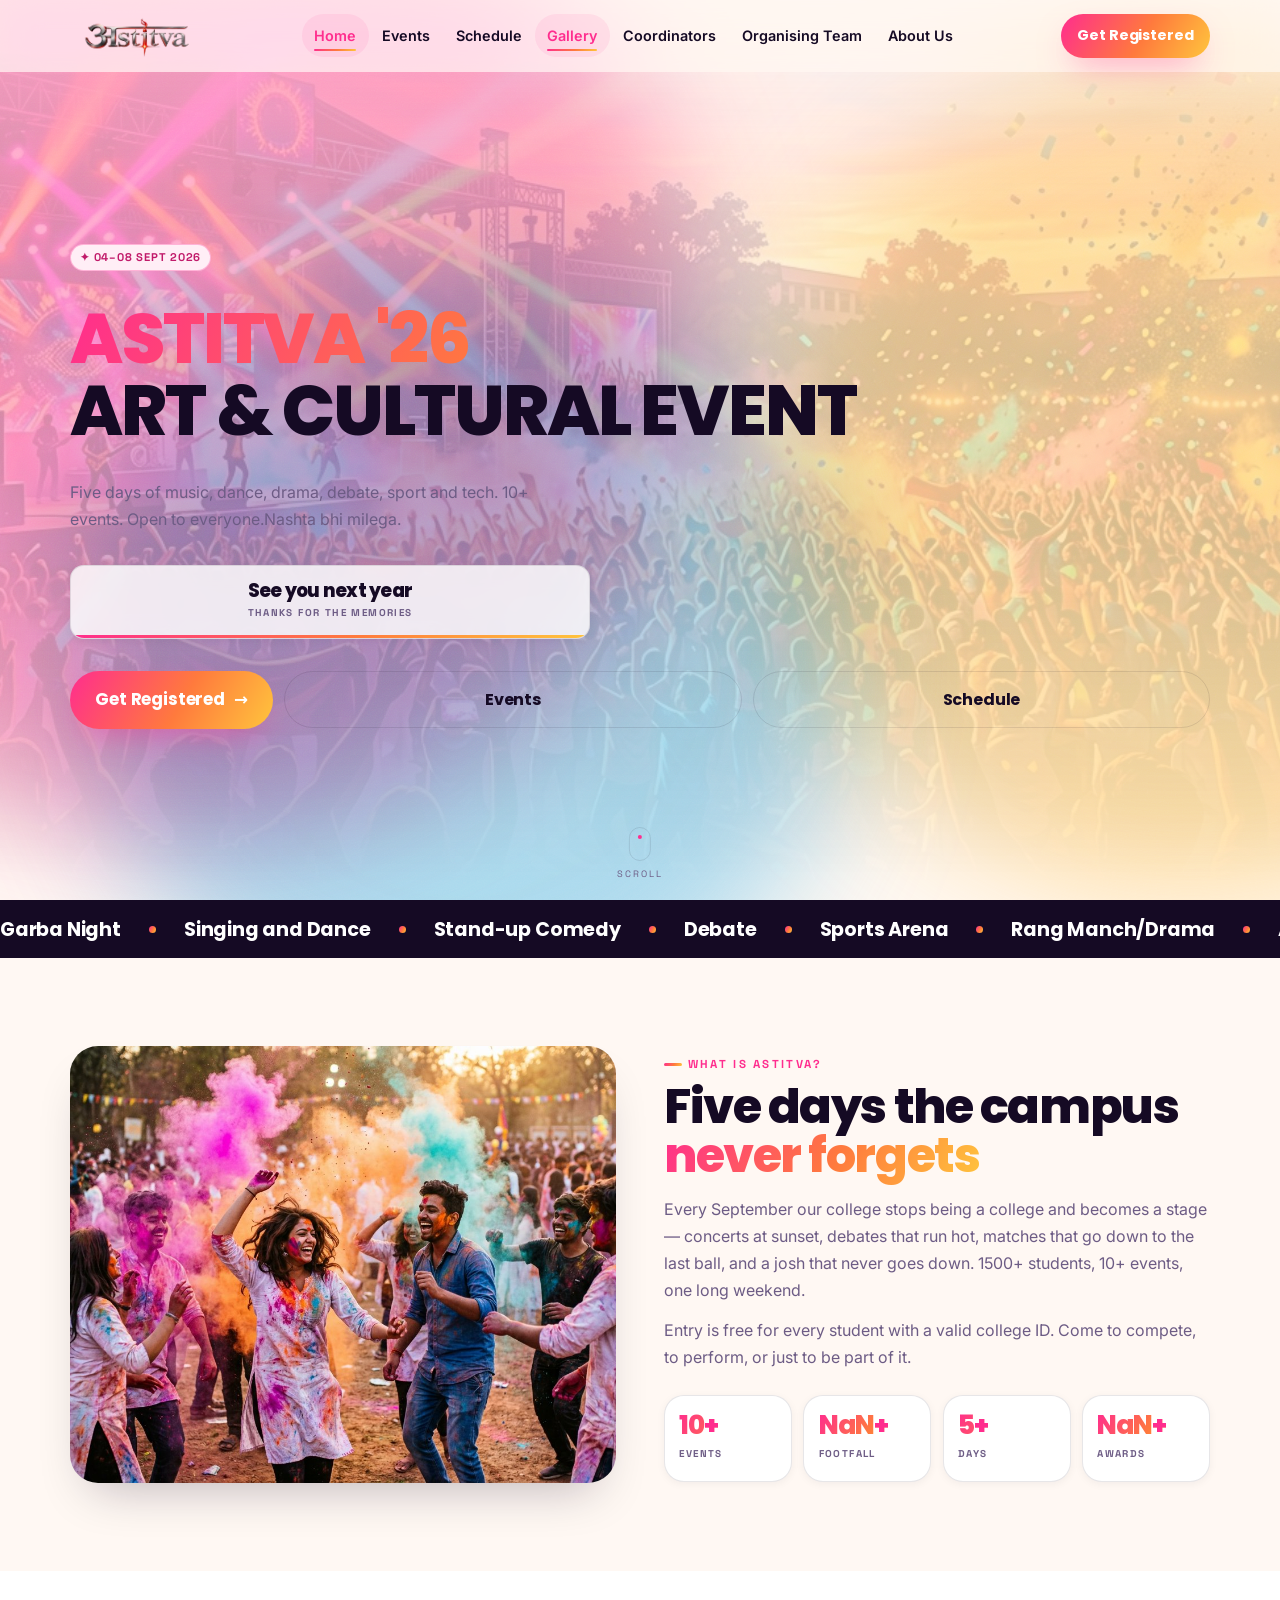
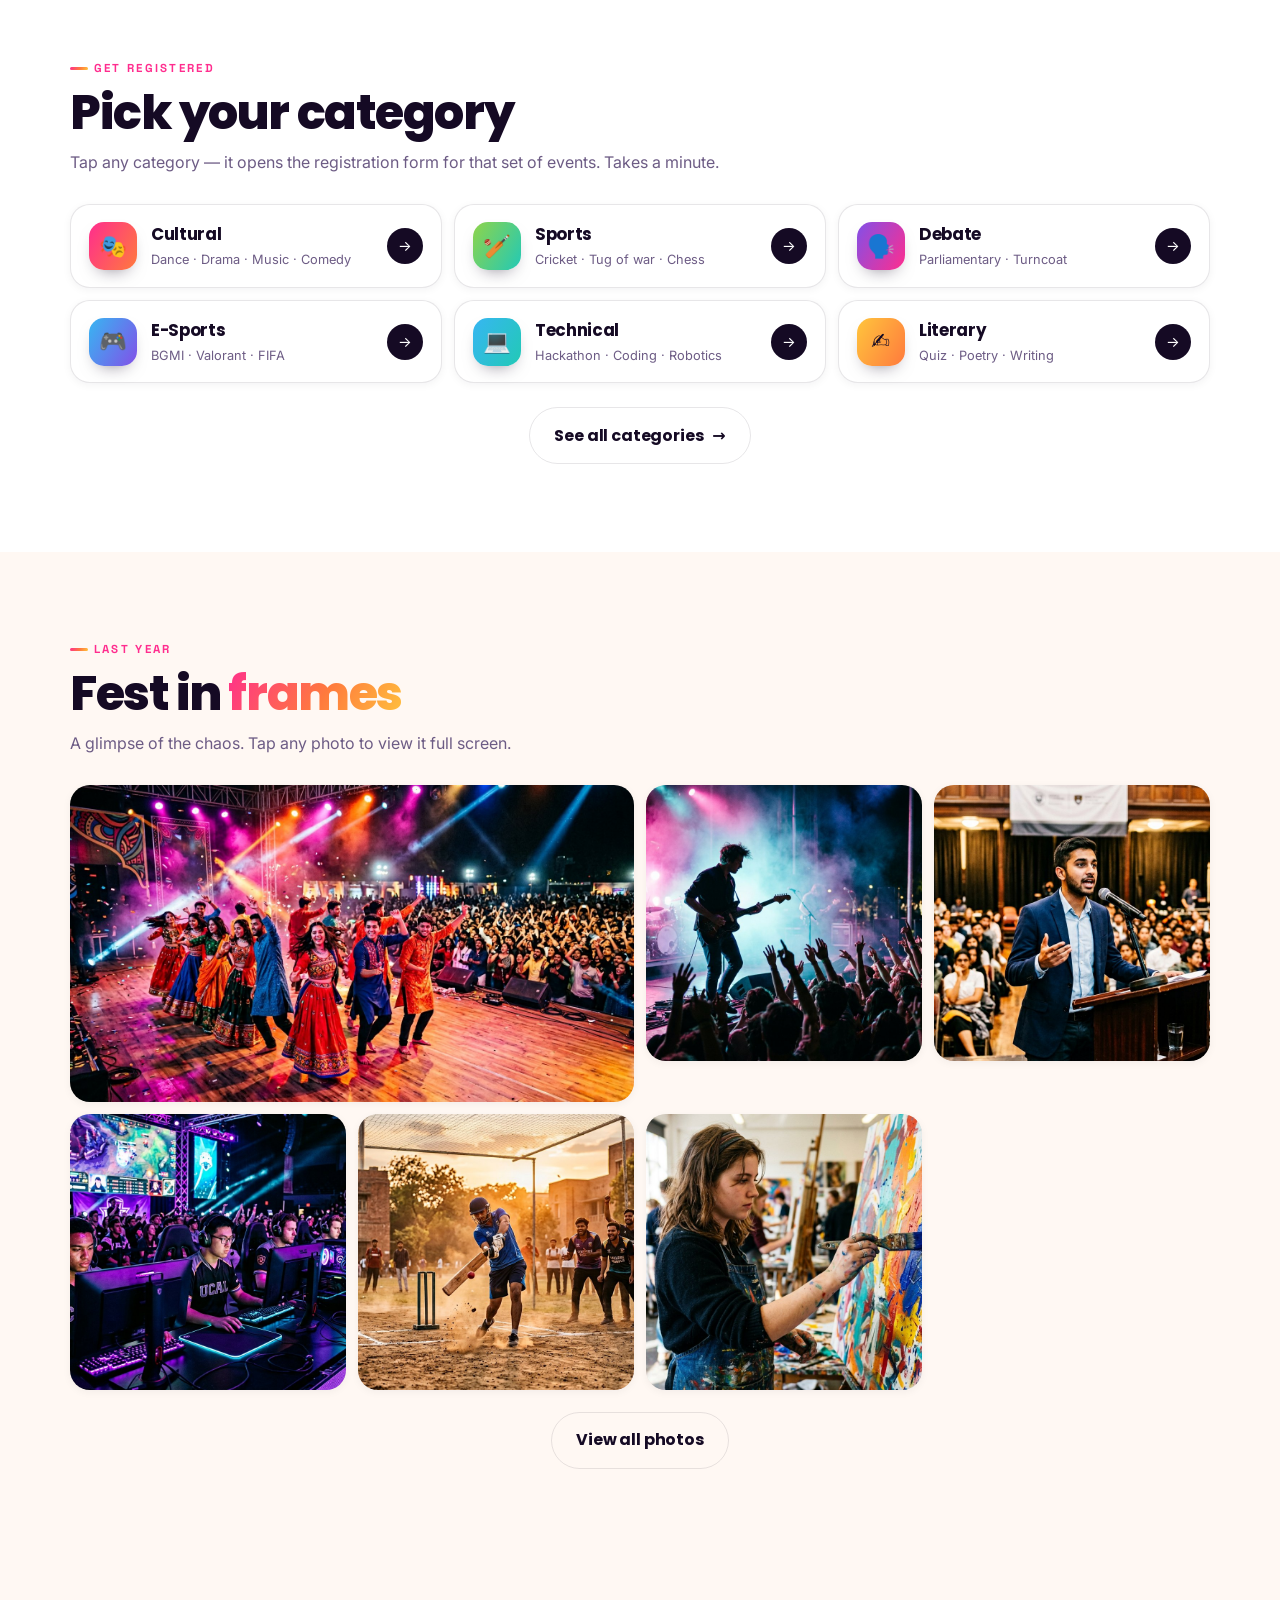
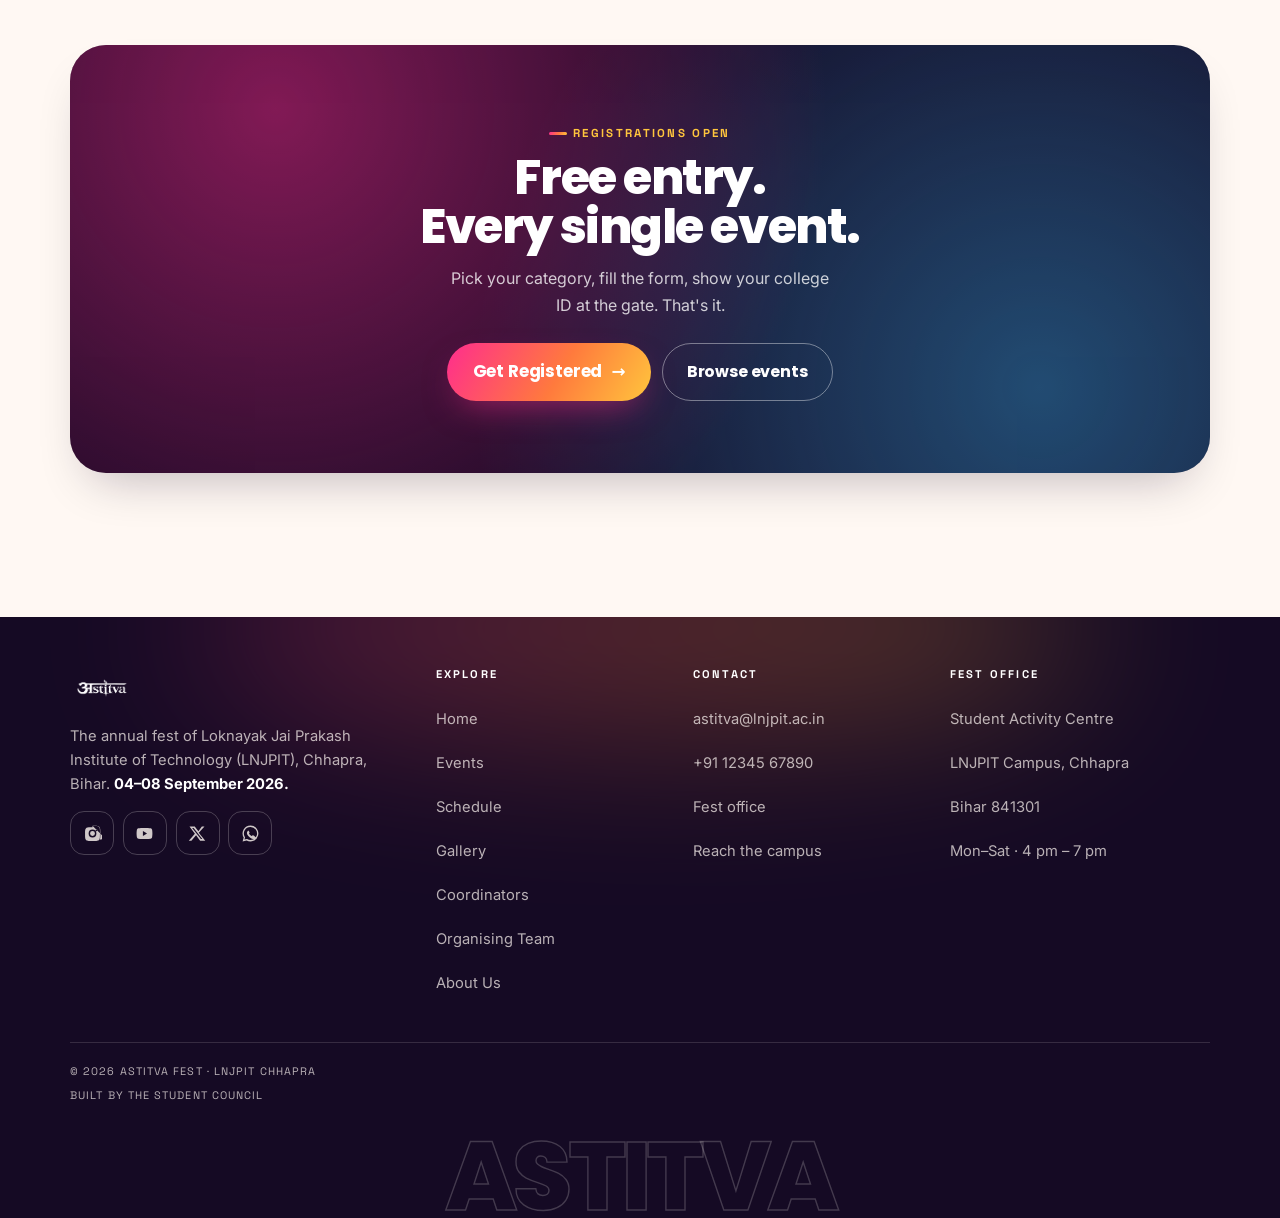
==== main/fest-site/index.html @ 83ed4a06 "Update index.html" ====
<!DOCTYPE html>
<html lang="en">
<head>
<meta charset="UTF-8" />
<meta name="viewport" content="width=device-width, initial-scale=1" />
<title>ASTITVA '26 — Annual College Fest · 04–08 Sept 2026</title>
<meta name="description" content="ASTITVA '26 — three days of music, dance, drama, debate, sports and code. 40+ events, open to all colleges. Register free." />
<meta name="theme-color" content="#150a24" />
<meta property="og:title" content="ASTITVA '26 — Annual College Fest" />
<meta property="og:description" content="Three days. 40+ events. One unforgettable weekend." />
<link rel="icon" href="data:image/svg+xml,%3Csvg xmlns='http://www.w3.org/2000/svg' viewBox='0 0 100 100'%3E%3Crect width='100' height='100' rx='24' fill='%23150a24'/%3E%3Ctext x='50' y='68' font-size='56' font-family='sans-serif' font-weight='bold' fill='%23ff2d8e' text-anchor='middle'%3EZ%3C/text%3E%3C/svg%3E" />
<link rel="preconnect" href="https://fonts.googleapis.com" />
<link rel="preconnect" href="https://fonts.gstatic.com" crossorigin />
<link href="https://fonts.googleapis.com/css2?family=Inter:wght@400;500;600;700&family=Poppins:wght@600;700;800&family=Space+Grotesk:wght@500;700&display=swap" rel="stylesheet" />
<link rel="stylesheet" href="assets/css/style.css" />
</head>
<body>

<!-- ================= HEADER ================= -->
<header class="header">
  <div class="header__inner">
    <a href="index.html" class="brand">
      <img class="brand__logo" src="assets/img/festlogo.png" alt="Astitva '26" />
    </a>

    <nav class="nav__links" aria-label="Main">
      <a class="nav__link" href="index.html">Home</a>
      <a class="nav__link" href="events.html">Events</a>
      <a class="nav__link" href="schedule.html">Schedule</a>
      <a class="nav__link" href="index.html#gallery">Gallery</a>
      <a class="nav__link" href="coordinators.html">Coordinators</a>
      <a class="nav__link" href="organising-team.html">Organising Team</a>
      <a class="nav__link" href="about-us.html">About Us</a>
    </nav>

    <div class="nav__cta">
      <a class="btn btn--primary btn--sm" href="register.html">Get Registered</a>
    </div>

    <button class="burger" aria-label="Open menu" aria-expanded="false">
      <span></span><span></span><span></span>
    </button>
  </div>
</header>

<!-- ================= MOBILE DRAWER ================= -->
<div class="drawer">
  <div class="drawer__backdrop"></div>
  <div class="drawer__panel">
    <div class="drawer__head">
      <span class="eyebrow">Menu</span>
      <button class="drawer__close" aria-label="Close menu">✕</button>
    </div>
    <ul class="drawer__links">
      <li><a href="index.html">Home <span class="num"> </span></a></li>
      <li><a href="events.html">Events <span class="num"> </span></a></li>
      <li><a href="schedule.html">Schedule <span class="num"> </span></a></li>
      <li><a href="index.html#gallery">Gallery <span class="num"> </span></a></li>
      <li><a href="coordinators.html">Coordinators <span class="num"> </span></a></li>
      <li><a href="organising-team.html">Organising Team <span class="num"> </span></a></li>
      <li><a href="about-us.html">About Us <span class="num"> </span></a></li>
    </ul>
    <div class="drawer__foot">
      <a class="btn btn--primary btn--block" href="register.html">Get Registered <span class="ic">→</span></a>
      <p class="drawer__note">04–08 Sept 2026 · LNJPIT Campus, Chhapra</p>
    </div>
  </div>
</div>

<main>
<!-- ================= HERO ================= -->
<section class="hero">
  <div class="blob blob--1"></div>
  <div class="blob blob--2"></div>
  <div class="blob blob--3"></div>
  <div class="hero__bg" aria-hidden="true"></div>

  <div class="container hero__inner">
    <span class="chip chip--pink">✦ 04–08 Sept 2026</span>

    <h1 class="display h1 hero__title">
      <!-- <span class="line"><span>FEEL THE</span></span> -->
      <span class="line"><span class="grad-text">ASTITVA '26</span></span>
      <span class="line"><span>ART  & CULTURAL EVENT</span></span>
    </h1>

    <p class="lede hero__sub">
      Five days of music, dance, drama, debate, sport and tech.
      10+ events. Open to everyone.Nashta bhi milega.
    </p>

    <!-- countdown -->
    <div class="cd" aria-label="Countdown to the fest">
      <div class="cd__unit" data-count="days"><span class="cd__num">00</span><span class="cd__lbl">Days</span></div>
      <div class="cd__unit" data-count="hours"><span class="cd__num">00</span><span class="cd__lbl">Hours</span></div>
      <div class="cd__unit" data-count="mins"><span class="cd__num">00</span><span class="cd__lbl">Minutes</span></div>
      <div class="cd__unit" data-count="secs"><span class="cd__num">00</span><span class="cd__lbl">Seconds</span></div>
    </div>

    <!-- the important buttons, right on the landing page -->
    <div class="hero__actions">
      <a class="btn btn--primary btn--lg" href="register.html">Get Registered <span class="ic">→</span></a>
      <div class="actions-row">
        <a class="btn btn--ghost" href="events.html">Events</a>
        <a class="btn btn--ghost" href="schedule.html">Schedule</a>
      </div>
    </div>
  </div>

  <div class="scroll-cue" aria-hidden="true"><i></i>Scroll</div>
</section>

<!-- ================= MARQUEE ================= -->
<div class="marquee" aria-hidden="true">
  <div class="marquee__track">
    <div class="marquee__group">
      <span>Garba Night</span><i></i>
      <span>Singing and Dance</span><i></i>
      <span>Stand-up Comedy</span><i></i>
      <span>Debate</span><i></i>
      <span>Sports Arena</span><i></i>
      <span>Rang Manch/Drama</span><i></i>
      <span>Art & Craft</span><i></i>
      <span>DJ Night</span><i></i>
    </div>
  </div>
</div>

<!-- ================= ABOUT ================= -->
<section class="section" id="about">
  <div class="container about">
    <div class="about__img reveal">
      <img src="assets/img/about.jpg" alt="Students celebrating at Astitva fest" loading="lazy" />
    </div>

    <div class="reveal">
      <span class="eyebrow">What is Astitva?</span>
      <h2 class="display h2" style="margin:.6rem 0 .9rem">
        Five days the campus <span class="grad-text">never forgets</span>
      </h2>
      <p class="lede">
        Every September our college stops being a college and becomes a stage —
        concerts at sunset, debates that run hot, matches that go down to the
        last ball, and a josh that never goes down. 1500+ students, 10+
        events, one long weekend.
      </p>
      <p class="lede" style="margin-top:.8rem">
        Entry is free for every student with a valid college ID. Come to compete,
        to perform, or just to be part of it.
      </p>

      <div class="stats">
        <div class="stat"><b data-count-to="10">0</b><span>Events</span></div>
        <div class="stat"><b data-count-to="2000+">0</b><span>Footfall</span></div>
        <div class="stat"><b data-count-to="5">0</b><span>Days</span></div>
        <div class="stat"><b data-count-to="Several">0</b><span>Awards</span></div>
      </div>
    </div>
  </div>
</section>

<!-- ================= REGISTER BY CATEGORY ================= -->
<section class="section section--alt">
  <div class="container">
    <div class="shead reveal">
      <div class="shead__text">
        <span class="eyebrow">Get registered</span>
        <h2 class="display h2">Pick your category</h2>
        <p class="lede">Tap any category — it opens the registration form for that set of events. Takes a minute.</p>
      </div>
    </div>

    <div class="reggrid">
      <a class="regbtn reveal" href="https://docs.google.com/forms/d/e/YOUR-FORM-ID/viewform" data-form="cultural">
        <span class="regbtn__icon" style="background:linear-gradient(120deg,#ff2d8e,#ff7a3d)">🎭</span>
        <span class="regbtn__text"><strong>Cultural</strong><small>Dance · Drama · Music · Comedy</small></span>
        <span class="regbtn__go">→</span>
      </a>

      <a class="regbtn reveal" href="https://docs.google.com/forms/d/e/YOUR-FORM-ID/viewform" data-form="sports">
        <span class="regbtn__icon" style="background:linear-gradient(120deg,#8fd44a,#22c9b6)">🏏</span>
        <span class="regbtn__text"><strong>Sports</strong><small>Cricket · Tug of war · Chess</small></span>
        <span class="regbtn__go">→</span>
      </a>

      <a class="regbtn reveal" href="https://docs.google.com/forms/d/e/YOUR-FORM-ID/viewform" data-form="debate">
        <span class="regbtn__icon" style="background:linear-gradient(120deg,#8250e8,#ff2d8e)">🗣️</span>
        <span class="regbtn__text"><strong>Debate</strong><small>Parliamentary · Turncoat</small></span>
        <span class="regbtn__go">→</span>
      </a>

      <a class="regbtn reveal" href="https://docs.google.com/forms/d/e/YOUR-FORM-ID/viewform" data-form="esports">
        <span class="regbtn__icon" style="background:linear-gradient(120deg,#37b6f2,#8250e8)">🎮</span>
        <span class="regbtn__text"><strong>E-Sports</strong><small>BGMI · Valorant · FIFA</small></span>
        <span class="regbtn__go">→</span>
      </a>

      <a class="regbtn reveal" href="https://docs.google.com/forms/d/e/YOUR-FORM-ID/viewform" data-form="technical">
        <span class="regbtn__icon" style="background:linear-gradient(120deg,#37b6f2,#22c9b6)">💻</span>
        <span class="regbtn__text"><strong>Technical</strong><small>Hackathon · Coding · Robotics</small></span>
        <span class="regbtn__go">→</span>
      </a>

      <a class="regbtn reveal" href="https://docs.google.com/forms/d/e/YOUR-FORM-ID/viewform" data-form="literary">
        <span class="regbtn__icon" style="background:linear-gradient(120deg,#ffc53d,#ff7a3d)">✍️</span>
        <span class="regbtn__text"><strong>Literary</strong><small>Quiz · Poetry · Writing</small></span>
        <span class="regbtn__go">→</span>
      </a>
    </div>

    <div class="reveal" style="margin-top:1.5rem;text-align:center">
      <a class="btn btn--ghost" href="register.html">See all categories <span class="ic">→</span></a>
    </div>
  </div>
</section>

<!-- ================= GALLERY ================= -->
<section class="section" id="gallery">
  <div class="container">
    <div class="shead reveal">
      <div class="shead__text">
        <span class="eyebrow">Last year</span>
        <h2 class="display h2">Fest in <span class="grad-text">frames</span></h2>
        <p class="lede">A glimpse of the chaos. Tap any photo to view it full screen.</p>
      </div>
    </div>

    <div class="gallery__grid">
      <figure class="gitem gitem--wide reveal" data-cap="Step Up Crew · Dance finals">
        <img src="assets/img/gallery/g1.jpg" alt="Students performing dance on stage" loading="lazy" />
        <figcaption class="gitem__cap">Dance finals</figcaption>
      </figure>
      <figure class="gitem reveal" data-cap="Battle of Bands">
        <img src="assets/img/gallery/g2.jpg" alt="Band performing at night" loading="lazy" />
        <figcaption class="gitem__cap">Battle of Bands</figcaption>
      </figure>
      <figure class="gitem reveal" data-cap="Parliamentary debate">
        <img src="assets/img/gallery/g3.jpg" alt="Student speaking at a debate" loading="lazy" />
        <figcaption class="gitem__cap">Debate</figcaption>
      </figure>
      <figure class="gitem reveal" data-cap="E-Sports arena">
        <img src="assets/img/gallery/g4.jpg" alt="Students competing in an esports event" loading="lazy" />
        <figcaption class="gitem__cap">E-Sports</figcaption>
      </figure>
      <figure class="gitem reveal" data-cap="Box cricket">
        <img src="assets/img/gallery/g5.jpg" alt="Students playing cricket" loading="lazy" />
        <figcaption class="gitem__cap">Box cricket</figcaption>
      </figure>
      <figure class="gitem reveal" data-cap="Canvas clash">
        <img src="assets/img/gallery/g5b.jpg" alt="Student painting on canvas" loading="lazy" />
        <figcaption class="gitem__cap">Art</figcaption>
      </figure>

      <!-- more photos sit here — hidden until "View all" is tapped -->
      <figure class="gitem reveal is-hidden" data-cap="Rang Manch · street play">
        <img src="assets/img/gallery/g6.jpg" alt="Street play performance" loading="lazy" />
        <figcaption class="gitem__cap">Street play</figcaption>
      </figure>
      <figure class="gitem reveal is-hidden" data-cap="Concert night">
        <img src="assets/img/gallery/g7.jpg" alt="Crowd at concert night" loading="lazy" />
        <figcaption class="gitem__cap">Concert night</figcaption>
      </figure>
      <figure class="gitem reveal is-hidden" data-cap="Fashion show">
        <img src="assets/img/gallery/g8.jpg" alt="Fashion show runway" loading="lazy" />
        <figcaption class="gitem__cap">Fashion show</figcaption>
      </figure>
      <figure class="gitem reveal is-hidden" data-cap="Photography walk">
        <img src="assets/img/gallery/g9.jpg" alt="Student photographer on campus" loading="lazy" />
        <figcaption class="gitem__cap">Photo walk</figcaption>
      </figure>
      <!-- ADD MORE: copy any <figure class="gitem ..."> block above and
           change the image path. Add class "is-hidden" to keep it behind
           the "View all photos" button — the grid handles 30+ images. -->
    </div>

    <div class="gallery__more reveal">
      <button class="btn btn--ghost" type="button">View all photos</button>
    </div>
  </div>
</section>

<!-- ================= CTA ================= -->
<section class="section section--tight">
  <div class="container">
    <div class="cta-band reveal">
      <span class="eyebrow" style="color:var(--sun)">Registrations open</span>
      <h2 class="display h2" style="margin:.7rem 0 .8rem">Free entry.<br>Every single event.</h2>
      <p class="lede">Pick your category, fill the form, show your college ID at the gate. That's it.</p>
      <div class="actions">
        <a class="btn btn--primary btn--lg" href="register.html">Get Registered <span class="ic">→</span></a>
        <a class="btn btn--ghost" href="events.html">Browse events</a>
      </div>
    </div>
  </div>
</section>
</main>

<!-- ================= FOOTER ================= -->
<footer class="footer">
  <div class="container">
    <div class="footer__grid">
      <div class="footer__brand">
        <a href="index.html" class="brand">
          <img class="brand__logo" src="assets/img/festlogo.png" alt="Astitva '26" />
        </a>
        <p>The annual fest of Loknayak Jai Prakash Institute of Technology (LNJPIT), Chhapra, Bihar. <strong style="color:#fff">04–08 September 2026.</strong></p>
        <div class="socials">
          <a href="#" aria-label="Instagram"><svg viewBox="0 0 24 24"><path d="M12 2.2c3.2 0 3.6 0 4.9.07 1.2.05 1.8.25 2.2.42.6.22 1 .48 1.4.9.42.42.68.82.9 1.4.17.4.37 1 .42 2.2.06 1.3.07 1.7.07 4.9s0 3.6-.07 4.9c-.05 1.2-.25 1.8-.42 2.2-.22.6-.48 1-.9 1.4-.42.42-.68.82-.9 1.4-.17.4-.37 1-.42 2.2-.06 1.3-.07 1.7-.07 4.9s0-3.6.07-4.9c.05-1.2.25-1.8.42-2.2.22-.6.48-1 .9-1.4.42-.42.82-.68 1.4-.9.4-.17 1-.37 2.2-.42 1.3-.06 1.7-.07 4.9-.07Zm0 1.8c-3.1 0-3.5 0-4.7.07-1.1.05-1.7.24-2.1.4-.5.2-.9.44-1.3.83-.4.4-.63.8-.83 1.3-.16.4-.35 1-.4 2.1C2.6 8.5 2.6 8.9 2.6 12s0 3.5.07 4.7c.05 1.1.24 1.7.4 2.1.2.5.44.9.83 1.3.4.4.8.63 1.3.83.4.16 1 .35 2.1.4 1.2.07 1.6.07 4.7.07s3.5 0 4.7-.07c1.1-.05 1.7-.24 2.1-.4.5-.2.9-.44 1.3-.83.4-.4.63-.8.83-1.3.16-.4.35-1 .4-2.1.07-1.2.07-1.6.07-4.7s0-3.5-.07-4.7c-.05-1.1-.24-1.7-.4-2.1-.2-.5-.44-.9-.83-1.3-.4-.4-.8-.63-1.3-.83-.4-.16-1-.35-2.1-.4-1.2-.07-1.6-.07-4.7-.07Zm0 3.1a4.9 4.9 0 1 1 0 9.8 4.9 4.9 0 0 1 0-9.8Zm0 1.8a3.1 3.1 0 1 0 0 6.2 3.1 3.1 0 0 0 0-6.2Zm5.1-2a1.15 1.15 0 1 1 0 2.3 1.15 1.15 0 0 1 0-2.3Z"/></svg></a>
          <a href="#" aria-label="YouTube"><svg viewBox="0 0 24 24"><path d="M21.6 7.2c-.2-.9-.9-1.6-1.8-1.8C18 5 12 5 12 5s-6 0-7.8.4c-.9.2-1.6.9-1.8 1.8C2 9 2 12 2 12s0 3 .4 4.8c.2.9.9 1.6 1.8 1.8C6 19 12 19 12 19s6 0 7.8-.4c.9-.2 1.6-.9 1.8-1.8.4-1.8.4-4.8.4-4.8s0-3-.4-4.8ZM10 15.2V8.8l5.2 3.2-5.2 3.2Z"/></svg></a>
          <a href="#" aria-label="X"><svg viewBox="0 0 24 24"><path d="M17.5 3h3.3l-7.2 8.2L21.8 21h-6.5l-5.1-6.7L4.3 21H1l7.7-8.8L1.9 3h6.6l4.6 6.1L17.5 3Zm-1.2 16h1.8L7.1 4.9H5.2L16.3 19Z"/></svg></a>
          <a href="#" aria-label="WhatsApp"><svg viewBox="0 0 24 24"><path d="M12 2a10 10 0 0 0-8.6 15.1L2 22l5-1.3A10 10 0 1 0 12 2Zm0 1.8a8.2 8.2 0 1 1-4.2 15.2l-.4-.2-3 .8.8-2.9-.3-.4A8.2 8.2 0 0 1 12 3.8Zm4.6 11.1c-.2-.1-1.3-.6-1.5-.7-.2-.1-.4-.1-.5.1l-.7.9c-.1.2-.3.2-.5.1a6.7 6.7 0 0 1-3.3-2.9c-.1-.3 0-.4.1-.5l.6-.8c.1-.2.1-.3 0-.5l-.7-1.6c-.2-.4-.4-.4-.5-.4h-.5c-.2 0-.5.1-.7.4-.3.3-.9 1-.9 2.3s1 2.7 1.1 2.9c.1.2 1.8 2.9 4.5 4 2 .8 2.7.8 3.5.7.6-.1 1.3-.6 1.5-1.2.2-.6.2-1.1.1-1.2-.1-.1-.2-.2-.4-.3Z"/></svg></a>
        </div>
      </div>

      <div>
        <h4>Explore</h4>
        <ul>
          <li><a href="index.html">Home</a></li>
          <li><a href="events.html">Events</a></li>
          <li><a href="schedule.html">Schedule</a></li>
          <li><a href="index.html#gallery">Gallery</a></li>
          <li><a href="coordinators.html">Coordinators</a></li>
          <li><a href="organising-team.html">Organising Team</a></li>
          <li><a href="about-us.html">About Us</a></li>
        </ul>
      </div>

      <div>
        <h4>Contact</h4>
        <ul>
          <li><a href="mailto:astitva@lnjpit.ac.in">astitva@lnjpit.ac.in</a></li>
          <li><a href="tel:+911234567890">+91 12345 67890</a></li>
          <li><a href="register.html#contact">Fest office</a></li>
          <li><a href="about-us.html#contact">Reach the campus</a></li>
        </ul>
      </div>

      <div>
        <h4>Fest office</h4>
        <ul>
          <li>Student Activity Centre</li>
          <li>LNJPIT Campus, Chhapra</li>
          <li>Bihar 841301</li>
          <li>Mon–Sat · 4 pm – 7 pm</li>
        </ul>
      </div>
    </div>

    <div class="footer__bottom">
      <span>© 2026 Astitva Fest · LNJPIT Chhapra</span>
      <span>Built by the student council</span>
    </div>
    <div class="footer__wordmark" aria-hidden="true">ASTITVA</div>
  </div>
</footer>

<!-- ================= MOBILE ACTION BAR ================= -->
<div class="actionbar">
  <div class="actionbar__inner">
    <a class="btn btn--primary" href="register.html">Get Registered</a>
    <a class="btn btn--ghost" href="schedule.html">Schedule</a>
  </div>
</div>

<!-- ================= LIGHTBOX ================= -->
<div class="lightbox" aria-hidden="true">
  <span class="lightbox__count"></span>
  <button class="lightbox__close" aria-label="Close image">✕</button>
  <button class="lightbox__btn lightbox__btn--prev" aria-label="Previous image">‹</button>
  <img class="lightbox__img" src="" alt="" />
  <button class="lightbox__btn lightbox__btn--next" aria-label="Next image">›</button>
  <span class="lightbox__cap"></span>
</div>

<script src="assets/js/main.js"></script>
</body>
</html>
---- main/fest-site/assets/css/style.css ----
/* ============================================================
   ZEPHYR '26 — Mobile-first design system
   Base styles = phone. Bigger screens are added with min-width.
   ============================================================ */

/* ---------- 1. Tokens ---------- */
:root{
  /* colour */
  --ink:#150a24;
  --ink-2:#3d2a56;
  --muted:#6d5c85;
  --line:rgba(21,10,36,.10);
  --paper:#fff8f3;
  --card:#ffffff;

  --pink:#ff2d8e;
  --coral:#ff7a3d;
  --sun:#ffc53d;
  --lime:#8fd44a;
  --mint:#22c9b6;
  --sky:#37b6f2;
  --violet:#8250e8;

  --grad:linear-gradient(120deg,#ff2d8e 0%,#ff7a3d 55%,#ffc53d 100%);
  --grad-cool:linear-gradient(120deg,#8250e8 0%,#37b6f2 100%);
  --grad-mint:linear-gradient(120deg,#8fd44a 0%,#22c9b6 100%);

  /* shape */
  --r-xs:10px;
  --r-sm:14px;
  --r-md:20px;
  --r-lg:28px;
  --r-xl:36px;

  /* depth — soft & classy, not chunky */
  --sh-1:0 2px 8px rgba(21,10,36,.05);
  --sh-2:0 10px 26px -12px rgba(21,10,36,.18);
  --sh-3:0 24px 50px -22px rgba(21,10,36,.30);
  --sh-glow:0 14px 34px -12px rgba(255,45,142,.55);

  --nav-h:64px;
  --bar-h:74px;                 /* mobile sticky action bar */
  --ease:cubic-bezier(.22,1,.36,1);
  --ease-back:cubic-bezier(.34,1.5,.64,1);

  --f-display:"Poppins","Plus Jakarta Sans",system-ui,-apple-system,"Segoe UI",sans-serif;
  --f-body:"Inter",system-ui,-apple-system,"Segoe UI",Roboto,sans-serif;
  --f-mono:"Space Grotesk","SFMono-Regular",ui-monospace,monospace;

  --safe-b:env(safe-area-inset-bottom,0px);
}

/* ---------- 2. Reset ---------- */
*,*::before,*::after{box-sizing:border-box}
*{margin:0;padding:0}
html{-webkit-text-size-adjust:100%;scroll-behavior:smooth}
body{
  font-family:var(--f-body);
  background:var(--paper);
  color:var(--ink);
  font-size:1rem;
  line-height:1.62;
  overflow-x:hidden;
  -webkit-font-smoothing:antialiased;
  /* room for the mobile action bar */
  padding-bottom:calc(var(--bar-h) + var(--safe-b));
}
body.nav-open{overflow:hidden}
img{display:block;max-width:100%;height:auto}
button,input,select,textarea{font:inherit;color:inherit}
a{color:inherit;text-decoration:none}
ul{list-style:none}
::selection{background:var(--pink);color:#fff}
:focus-visible{outline:3px solid var(--sky);outline-offset:3px;border-radius:8px}

/* ---------- 3. Layout ---------- */
.container{width:min(1140px,100% - 2.5rem);margin-inline:auto}
.section{padding:3.75rem 0;position:relative}
.section--tight{padding:2.5rem 0}
.section--alt{background:#fff}
.section--cream{background:var(--paper)}
[id]{scroll-margin-top:calc(var(--nav-h) + 1rem)}
.grid{display:grid;gap:1rem}

/* ---------- 4. Typography ---------- */
.display{
  font-family:var(--f-display);
  font-weight:800;
  line-height:1.02;
  letter-spacing:-.03em;
  text-wrap:balance;
}
.h1{font-size:clamp(2.5rem,11.5vw,3.4rem)}
.h2{font-size:clamp(1.75rem,7.5vw,2.4rem)}
h3{font-family:var(--f-display);font-weight:700;font-size:1.15rem;letter-spacing:-.02em;line-height:1.3}

.eyebrow{
  font-family:var(--f-mono);
  font-size:.72rem;font-weight:700;
  letter-spacing:.2em;text-transform:uppercase;
  color:var(--pink);
  display:inline-flex;align-items:center;gap:.5em;
}
.eyebrow::before{content:"";width:18px;height:2.5px;border-radius:9px;background:var(--grad)}
.lede{color:var(--muted);font-size:1rem;line-height:1.7}
.grad-text{
  background:var(--grad);-webkit-background-clip:text;background-clip:text;color:transparent;
}
.shead{margin-bottom:1.75rem}
.shead__text{display:grid;gap:.7rem}

/* ---------- 5. Buttons ---------- */
.btn{
  position:relative;isolation:isolate;overflow:hidden;
  display:inline-flex;align-items:center;justify-content:center;gap:.55em;
  min-height:52px;padding:.9em 1.5em;
  border:0;border-radius:99px;
  font-family:var(--f-display);font-weight:700;font-size:1rem;letter-spacing:-.01em;
  background:var(--ink);color:#fff;cursor:pointer;
  box-shadow:var(--sh-2);
  transition:transform .35s var(--ease),box-shadow .35s var(--ease);
  -webkit-tap-highlight-color:transparent;
}
.btn::after{
  content:"";position:absolute;inset:0;z-index:-1;background:var(--grad);
  transform:translateY(101%);transition:transform .45s var(--ease);
}
.btn:hover::after,.btn:active::after{transform:translateY(0)}
.btn:hover{transform:translateY(-2px);box-shadow:var(--sh-3)}
.btn:active{transform:scale(.97)}
.btn--primary{background:var(--grad);color:#fff;box-shadow:var(--sh-glow)}
.btn--primary::after{background:linear-gradient(120deg,#ff7a3d,#ff2d8e)}
.btn--ghost{background:transparent;color:var(--ink);border:1.6px solid var(--line);box-shadow:none}
.btn--ghost::after{background:var(--grad)}
.btn--ghost:hover,.btn--ghost:active{color:#fff;border-color:transparent}
.btn--sun{background:var(--sun);color:var(--ink)}
.btn--block{width:100%}
.btn--sm{min-height:44px;padding:.7em 1.15em;font-size:.9rem}
.btn--lg{min-height:58px;font-size:1.05rem}
.btn .ic{transition:transform .35s var(--ease)}
.btn:hover .ic{transform:translateX(3px)}

/* ---------- 6. Chips ---------- */
.chip{
  display:inline-flex;align-items:center;gap:.4em;
  padding:.34em .8em;border-radius:99px;
  border:1.4px solid var(--line);background:#fff;
  font-family:var(--f-mono);font-size:.7rem;font-weight:700;
  letter-spacing:.07em;text-transform:uppercase;color:var(--ink-2);
}
.chip--pink{border-color:rgba(255,45,142,.3);background:#ffeef6;color:#c11a6a}
.chip--sun{border-color:rgba(255,197,61,.4);background:#fff5da;color:#8a6100}
.chip--lime{border-color:rgba(143,212,74,.4);background:#f0fadb;color:#4c7a15}
.chip--sky{border-color:rgba(55,182,242,.35);background:#e6f5fe;color:#106b96}

/* ---------- 7. Header + nav ---------- */
.header{
  position:fixed;top:0;left:0;right:0;z-index:120;
  height:var(--nav-h);
  display:flex;align-items:center;
  background:rgba(255,248,243,.72);
  -webkit-backdrop-filter:blur(18px) saturate(180%);
  backdrop-filter:blur(18px) saturate(180%);
  border-bottom:1px solid transparent;
  transition:background .35s var(--ease),border-color .35s var(--ease),box-shadow .35s;
}
.header.scrolled{
  background:rgba(255,248,243,.92);
  border-bottom-color:var(--line);
  box-shadow:0 6px 20px -14px rgba(21,10,36,.4);
}
.header__inner{
  width:min(1140px,100% - 2.5rem);margin-inline:auto;
  display:flex;align-items:center;justify-content:space-between;gap:1rem;
}
.brand{display:flex;align-items:center;gap:.55rem;min-height:44px;font-family:var(--f-display);font-weight:800;letter-spacing:-.04em;font-size:1.1rem}
.brand__logo{
  display:block;height:96px;width:auto;max-width:min(104vw,460px);
  object-fit:contain;object-position:left center;flex:0 0 auto;
  transition:transform .7s var(--ease-back);
}
.brand{animation:logoIn .9s var(--ease-back) both .05s}
@keyframes logoIn{from{opacity:0;transform:translateY(-10px) scale(.92)}to{opacity:1;transform:none}}
.brand:hover .brand__logo{transform:scale(1.06) rotate(-1.5deg)}
.footer .brand__logo{filter:brightness(0) invert(1);height:46px;max-width:100%}
.footer .brand:hover .brand__logo{filter:brightness(0) invert(1) drop-shadow(0 0 12px rgba(255,197,61,.55))}
.brand small{font-family:var(--f-mono);font-size:.58rem;letter-spacing:.2em;color:var(--muted);align-self:flex-end;margin-bottom:3px}

.nav__links{display:none}
.nav__cta{display:none}

/* burger */
.burger{
  width:46px;height:46px;border-radius:14px;
  border:1.5px solid var(--line);background:rgba(255,255,255,.7);
  display:grid;place-content:center;gap:5px;cursor:pointer;
  -webkit-tap-highlight-color:transparent;
  transition:background .3s,transform .3s var(--ease);
}
.burger:active{transform:scale(.94)}
.burger span{
  display:block;width:19px;height:2.2px;border-radius:9px;background:var(--ink);
  transition:transform .45s var(--ease),opacity .3s var(--ease),width .3s var(--ease);
}
.burger.open span:nth-child(1){transform:translateY(7.2px) rotate(45deg)}
.burger.open span:nth-child(2){opacity:0;transform:scaleX(.2)}
.burger.open span:nth-child(3){transform:translateY(-7.2px) rotate(-45deg)}

/* ---------- 8. Mobile drawer ---------- */
.drawer{position:fixed;inset:0;z-index:200;pointer-events:none}
.drawer__backdrop{
  position:absolute;inset:0;
  background:rgba(21,10,36,.42);
  -webkit-backdrop-filter:blur(4px);backdrop-filter:blur(4px);
  opacity:0;transition:opacity .45s var(--ease);
}
.drawer__panel{
  position:absolute;top:0;right:0;bottom:0;
  width:min(84vw,360px);
  background:var(--paper);
  box-shadow:-20px 0 60px -30px rgba(21,10,36,.7);
  padding:calc(1.25rem + env(safe-area-inset-top,0px)) 1.25rem 1.75rem;
  display:flex;flex-direction:column;gap:1.5rem;
  transform:translateX(102%);
  transition:transform .55s var(--ease);
  overflow-y:auto;
}
.drawer.open{pointer-events:auto}
.drawer.open .drawer__backdrop{opacity:1}
.drawer.open .drawer__panel{transform:translateX(0)}
.drawer__head{display:flex;align-items:center;justify-content:space-between}
.drawer__close{
  width:42px;height:42px;border-radius:12px;border:1.5px solid var(--line);
  background:#fff;display:grid;place-items:center;cursor:pointer;font-size:1.1rem;
  transition:transform .3s var(--ease-back),background .3s;
}
.drawer__close:active{transform:scale(.9)}
.drawer__links{display:grid;gap:.25rem}
.drawer__links a{
  display:flex;align-items:center;justify-content:space-between;
  padding:.95rem 1rem;border-radius:var(--r-sm);
  font-family:var(--f-display);font-weight:700;font-size:clamp(1.05rem,5vw,1.3rem);letter-spacing:-.02em;
  opacity:0;transform:translateX(26px);
  transition:opacity .45s var(--ease),transform .55s var(--ease),background .3s,color .3s;
}
.drawer.open .drawer__links a{opacity:1;transform:none}
.drawer__links a:active{background:#fff}
.drawer__links a.active{color:var(--orange);background:#fff}
.drawer__links .num{font-family:var(--f-mono);font-size:.7rem;color:var(--muted);letter-spacing:.1em}
.drawer__links li:nth-child(1) a{transition-delay:.10s}
.drawer__links li:nth-child(2) a{transition-delay:.16s}
.drawer__links li:nth-child(3) a{transition-delay:.22s}
.drawer__links li:nth-child(4) a{transition-delay:.28s}
.drawer__links li:nth-child(5) a{transition-delay:.34s}
.drawer__links li:nth-child(6) a{transition-delay:.40s}
.drawer__links li:nth-child(7) a{transition-delay:.46s}
.drawer__foot{margin-top:auto;display:grid;gap:.85rem}
.drawer__note{font-size:.8rem;color:var(--muted);text-align:center}

/* ---------- 9. Hero ---------- */
.hero{
  position:relative;isolation:isolate;overflow:hidden;
  min-height:100svh;
  display:flex;align-items:center;
  padding:calc(var(--nav-h) + 2rem) 0 3rem;
  background:var(--paper);
}
.hero__bg{
  position:absolute;inset:0;z-index:-2;
  background:url("../img/hero.jpg") center 40%/cover no-repeat;
  opacity:.16;
  transform:scale(1.06);
  -webkit-mask-image:linear-gradient(180deg,transparent,#000 25%,#000 60%,transparent 96%);
  mask-image:linear-gradient(180deg,transparent,#000 25%,#000 60%,transparent 96%);
}
.blob{position:absolute;border-radius:50%;filter:blur(60px);opacity:.42;z-index:-3;mix-blend-mode:multiply;pointer-events:none}
.blob--1{width:78vw;height:78vw;background:var(--pink);top:-18%;left:-24%;animation:float1 20s ease-in-out infinite}
.blob--2{width:66vw;height:66vw;background:var(--sun);top:6%;right:-26%;animation:float2 24s ease-in-out infinite}
.blob--3{width:60vw;height:60vw;background:var(--sky);bottom:-16%;left:6%;animation:float3 28s ease-in-out infinite}
@keyframes float1{50%{transform:translate3d(8vw,6vh,0) scale(1.15)}}
@keyframes float2{50%{transform:translate3d(-8vw,7vh,0) scale(.85)}}
@keyframes float3{50%{transform:translate3d(6vw,-6vh,0) scale(1.12)}}
.hero::after{
  content:"";position:absolute;inset:0;z-index:-1;pointer-events:none;opacity:.22;mix-blend-mode:overlay;
  background-image:url("data:image/svg+xml,%3Csvg xmlns='http://www.w3.org/2000/svg' width='140' height='140'%3E%3Cfilter id='n'%3E%3CfeTurbulence type='fractalNoise' baseFrequency='.85' numOctaves='3'/%3E%3C/filter%3E%3Crect width='140' height='140' filter='url(%23n)' opacity='.5'/%3E%3C/svg%3E");
}
.hero__inner{display:grid;gap:1.35rem;justify-items:start}
.hero__title{position:relative}
.hero__title .line{display:block;overflow:hidden}
.hero__title .line > span{display:block;transform:translateY(108%);animation:riseIn .95s var(--ease) forwards}
.hero__title .line:nth-child(2) > span{animation-delay:.09s}
.hero__title .line:nth-child(3) > span{animation-delay:.18s}
@keyframes riseIn{to{transform:translateY(0)}}
.hero__sub{max-width:34ch}

/* countdown */
.cd{display:grid;grid-template-columns:repeat(4,1fr);gap:.5rem;width:100%}
.cd__unit{
  position:relative;overflow:hidden;
  padding:.7rem .25rem .55rem;text-align:center;
  background:rgba(255,255,255,.82);
  -webkit-backdrop-filter:blur(10px);backdrop-filter:blur(10px);
  border:1.4px solid var(--line);border-radius:var(--r-sm);
  box-shadow:var(--sh-1);
}
.cd__unit::after{content:"";position:absolute;left:0;right:0;bottom:0;height:3px;background:var(--grad)}
.cd__num{
  display:block;font-family:var(--f-display);font-weight:800;
  font-size:1.55rem;line-height:1;letter-spacing:-.04em;font-variant-numeric:tabular-nums;
}
.cd__num.tick{animation:tick .55s var(--ease-back)}
@keyframes tick{0%{transform:translateY(-45%) scale(.8);opacity:0}100%{transform:none;opacity:1}}
.cd__lbl{
  display:block;font-family:var(--f-mono);font-size:.56rem;font-weight:700;
  letter-spacing:.14em;text-transform:uppercase;color:var(--muted);margin-top:.3rem;
}
.cd--done{grid-template-columns:1fr;width:100%}
.cd--done .cd__unit{padding:1rem}
.cd--done .cd__num{font-size:1.15rem}

.hero__actions{display:grid;gap:.7rem;width:100%}
.actions-row{display:grid;grid-template-columns:1fr 1fr;gap:.7rem;width:100%}

.scroll-cue{
  position:absolute;bottom:1.1rem;left:50%;transform:translateX(-50%);
  display:grid;justify-items:center;gap:.4rem;
  font-family:var(--f-mono);font-size:.58rem;letter-spacing:.22em;text-transform:uppercase;color:var(--muted);
}
.scroll-cue i{display:block;width:22px;height:34px;border:1.8px solid var(--line);border-radius:99px;position:relative}
.scroll-cue i::after{
  content:"";position:absolute;left:50%;top:7px;width:4px;height:4px;margin-left:-2px;border-radius:50%;
  background:var(--pink);animation:cue 1.9s var(--ease) infinite;
}
@keyframes cue{0%{transform:translateY(0);opacity:0}30%{opacity:1}100%{transform:translateY(16px);opacity:0}}

/* ---------- 10. Marquee ---------- */
.marquee{
  background:var(--ink);color:#fff;
  padding:.85rem 0;overflow:hidden;display:flex;
}
.marquee__track{display:flex;flex:0 0 auto;animation:slide 30s linear infinite}
.marquee:hover .marquee__track{animation-play-state:paused}
.marquee__group{display:flex;align-items:center;gap:1.75rem;padding-right:1.75rem;flex:0 0 auto}
.marquee__group span{
  font-family:var(--f-display);font-weight:700;font-size:1rem;letter-spacing:-.01em;white-space:nowrap;
}
.marquee__group i{width:7px;height:7px;border-radius:50%;background:var(--grad);flex:0 0 auto}
@keyframes slide{to{transform:translateX(-100%)}}

/* ---------- 11. About + stats ---------- */
.about__img{
  border-radius:var(--r-lg);overflow:hidden;box-shadow:var(--sh-3);
  aspect-ratio:4/3;margin-bottom:1rem;
}
.about__img img{width:100%;height:100%;object-fit:cover;transition:transform 1.2s var(--ease)}
.about__img:hover img{transform:scale(1.05)}
.stats{display:grid;grid-template-columns:1fr 1fr;gap:.7rem;margin-top:1.5rem}
.stat{
  padding:1rem .9rem;border-radius:var(--r-md);
  background:#fff;border:1.4px solid var(--line);box-shadow:var(--sh-1);
  transition:transform .4s var(--ease),box-shadow .4s var(--ease);
}
.stat:active{transform:scale(.97)}
.stat b{
  display:block;font-family:var(--f-display);font-weight:800;
  font-size:1.65rem;line-height:1;letter-spacing:-.04em;font-variant-numeric:tabular-nums;
  background:var(--grad);-webkit-background-clip:text;background-clip:text;color:transparent;
}
.stat b::after{content:"+";-webkit-text-fill-color:var(--pink)}
.stat span{font-family:var(--f-mono);font-size:.62rem;letter-spacing:.14em;text-transform:uppercase;color:var(--muted);font-weight:700}

/* ---------- 12. Register-by-category buttons ---------- */
.reggrid{display:grid;gap:.75rem}
.regbtn{
  display:flex;align-items:center;gap:.9rem;
  padding:1rem 1.1rem;
  background:#fff;border:1.4px solid var(--line);border-radius:var(--r-md);
  box-shadow:var(--sh-1);
  transition:transform .35s var(--ease),box-shadow .35s var(--ease),border-color .3s;
  -webkit-tap-highlight-color:transparent;
}
.regbtn:hover{transform:translateY(-3px);box-shadow:var(--sh-2);border-color:rgba(255,45,142,.3)}
.regbtn:active{transform:scale(.98)}
.regbtn__icon{
  width:48px;height:48px;flex:0 0 auto;border-radius:15px;
  display:grid;place-items:center;font-size:1.4rem;
  box-shadow:0 8px 18px -10px rgba(21,10,36,.6);
}
.regbtn__text{flex:1;min-width:0}
.regbtn__text strong{display:block;font-family:var(--f-display);font-size:1.05rem;letter-spacing:-.02em}
.regbtn__text small{display:block;font-size:.8rem;color:var(--muted);margin-top:.1rem}
.regbtn__go{
  width:36px;height:36px;flex:0 0 auto;border-radius:50%;
  display:grid;place-items:center;
  background:var(--ink);color:#fff;font-size:.9rem;
  transition:transform .35s var(--ease),background .3s;
}
.regbtn:hover .regbtn__go{transform:translateX(4px);background:var(--pink)}

/* ---------- 13. Filters ---------- */
.filters{
  display:flex;gap:.55rem;
  overflow-x:auto;scroll-snap-type:x mandatory;
  padding:.25rem .25rem .7rem;
  margin:0 calc(-1.25rem) 1.25rem;
  padding-inline:1.25rem;
  scrollbar-width:none;
}
.filters::-webkit-scrollbar{display:none}
.filter{
  flex:0 0 auto;scroll-snap-align:start;
  min-height:44px;padding:.6rem 1.05rem;border-radius:99px;
  border:1.4px solid var(--line);background:#fff;
  font-family:var(--f-mono);font-size:.75rem;font-weight:700;letter-spacing:.08em;text-transform:uppercase;
  cursor:pointer;white-space:nowrap;
  transition:background .3s,color .3s,border-color .3s,transform .3s var(--ease);
}
.filter:active{transform:scale(.95)}
.filter.active{background:var(--ink);color:#fff;border-color:var(--ink);box-shadow:var(--sh-2)}

/* ---------- 14. Event cards ---------- */
.events__grid{display:grid;gap:1rem}
.ecard{
  display:flex;flex-direction:column;overflow:hidden;
  background:#fff;border:1.4px solid var(--line);border-radius:var(--r-lg);
  box-shadow:var(--sh-1);
  transition:transform .45s var(--ease),box-shadow .45s var(--ease);
  -webkit-tap-highlight-color:transparent;
}
.ecard:hover{transform:translateY(-5px);box-shadow:var(--sh-3)}
.ecard.hide{display:none}
.ecard.enter{animation:cardIn .55s var(--ease-back) both}
@keyframes cardIn{from{opacity:0;transform:translateY(22px) scale(.97)}to{opacity:1;transform:none}}
.ecard__top{
  position:relative;height:130px;display:grid;place-items:center;overflow:hidden;
}
.ecard__top::after{
  content:"";position:absolute;inset:0;opacity:.3;mix-blend-mode:overlay;
  background-image:url("data:image/svg+xml,%3Csvg xmlns='http://www.w3.org/2000/svg' width='120' height='120'%3E%3Cfilter id='n'%3E%3CfeTurbulence type='fractalNoise' baseFrequency='.9' numOctaves='2'/%3E%3C/filter%3E%3Crect width='120' height='120' filter='url(%23n)' opacity='.4'/%3E%3C/svg%3E");
}
.ecard__emoji{font-size:2.9rem;position:relative;z-index:1;filter:drop-shadow(0 8px 14px rgba(21,10,36,.32));transition:transform .6s var(--ease-back)}
.ecard:hover .ecard__emoji{transform:scale(1.15) rotate(-8deg)}
.ecard__cat{
  position:absolute;top:.7rem;left:.7rem;z-index:2;
  padding:.3rem .7rem;border-radius:99px;
  background:rgba(255,255,255,.94);
  font-family:var(--f-mono);font-size:.62rem;font-weight:700;letter-spacing:.1em;text-transform:uppercase;
}
.ecard__body{padding:1.1rem 1.15rem 1.25rem;display:flex;flex-direction:column;gap:.5rem;flex:1}
.ecard__body p{color:var(--muted);font-size:.92rem}
.ecard__meta{
  display:flex;flex-wrap:wrap;gap:.5rem;align-items:center;
  margin-top:.15rem;padding-top:.85rem;border-top:1px dashed var(--line);
}
.ecard__meta span{font-family:var(--f-mono);font-size:.72rem;font-weight:700;color:var(--ink-2)}
.ecard__prize{margin-left:auto;color:var(--pink)}
.ecard__cta{margin-top:.9rem}
.empty{text-align:center;padding:3rem 1rem;color:var(--muted)}

/* ---------- 15. Schedule ---------- */
.days{
  display:flex;gap:.3rem;padding:.3rem;
  background:#fff;border:1.4px solid var(--line);border-radius:99px;
  box-shadow:var(--sh-1);position:relative;margin-bottom:1.75rem;
  overflow-x:auto;scrollbar-width:none;
}
.days::-webkit-scrollbar{display:none}
.day{
  position:relative;z-index:1;flex:1 0 auto;
  min-height:44px;padding:.6rem 1.05rem;border:0;border-radius:99px;background:transparent;
  font-family:var(--f-mono);font-size:.74rem;font-weight:700;letter-spacing:.06em;text-transform:uppercase;
  white-space:nowrap;cursor:pointer;color:var(--ink-2);
  transition:color .35s var(--ease);
}
.day.active{color:#fff}
.days__pill{
  position:absolute;top:.3rem;bottom:.3rem;left:0;z-index:0;
  border-radius:99px;background:var(--ink);
  transition:transform .5s var(--ease-back),width .5s var(--ease-back);
}
.days__pill::after{content:"";position:absolute;inset:0;border-radius:99px;background:var(--grad);opacity:.92}

.timeline{position:relative;padding-left:2.1rem}
.timeline::before{
  content:"";position:absolute;left:.4rem;top:.5rem;bottom:.5rem;width:3px;border-radius:9px;background:var(--line);
}
.timeline__fill{
  position:absolute;left:.4rem;top:.5rem;width:3px;border-radius:9px;background:var(--grad);height:0;
  transition:height .2s linear;
}
.tl-item{position:relative;padding-bottom:1rem}
.tl-item:last-child{padding-bottom:0}
.tl-item::before{
  content:"";position:absolute;left:-1.86rem;top:1.35rem;
  width:13px;height:13px;border-radius:50%;
  background:var(--paper);border:3px solid var(--ink);
  transition:background .4s var(--ease),transform .4s var(--ease-back);
}
.tl-item.live::before{background:var(--pink);transform:scale(1.3);box-shadow:0 0 0 5px rgba(255,45,142,.16)}
.tl-card{
  padding:1rem 1.1rem;background:#fff;
  border:1.4px solid var(--line);border-radius:var(--r-md);box-shadow:var(--sh-1);
  transition:transform .4s var(--ease),box-shadow .4s var(--ease);
}
.tl-card:hover{transform:translateX(4px);box-shadow:var(--sh-2)}
.tl-time{
  font-family:var(--f-mono);font-weight:700;font-size:.9rem;
  display:flex;align-items:center;gap:.5rem;margin-bottom:.5rem;
}
.tl-time small{font-size:.62rem;letter-spacing:.12em;text-transform:uppercase;color:var(--muted)}
.tl-main h3{margin-bottom:.25rem}
.tl-main p{font-size:.9rem;color:var(--muted)}
.tl-tags{display:flex;flex-wrap:wrap;gap:.4rem;margin-top:.65rem}
.tl-tags .chip{padding:.26rem .62rem;font-size:.64rem}
.tl-venue{
  display:inline-block;margin-top:.6rem;
  font-family:var(--f-mono);font-size:.7rem;font-weight:700;letter-spacing:.06em;color:var(--muted);
}
.tl-venue::before{content:"📍 ";font-family:var(--f-body)}
.day-panel{display:none}
.day-panel.active{display:grid;gap:0}
.day-panel.active .tl-item{animation:cardIn .55s var(--ease-back) both}
.day-panel.active .tl-item:nth-child(1){animation-delay:.03s}
.day-panel.active .tl-item:nth-child(2){animation-delay:.08s}
.day-panel.active .tl-item:nth-child(3){animation-delay:.13s}
.day-panel.active .tl-item:nth-child(4){animation-delay:.18s}
.day-panel.active .tl-item:nth-child(5){animation-delay:.23s}
.day-panel.active .tl-item:nth-child(6){animation-delay:.28s}
.day-panel.active .tl-item:nth-child(7){animation-delay:.33s}

/* ---------- 16. Gallery ---------- */
.gallery__grid{
  display:grid;grid-template-columns:repeat(2,1fr);gap:.6rem;
  grid-auto-flow:dense;
}
.gitem{
  position:relative;overflow:hidden;border-radius:var(--r-md);
  aspect-ratio:1/1;background:#f1e6de;cursor:pointer;
  box-shadow:var(--sh-1);
  transition:transform .45s var(--ease),box-shadow .45s var(--ease);
  -webkit-tap-highlight-color:transparent;
}
.gitem--wide{grid-column:span 2;aspect-ratio:16/9}
.gitem img{width:100%;height:100%;object-fit:cover;transition:transform .9s var(--ease),filter .5s}
.gitem::after{
  content:"";position:absolute;inset:0;
  background:linear-gradient(180deg,transparent 45%,rgba(21,10,36,.55));
  opacity:0;transition:opacity .4s var(--ease);
}
.gitem:hover::after,.gitem:focus-visible::after{opacity:1}
.gitem:hover img{transform:scale(1.07)}
.gitem:active{transform:scale(.98)}
.gitem__cap{
  position:absolute;left:.7rem;bottom:.65rem;z-index:2;
  color:#fff;font-family:var(--f-mono);font-size:.64rem;font-weight:700;
  letter-spacing:.1em;text-transform:uppercase;
  opacity:0;transform:translateY(8px);transition:opacity .4s var(--ease),transform .4s var(--ease);
}
.gitem:hover .gitem__cap,.gitem:focus-visible .gitem__cap{opacity:1;transform:none}
.gitem.is-hidden{display:none}
.gallery__more{display:flex;justify-content:center;margin-top:1.35rem}

/* lightbox */
.lightbox{
  position:fixed;inset:0;z-index:300;
  background:rgba(12,6,20,.94);
  -webkit-backdrop-filter:blur(8px);backdrop-filter:blur(8px);
  display:grid;place-items:center;
  padding:1.25rem;
  opacity:0;pointer-events:none;transition:opacity .4s var(--ease);
}
.lightbox.open{opacity:1;pointer-events:auto}
.lightbox__img{
  max-width:100%;max-height:78svh;border-radius:var(--r-md);
  box-shadow:0 30px 80px -30px #000;
  transform:scale(.92);transition:transform .5s var(--ease-back);
}
.lightbox.open .lightbox__img{transform:scale(1)}
.lightbox__cap{
  position:absolute;bottom:5.5rem;left:0;right:0;text-align:center;
  color:rgba(255,255,255,.8);font-family:var(--f-mono);font-size:.72rem;letter-spacing:.14em;text-transform:uppercase;
}
.lightbox__btn{
  position:absolute;top:50%;transform:translateY(-50%);
  width:46px;height:46px;border-radius:50%;border:0;
  background:rgba(255,255,255,.14);color:#fff;font-size:1.1rem;
  display:grid;place-items:center;cursor:pointer;
  -webkit-backdrop-filter:blur(6px);backdrop-filter:blur(6px);
  transition:background .3s,transform .3s var(--ease);
}
.lightbox__btn:hover{background:rgba(255,255,255,.28)}
.lightbox__btn:active{transform:translateY(-50%) scale(.9)}
.lightbox__btn--prev{left:.6rem}
.lightbox__btn--next{right:.6rem}
.lightbox__close{
  position:absolute;top:calc(1rem + env(safe-area-inset-top,0px));right:1rem;
  width:44px;height:44px;border-radius:50%;border:0;
  background:rgba(255,255,255,.14);color:#fff;font-size:1.1rem;cursor:pointer;
  display:grid;place-items:center;
  -webkit-backdrop-filter:blur(6px);backdrop-filter:blur(6px);
}
.lightbox__count{
  position:absolute;top:calc(1.15rem + env(safe-area-inset-top,0px));left:1.15rem;
  color:rgba(255,255,255,.7);font-family:var(--f-mono);font-size:.72rem;letter-spacing:.12em;
}

/* ---------- 17. Contact ---------- */
.contact__grid{display:grid;gap:.75rem}
.ccard{
  display:flex;align-items:center;gap:.9rem;
  padding:1.05rem 1.1rem;
  background:#fff;border:1.4px solid var(--line);border-radius:var(--r-md);box-shadow:var(--sh-1);
  transition:transform .35s var(--ease),box-shadow .35s var(--ease);
}
.ccard:hover{transform:translateY(-3px);box-shadow:var(--sh-2)}
button.ccard{cursor:pointer;width:100%;text-align:left;font-family:var(--f-body)}
.ccard__icon{
  width:44px;height:44px;flex:0 0 auto;border-radius:14px;
  display:grid;place-items:center;font-size:1.15rem;background:var(--grad);color:#fff;
  box-shadow:0 8px 18px -10px rgba(255,45,142,.8);
}
.ccard__icon--cool{background:var(--grad-cool);box-shadow:0 8px 18px -10px rgba(130,80,232,.8)}
.ccard__icon--mint{background:var(--grad-mint);box-shadow:0 8px 18px -10px rgba(34,201,182,.8)}
.ccard small{display:block;font-family:var(--f-mono);font-size:.64rem;letter-spacing:.14em;text-transform:uppercase;color:var(--muted);font-weight:700}
.ccard strong{font-family:var(--f-display);font-size:1rem;letter-spacing:-.01em;word-break:break-word}
.map{
  margin-top:1rem;border-radius:var(--r-md);overflow:hidden;
  border:1.4px solid var(--line);box-shadow:var(--sh-1);aspect-ratio:16/10;
}
.map iframe{width:100%;height:100%;border:0;display:block}

/* ---------- 18. CTA band ---------- */
.cta-band{
  position:relative;overflow:hidden;text-align:center;
  padding:2.5rem 1.5rem;border-radius:var(--r-xl);
  background:var(--ink);color:#fff;box-shadow:var(--sh-3);
}
.cta-band::before{
  content:"";position:absolute;inset:0;opacity:.85;
  background:radial-gradient(circle at 18% 15%,rgba(255,45,142,.55),transparent 55%),
             radial-gradient(circle at 85% 80%,rgba(55,182,242,.45),transparent 55%);
}
.cta-band > *{position:relative}
.cta-band h2{color:#fff}
.cta-band .lede{color:rgba(255,255,255,.78);max-width:38ch;margin-inline:auto}
.cta-band .actions{margin-top:1.5rem;display:grid;gap:.7rem}
.cta-band .btn--ghost{border-color:rgba(255,255,255,.4);color:#fff}

/* ---------- 19. Footer ---------- */
.footer{
  background:var(--ink);color:rgba(255,248,243,.7);
  padding:3rem 0 0;margin-top:3.5rem;position:relative;overflow:hidden;
}
.footer::before{
  content:"";position:absolute;top:-90px;left:50%;transform:translateX(-50%);
  width:min(900px,130vw);height:200px;border-radius:50%;
  background:var(--grad);filter:blur(90px);opacity:.3;
}
.footer__grid{position:relative;display:grid;gap:1.75rem}
.footer h4{
  font-family:var(--f-mono);font-size:.7rem;letter-spacing:.2em;text-transform:uppercase;
  color:#fff;margin-bottom:.9rem;font-weight:700;
}
.footer a{transition:color .3s}
.footer a:hover{color:var(--sun)}
.footer ul{display:grid;gap:0;font-size:.92rem}
.footer li{display:flex;align-items:center;min-height:44px}
.footer li a{display:flex;align-items:center;min-height:44px;width:100%}
.footer__brand{display:grid;gap:.9rem;align-content:start}
.footer__brand p{font-size:.92rem;max-width:36ch}
.socials{display:flex;gap:.55rem;flex-wrap:wrap}
.socials a{
  width:44px;height:44px;border-radius:14px;display:grid;place-items:center;
  border:1.4px solid rgba(255,248,243,.22);color:rgba(255,248,243,.8);
  transition:background .3s,color .3s,transform .35s var(--ease-back),border-color .3s;
}
.socials a:hover{background:var(--sun);color:var(--ink);border-color:var(--sun);transform:translateY(-3px)}
.socials svg{width:19px;height:19px;fill:currentColor}
.footer__bottom{
  position:relative;margin-top:2.25rem;
  border-top:1px solid rgba(255,248,243,.14);
  padding:1.25rem 0 calc(1.5rem + var(--safe-b));
  display:grid;gap:.4rem;
  font-family:var(--f-mono);font-size:.68rem;letter-spacing:.1em;text-transform:uppercase;
}
.footer__wordmark{
  font-family:var(--f-display);font-weight:800;letter-spacing:-.05em;
  font-size:clamp(3rem,22vw,6rem);line-height:.85;text-align:center;
  color:transparent;-webkit-text-stroke:1.4px rgba(255,248,243,.2);
  user-select:none;margin-top:.5rem;
}

/* ---------- 20. Mobile sticky action bar ---------- */
.actionbar{
  position:fixed;left:0;right:0;bottom:0;z-index:150;
  padding:.7rem 1rem calc(.7rem + var(--safe-b));
  background:rgba(255,248,243,.9);
  -webkit-backdrop-filter:blur(18px) saturate(180%);backdrop-filter:blur(18px) saturate(180%);
  border-top:1px solid var(--line);
  transform:translateY(0);transition:transform .45s var(--ease);
}
.actionbar.hide{transform:translateY(120%)}
.actionbar__inner{display:grid;grid-template-columns:1.6fr 1fr;gap:.6rem}
.actionbar .btn{min-height:50px;font-size:.95rem}

/* ---------- 21. Reveal + progress + toast ---------- */
.reveal{
  opacity:0;transform:translateY(26px);
  transition:opacity .75s var(--ease),transform .85s var(--ease);
}
.reveal.in{opacity:1;transform:none}
.progress{
  position:fixed;top:0;left:0;height:3px;width:0;z-index:250;
  background:var(--grad);border-radius:0 99px 99px 0;pointer-events:none;
}
.toast{
  position:fixed;left:50%;bottom:calc(var(--bar-h) + 1rem + var(--safe-b));
  transform:translate(-50%,150%);z-index:400;
  background:var(--ink);color:var(--paper);
  padding:.85rem 1.15rem;border-radius:99px;font-size:.88rem;font-weight:600;
  box-shadow:var(--sh-3);transition:transform .55s var(--ease-back);
  display:flex;align-items:center;gap:.55rem;max-width:90vw;text-align:center;
}
.toast.show{transform:translate(-50%,0)}
.toast i{width:8px;height:8px;border-radius:50%;background:var(--lime);flex:0 0 auto}

/* ============================================================
   BREAKPOINTS — added progressively (mobile → up)
   ============================================================ */

/* ---------- 480px: larger phones ---------- */
@media (min-width:480px){
  .cd__num{font-size:1.9rem}
  .hero__actions{max-width:420px}
}

/* ---------- 600px: tablets / big phones ---------- */
@media (min-width:600px){
  .container{width:min(1140px,100% - 4rem)}
  .section{padding:4.5rem 0}
  .h1{font-size:clamp(3rem,9vw,4rem)}
  .h2{font-size:clamp(2.1rem,6.5vw,3rem)}
  .hero__actions{max-width:none;display:flex;flex-wrap:wrap;align-items:center}
  .hero__actions > .btn{flex:0 0 auto;min-width:200px}
  .actions-row{flex:1 1 240px;display:flex;gap:.7rem}
  .actions-row .btn{flex:1;min-width:0}
  .cd{gap:.75rem;max-width:520px}
  .cd__unit{padding:1rem .5rem .75rem}
  .cd__num{font-size:2.2rem}
  .cd__lbl{font-size:.62rem}
  .stats{grid-template-columns:repeat(4,1fr)}
  .reggrid{grid-template-columns:1fr 1fr}
  .events__grid{grid-template-columns:1fr 1fr}
  .contact__grid{grid-template-columns:1fr 1fr}
  .gallery__grid{grid-template-columns:repeat(3,1fr);gap:.75rem}
  .gitem--wide{grid-column:span 2;aspect-ratio:16/9}
  .footer__grid{grid-template-columns:1fr 1fr}
  .cta-band{padding:3.5rem 2.5rem}
  .cta-band .actions{display:flex;justify-content:center;flex-wrap:wrap}
  .tl-card{padding:1.25rem 1.4rem}
}

/* ---------- 900px: laptop — desktop nav appears ---------- */
@media (min-width:900px){
  .nav__links{display:flex;align-items:center;gap:.15rem}
  .nav__link{
    position:relative;padding:.6rem .95rem;border-radius:99px;
    font-weight:600;font-size:.94rem;
    transition:background .3s var(--ease),color .3s var(--ease);
  }
  .nav__link::after{
    content:"";position:absolute;left:.95rem;right:.95rem;bottom:.35rem;height:2.2px;border-radius:9px;
    background:var(--grad);transform:scaleX(0);transform-origin:left;transition:transform .4s var(--ease);
  }
  .nav__link:hover::after,.nav__link.active::after{transform:scaleX(1)}
  .nav__link.active{color:var(--pink);background:rgba(255,45,142,.08)}
  .hero{padding-top:calc(var(--nav-h) + 3rem)}
  .hero__inner{gap:1.75rem}
  .hero__sub{max-width:48ch}
  .about{display:grid;grid-template-columns:1fr 1fr;gap:3rem;align-items:center}
  .about__img{margin-bottom:0;aspect-ratio:4/3.2}
  .events__grid{grid-template-columns:repeat(3,1fr);gap:1.25rem}
  .reggrid{grid-template-columns:repeat(3,1fr)}
  .contact__grid{grid-template-columns:repeat(2,1fr)}
  .gallery__grid{grid-template-columns:repeat(4,1fr)}
  .footer__grid{grid-template-columns:1.5fr 1fr 1fr 1.2fr;gap:2.5rem}
  .timeline{padding-left:3.5rem}
  .timeline::before,.timeline__fill{left:1rem}
  .tl-item::before{left:-2.62rem}
  .tl-card{display:grid;grid-template-columns:auto 1fr;gap:1.5rem;align-items:center}
  .tl-time{
    display:block;border-right:1px dashed var(--line);padding-right:1.5rem;min-width:6.5rem;margin-bottom:0;
  }
  .tl-time small{display:block;margin-top:.2rem}
  .tl-venue{margin-top:.65rem;display:block}
  .ecard__top{height:140px}
  .marquee__group span{font-size:1.2rem}
}

/* ---------- 1200px: wide ---------- */
@media (min-width:1200px){
  body{padding-bottom:0}
  .actionbar{display:none}
  .toast{bottom:1.5rem}
  .burger{display:none}
  .drawer{display:none}
  .nav__cta{display:block}
  .nav__links{display:flex;align-items:center;gap:.05rem}
  .nav__link{padding:.6rem .78rem;font-size:.9rem}
  .nav__link::after{left:.78rem;right:.78rem}
  :root{--nav-h:72px}
  .brand__logo{height:96px}
  .section{padding:5.5rem 0}
  .h1{font-size:4.4rem}
  .hero__inner{gap:2rem}
  .cta-band{padding:4.5rem 3rem}
}

/* ---------- reduced motion ---------- */
@media (prefers-reduced-motion:reduce){
  html{scroll-behavior:auto}
  *,*::before,*::after{
    animation-duration:.01ms !important;animation-iteration-count:1 !important;
    transition-duration:.01ms !important;
  }
  .reveal{opacity:1;transform:none}
  .hero__title .line > span{transform:none}
}

/* ---------- print ---------- */
@media print{
  .header,.actionbar,.drawer,.lightbox,.marquee,.progress{display:none !important}
  body{padding-bottom:0;background:#fff}
}


/* ============================================================
   22. Coming soon block
   ============================================================ */
.soon__box{
  position:relative;overflow:hidden;text-align:center;
  padding:clamp(2rem,8vw,3.5rem) 1.4rem;
  border:2px dashed rgba(21,10,36,.16);border-radius:var(--r-xl);
  background:#fff;box-shadow:var(--sh-2);
}
.soon__box::before{
  content:"";position:absolute;top:-45%;left:-10%;right:-10%;height:230px;
  background:var(--grad);filter:blur(70px);opacity:.26;
}
.soon__box > *{position:relative}
.soon__badge{
  display:inline-flex;align-items:center;gap:.45em;
  padding:.45em 1.05em;border-radius:99px;background:var(--grad);color:#fff;
  font-family:var(--f-mono);font-size:.7rem;font-weight:700;letter-spacing:.16em;text-transform:uppercase;
  box-shadow:0 10px 24px -12px rgba(255,45,142,.85);
  animation:badgeFloat 2.8s var(--ease) infinite;
}
@keyframes badgeFloat{50%{transform:translateY(-5px)}}
.soon__box h2{margin:.9rem 0 .7rem}
.soon__box .lede{margin-inline:auto;max-width:40ch}
.soon__box .btn{margin-top:1.5rem}
.soon__dots{display:flex;justify-content:center;gap:.45rem;margin-top:1.35rem}
.soon__dots i{width:7px;height:7px;border-radius:50%;background:var(--pink);animation:dotBounce 1.4s var(--ease) infinite}
.soon__dots i:nth-child(2){animation-delay:.15s;background:var(--coral)}
.soon__dots i:nth-child(3){animation-delay:.3s;background:var(--sun)}
@keyframes dotBounce{0%,100%{transform:translateY(0);opacity:.35}50%{transform:translateY(-7px);opacity:1}}

/* ============================================================
   23. People cards — coordinators & organising team
   ============================================================ */
.people{display:grid;gap:1rem}
.pcard{
  background:#fff;border:1.4px solid var(--line);border-radius:var(--r-lg);
  overflow:hidden;box-shadow:var(--sh-1);
  transition:transform .45s var(--ease),box-shadow .45s var(--ease);
}
.pcard:hover{transform:translateY(-5px);box-shadow:var(--sh-3)}
.pcard__img{aspect-ratio:1/1;display:grid;place-items:center;overflow:hidden;background:linear-gradient(160deg,#fff1f8,#f2ecff)}
.pcard__img img{width:100%;height:100%;object-fit:cover;transition:transform .9s var(--ease)}
.pcard:hover .pcard__img img{transform:scale(1.06)}
.pcard__img--soon{
  background:repeating-linear-gradient(45deg,#f8f2ec,#f8f2ec 9px,#f2eae2 9px,#f2eae2 18px);
}
.pcard__img--soon span{
  display:grid;justify-items:center;gap:.4rem;padding:1rem;text-align:center;
  font-family:var(--f-mono);font-size:.66rem;font-weight:700;letter-spacing:.12em;
  text-transform:uppercase;color:var(--muted);line-height:1.5;
}
.pcard__img--soon span::before{content:"\1F5BC";font-size:1.7rem;font-family:var(--f-body);letter-spacing:0;opacity:.75}
.pcard__body{padding:1rem 1.1rem 1.2rem;display:grid;gap:.2rem}
.pcard__body strong{font-family:var(--f-display);font-size:1.05rem;letter-spacing:-.02em}
.pcard__role{
  font-family:var(--f-mono);font-size:.62rem;font-weight:700;letter-spacing:.14em;
  text-transform:uppercase;color:var(--pink);margin-bottom:.3rem;
}
.pcard__contact{
  display:flex;align-items:center;gap:.45em;min-height:34px;
  font-size:.88rem;color:var(--ink-2);word-break:break-word;
  transition:color .3s,transform .3s var(--ease);
}
a.pcard__contact:hover{color:var(--pink);transform:translateX(3px)}
.pcard__contact--soon{color:var(--muted);font-style:italic}
@media (min-width:600px){.people{grid-template-columns:1fr 1fr}}
@media (min-width:900px){.people{grid-template-columns:repeat(3,1fr)}}
@media (min-width:1200px){.people{grid-template-columns:repeat(4,1fr)}}

/* ============================================================
   24. "To be updated soon" buttons
   ============================================================ */
.regbtn--soon{cursor:default;background:#fdfaf7}
.regbtn--soon:hover{transform:none;box-shadow:var(--sh-1);border-color:var(--line)}
.regbtn--soon .regbtn__icon{background:linear-gradient(120deg,#eae0d6,#d9cbbd) !important;box-shadow:none;font-size:1.15rem}
.regbtn--soon .regbtn__go{background:rgba(21,10,36,.08);color:var(--muted)}
.regbtn--soon:hover .regbtn__go{transform:none;background:rgba(21,10,36,.08)}
.regbtn--soon .regbtn__text strong{color:var(--ink-2)}
.tag-soon{
  display:inline-block;margin-top:.25rem;
  font-family:var(--f-mono);font-size:.6rem;font-weight:700;letter-spacing:.1em;
  text-transform:uppercase;color:#a58f78;
}
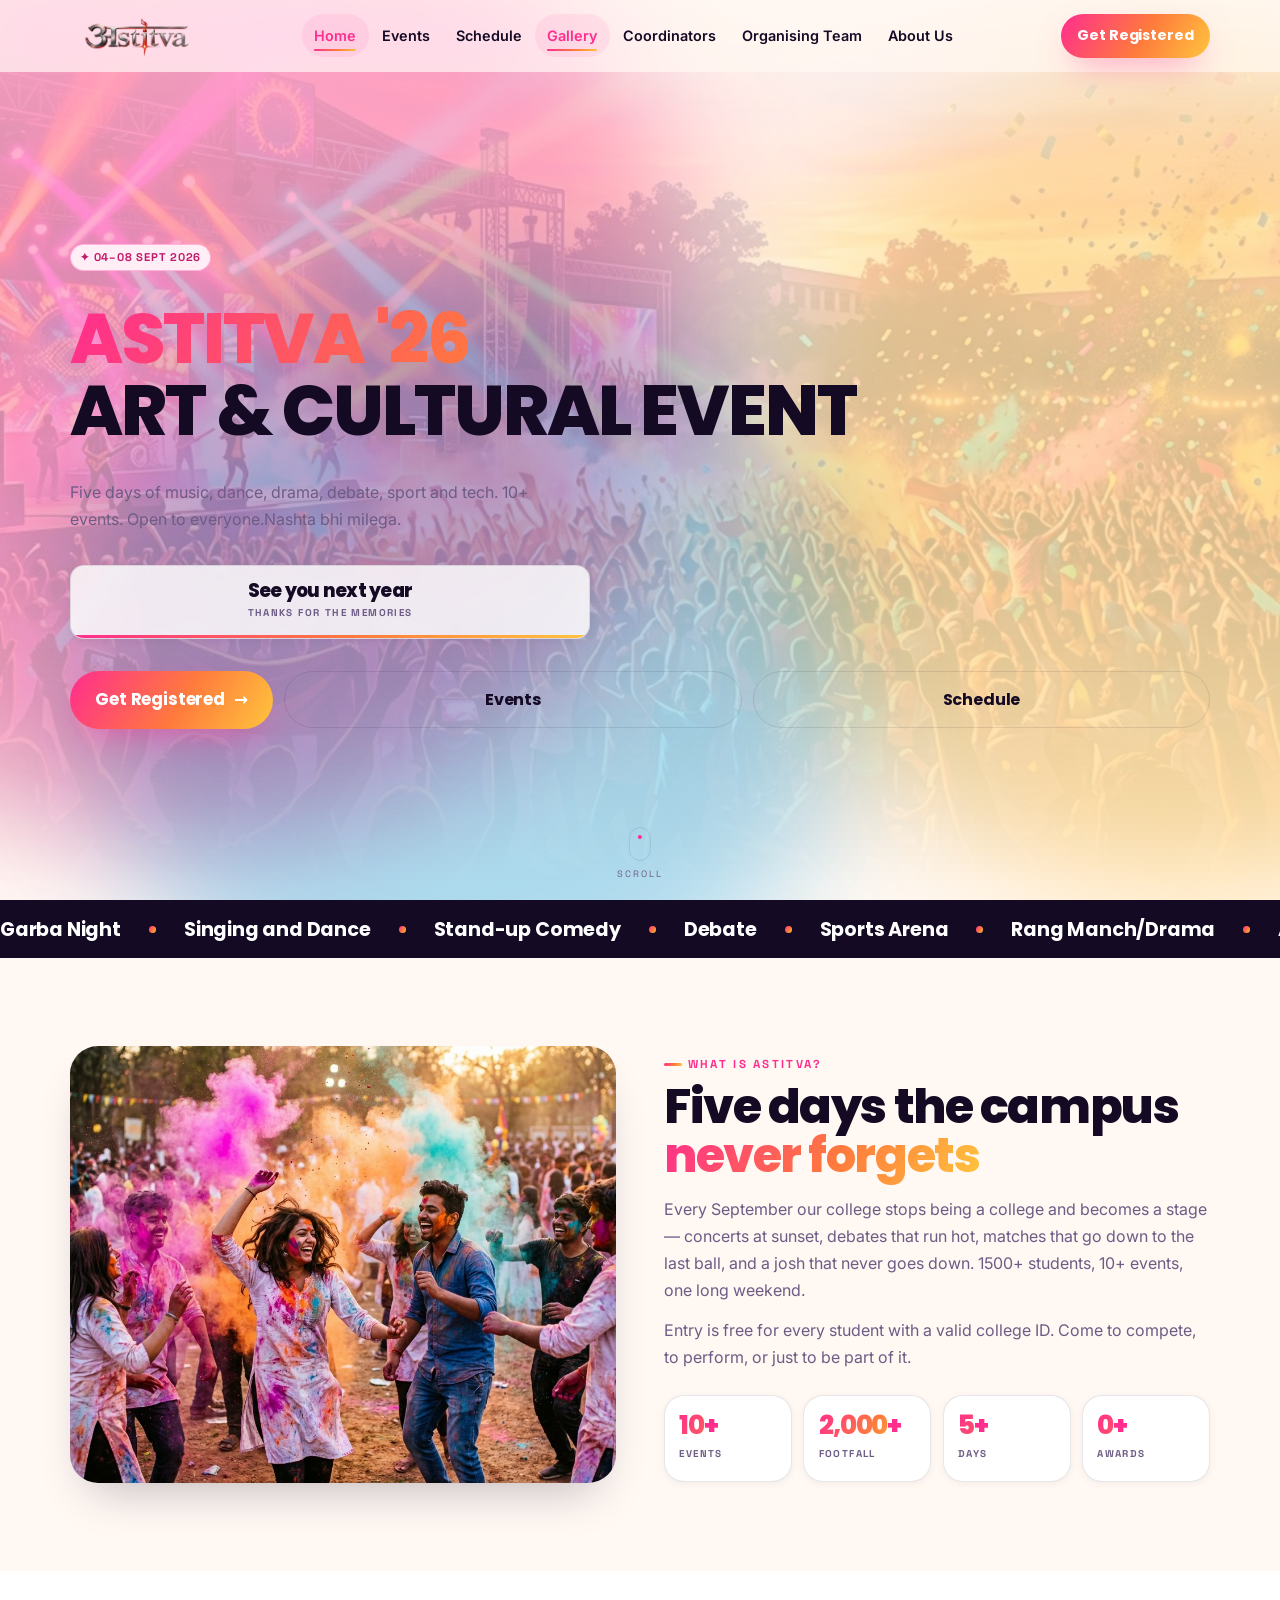
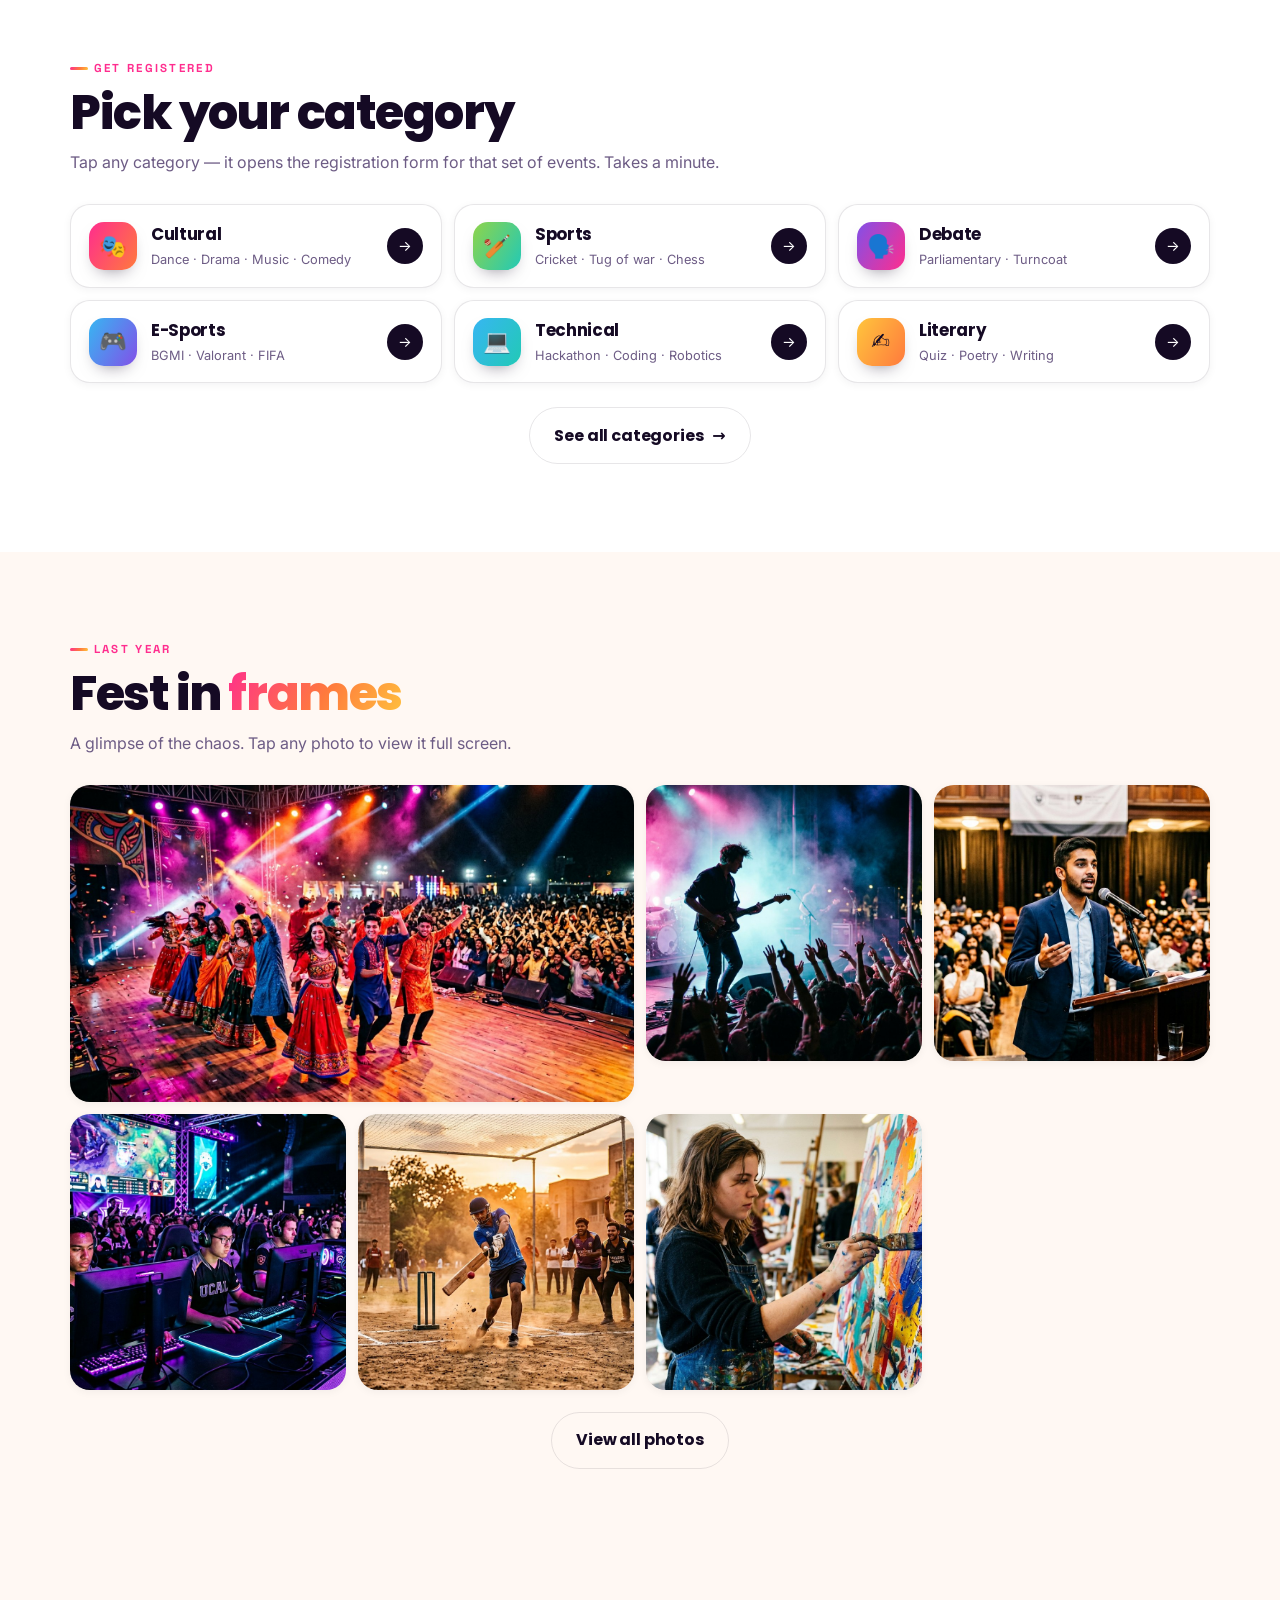
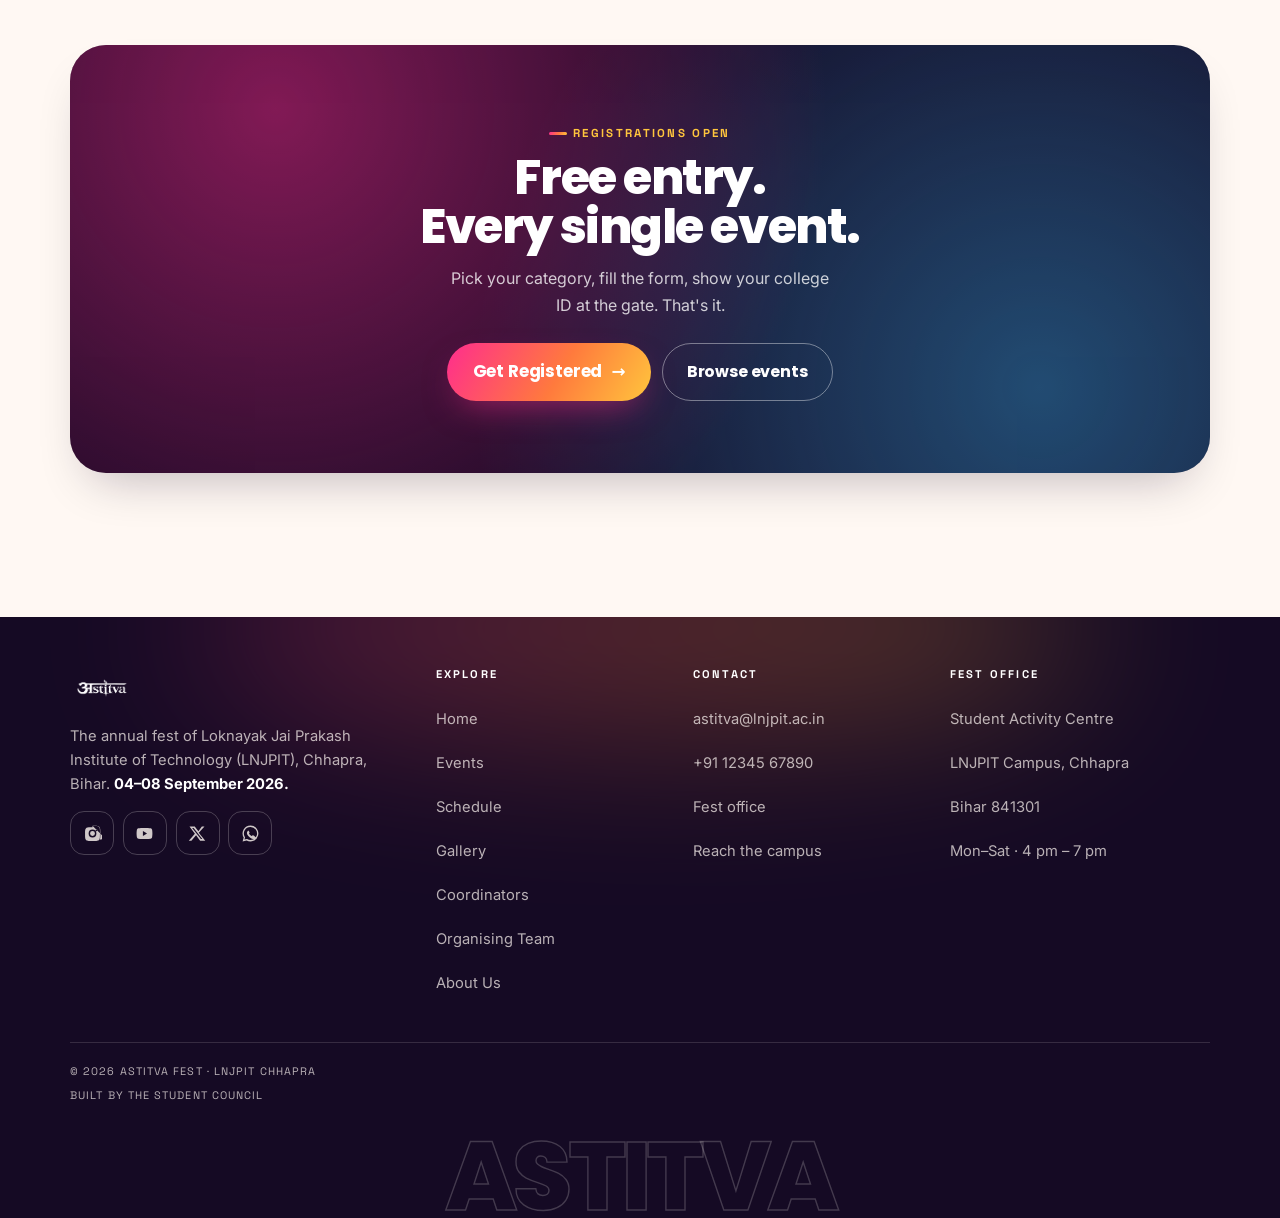
==== commit d46ac69f: "Update index.html" ====
--- a/main/fest-site/index.html
+++ b/main/fest-site/index.html
@@ -151,9 +151,9 @@
 
       <div class="stats">
         <div class="stat"><b data-count-to="10">0</b><span>Events</span></div>
-        <div class="stat"><b data-count-to="2000+">0</b><span>Footfall</span></div>
+        <div class="stat"><b data-count-to="2000">0</b><span>Footfall</span></div>
         <div class="stat"><b data-count-to="5">0</b><span>Days</span></div>
-        <div class="stat"><b data-count-to="Several">0</b><span>Awards</span></div>
+        <div class="stat"><b data-count-to="">0</b><span>Awards</span></div>
       </div>
     </div>
   </div>
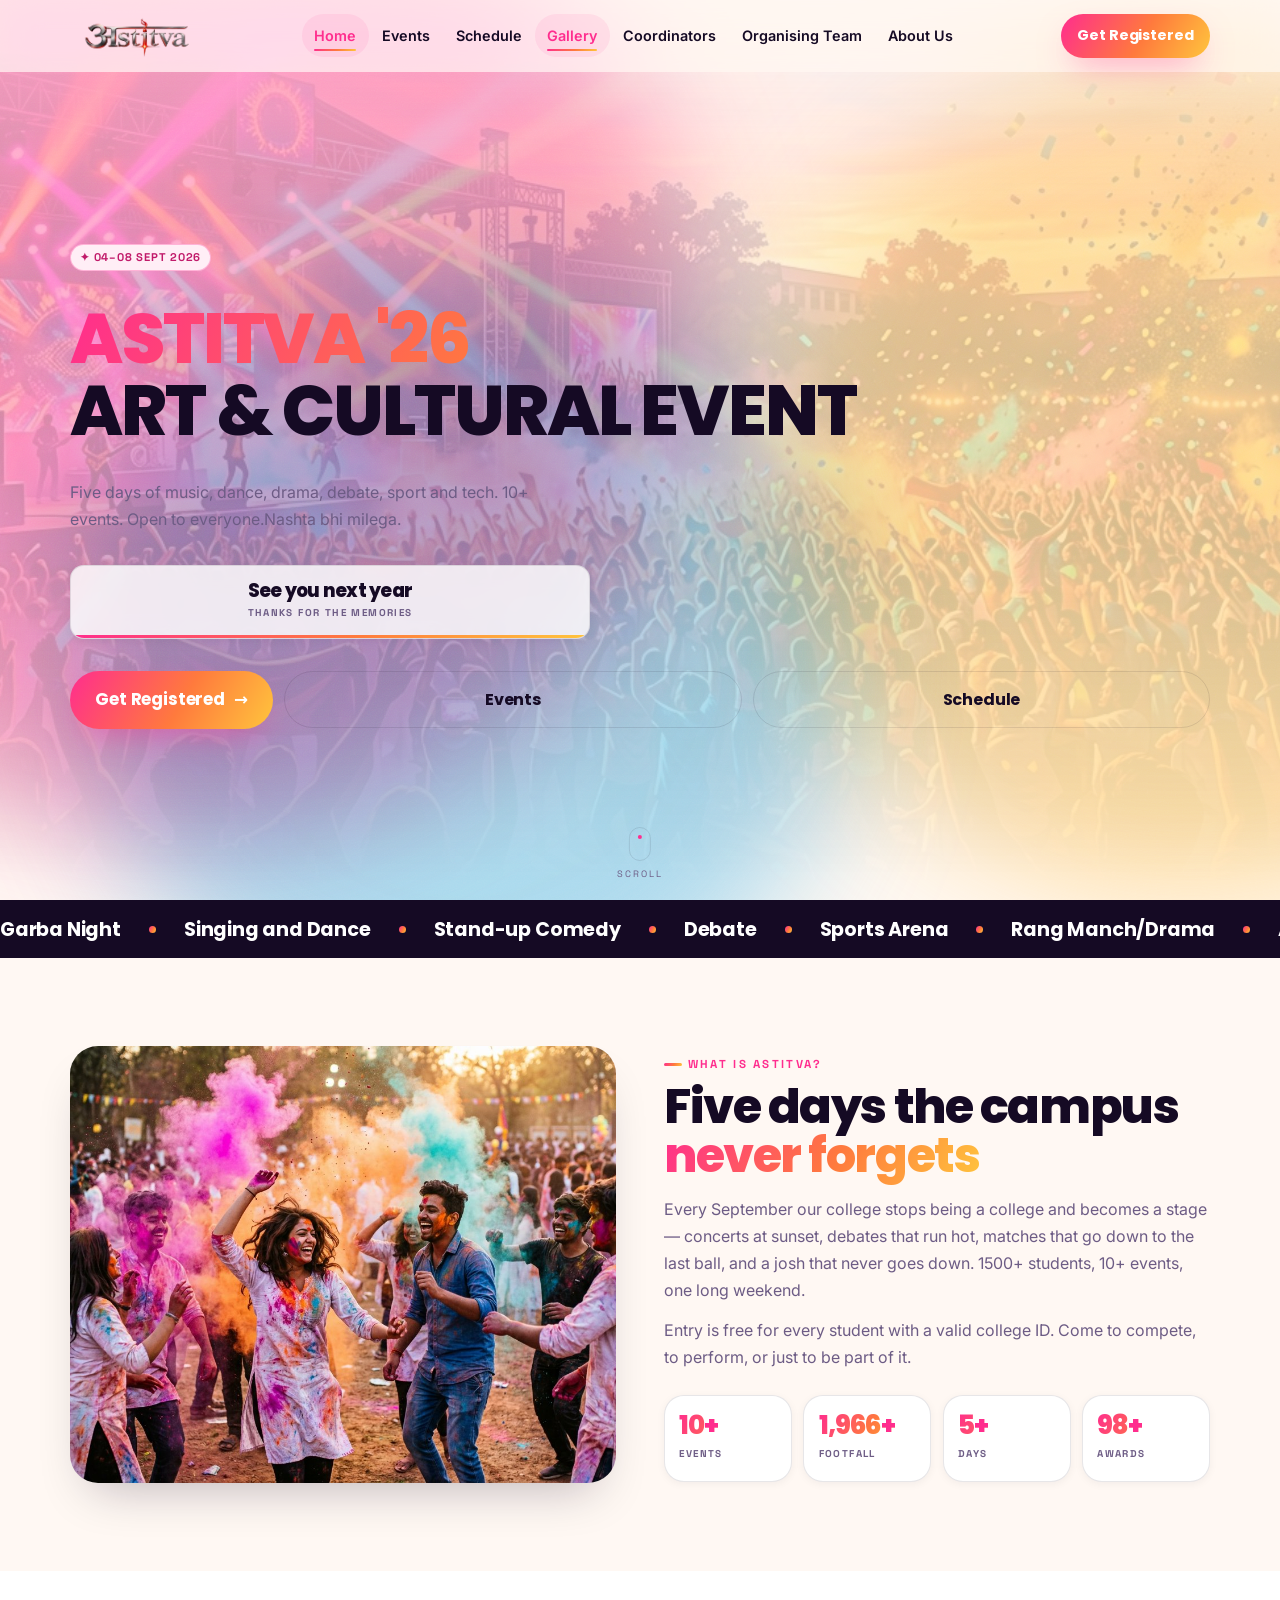
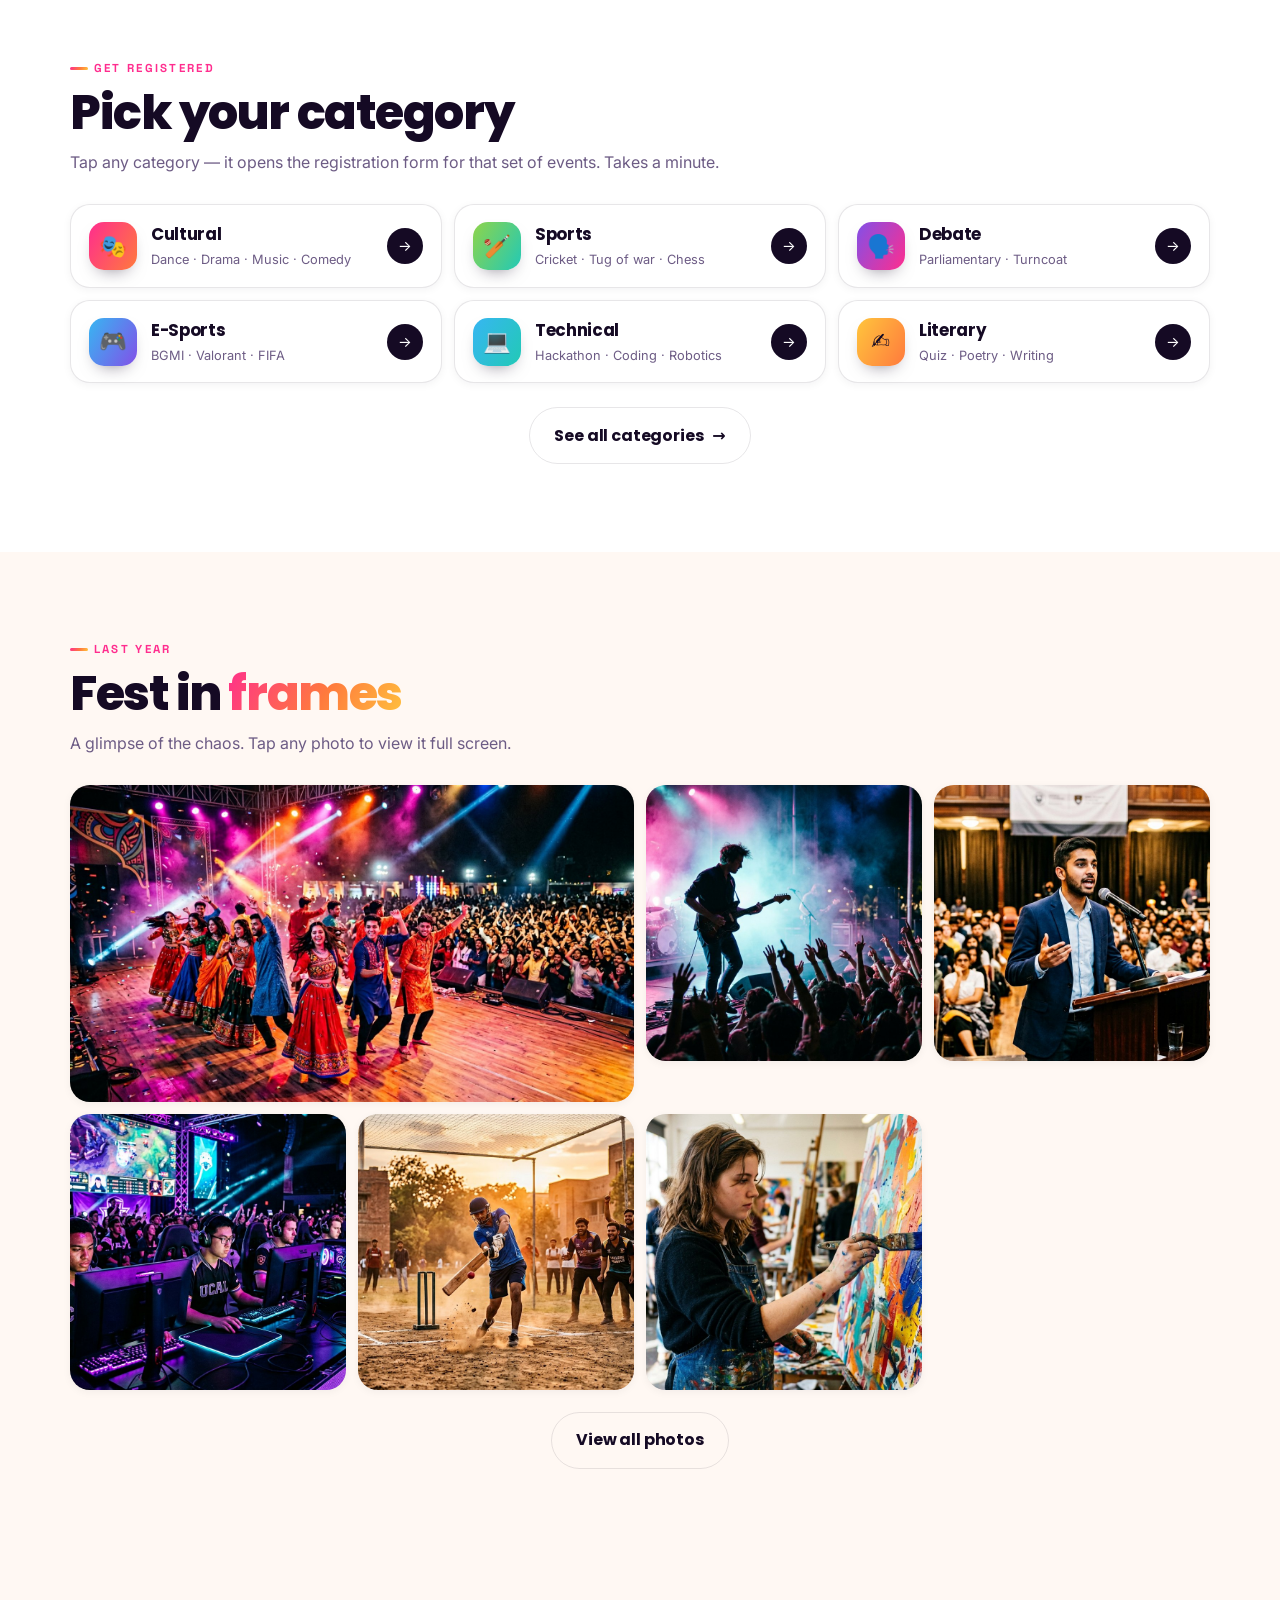
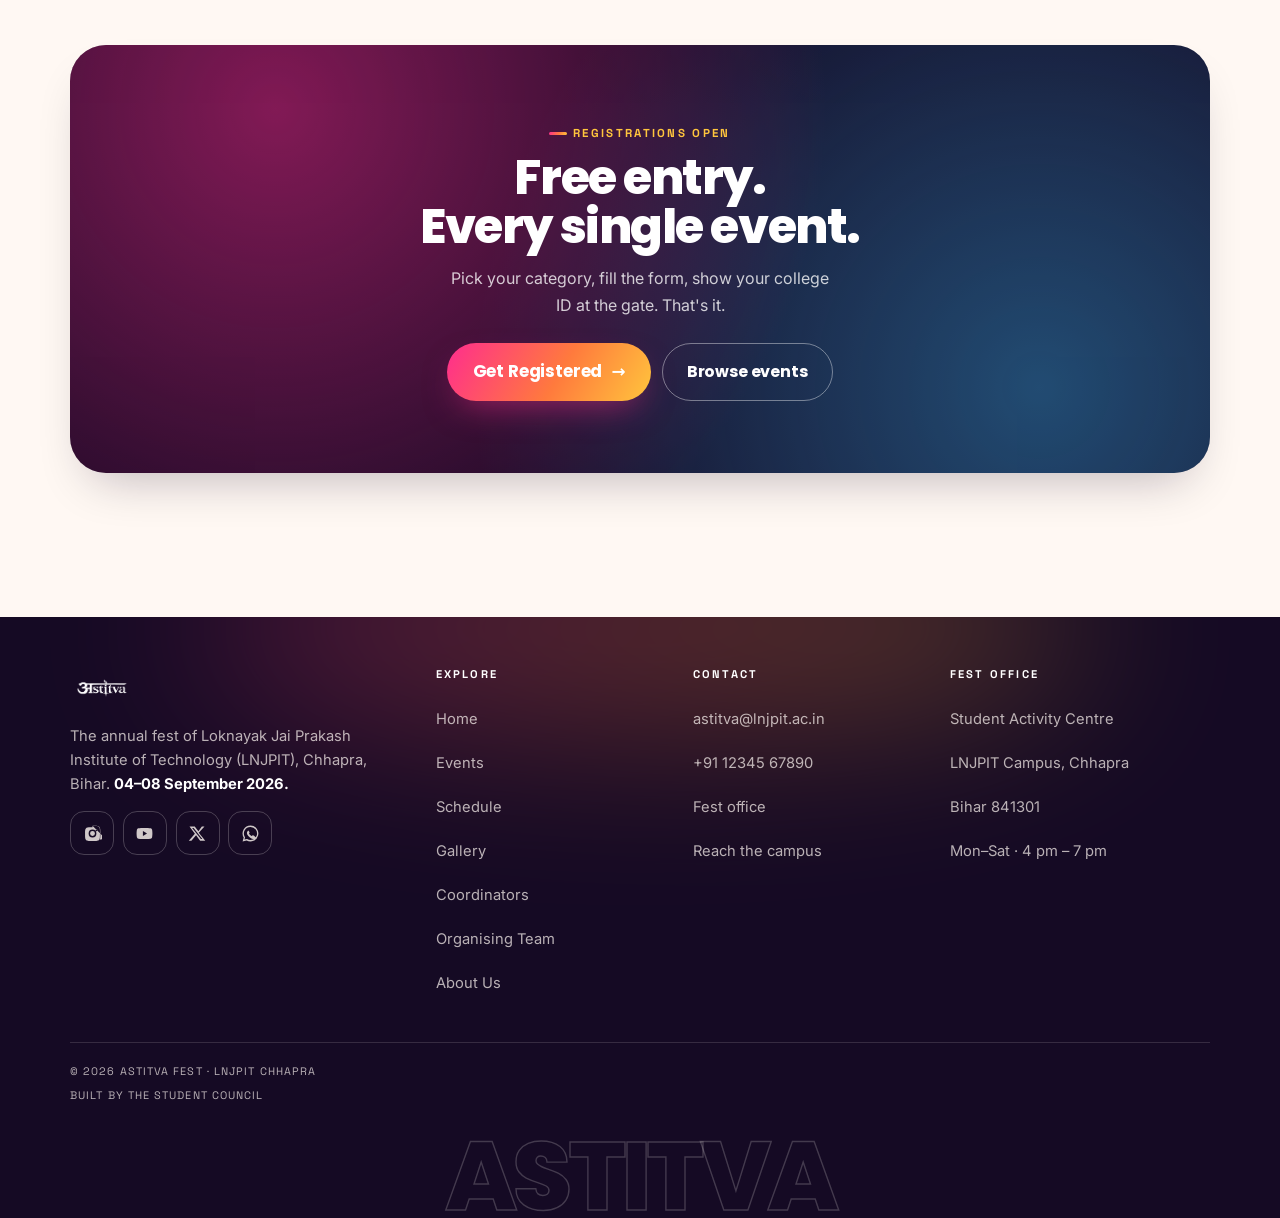
==== commit 15b1d19e: "Update index.html" ====
--- a/main/fest-site/index.html
+++ b/main/fest-site/index.html
@@ -153,7 +153,7 @@
         <div class="stat"><b data-count-to="10">0</b><span>Events</span></div>
         <div class="stat"><b data-count-to="2000">0</b><span>Footfall</span></div>
         <div class="stat"><b data-count-to="5">0</b><span>Days</span></div>
-        <div class="stat"><b data-count-to="">0</b><span>Awards</span></div>
+        <div class="stat"><b data-count-to="100">0</b><span>Awards</span></div>
       </div>
     </div>
   </div>
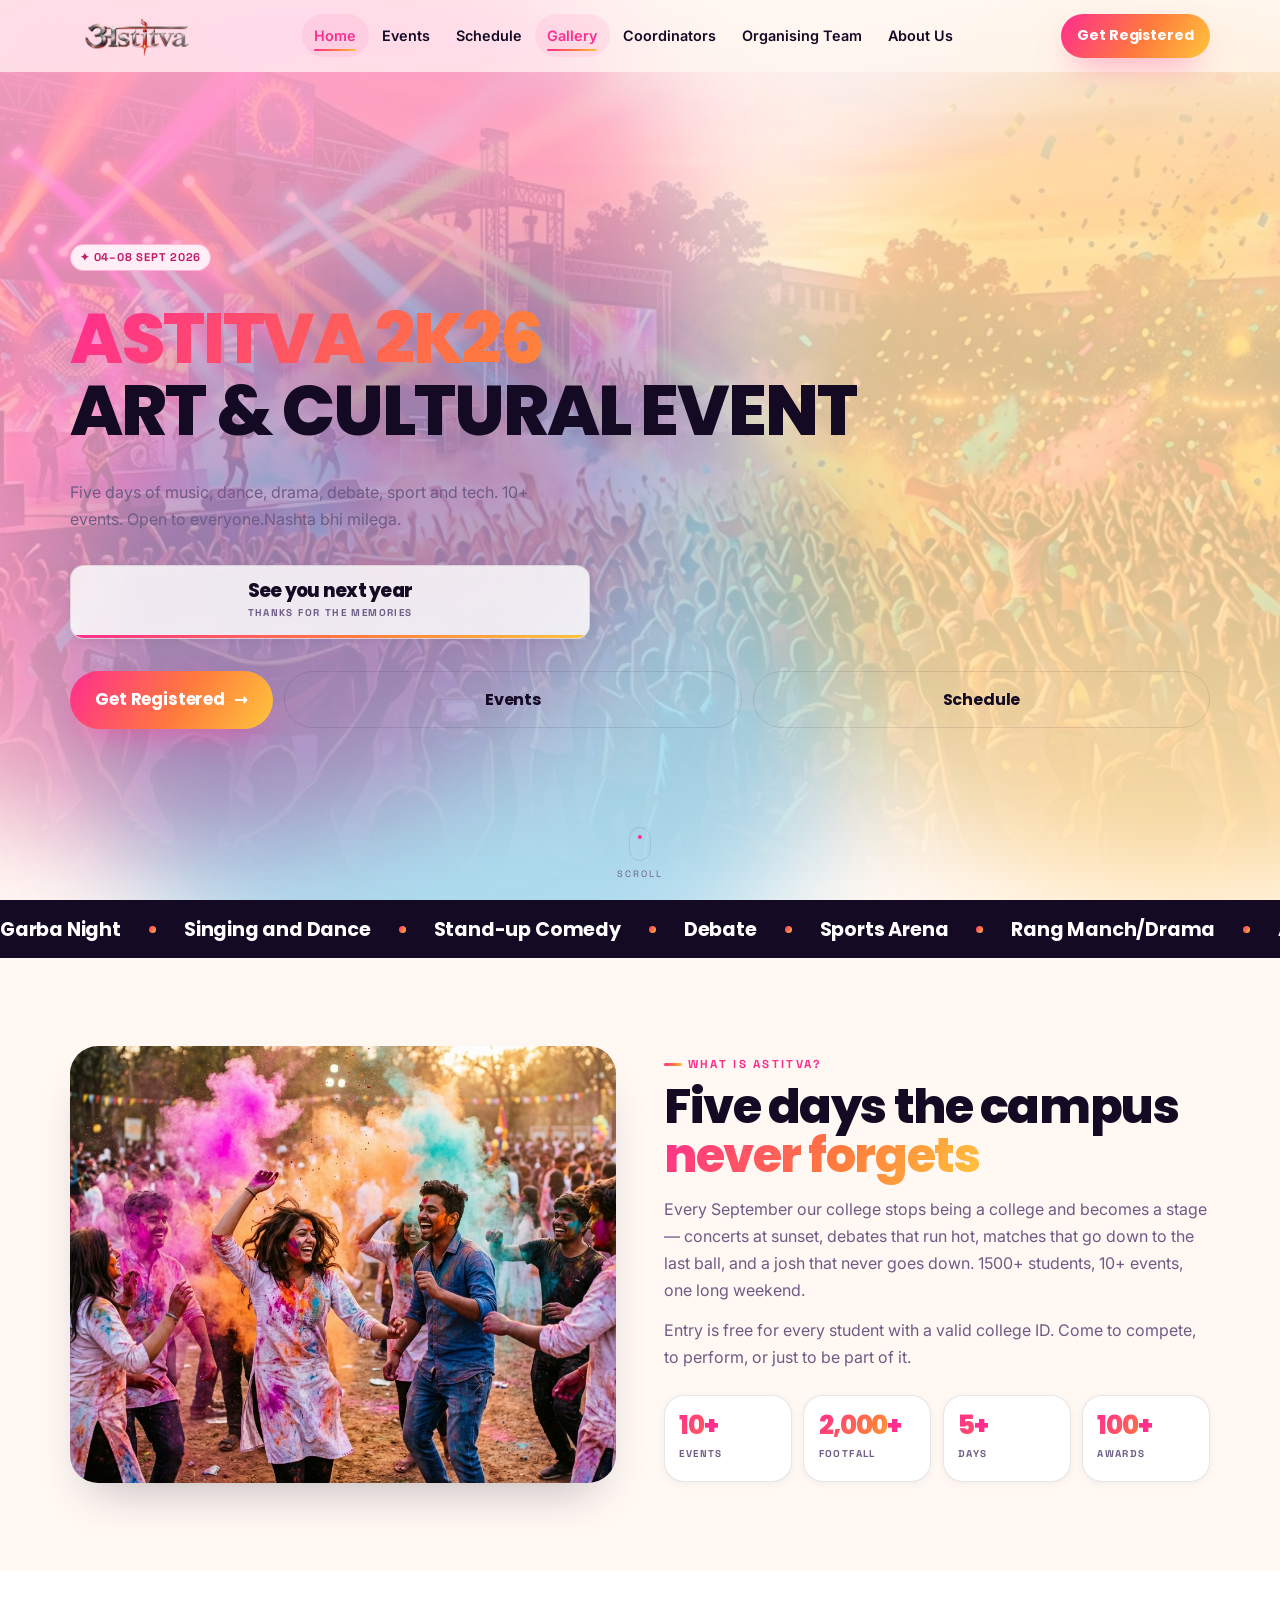
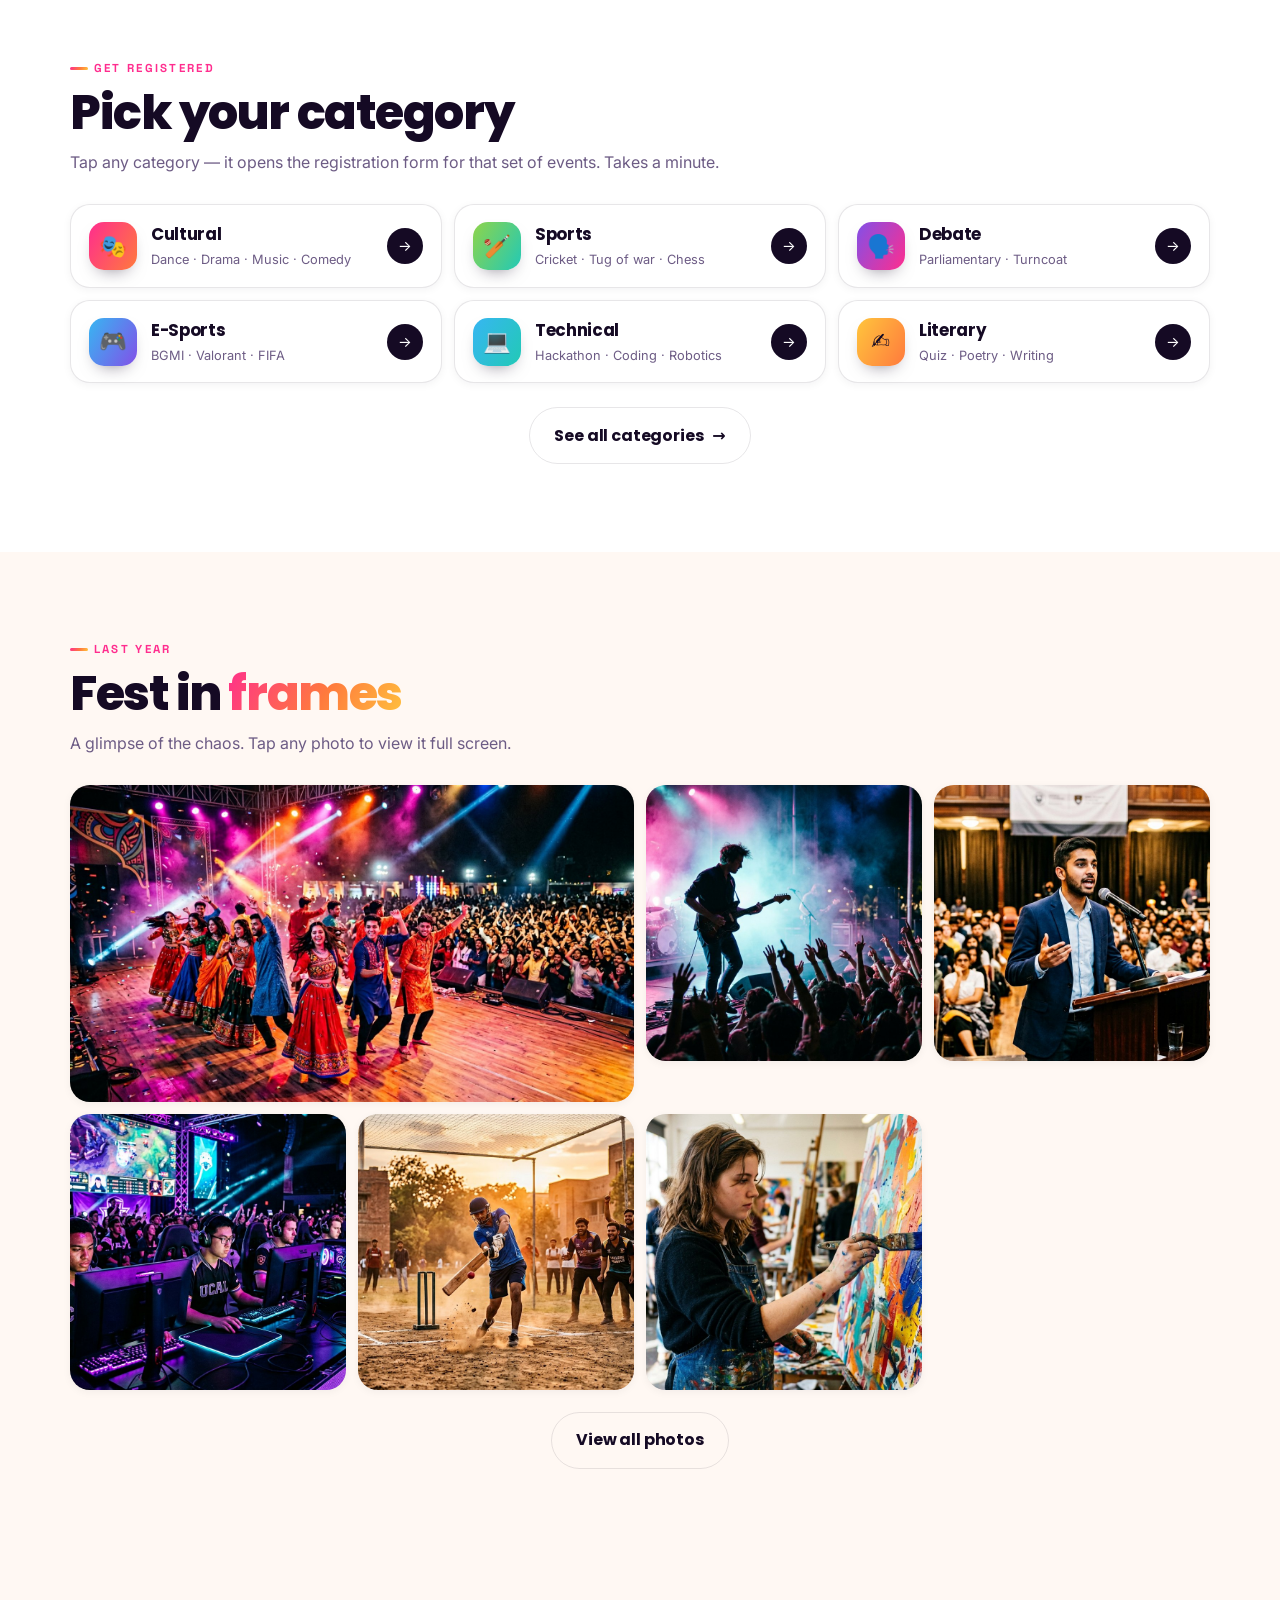
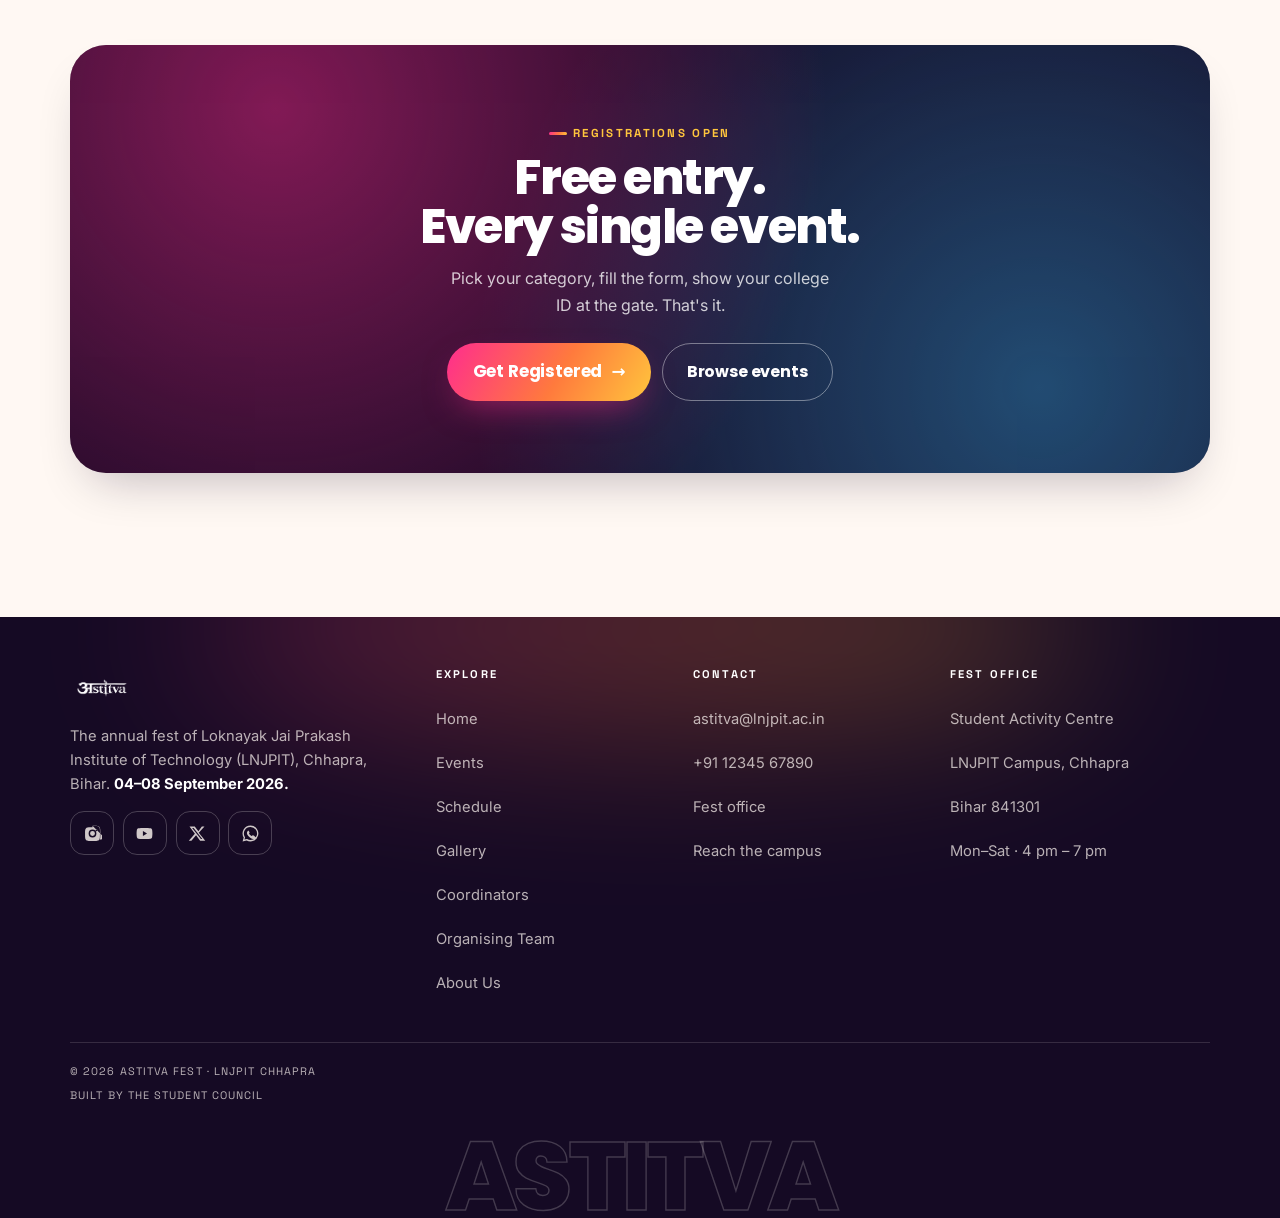
==== commit 14f3ff51: "Update index.html" ====
--- a/main/fest-site/index.html
+++ b/main/fest-site/index.html
@@ -80,7 +80,7 @@
 
     <h1 class="display h1 hero__title">
       <!-- <span class="line"><span>FEEL THE</span></span> -->
-      <span class="line"><span class="grad-text">ASTITVA '26</span></span>
+      <span class="line"><span class="grad-text">ASTITVA 2K26</span></span>
       <span class="line"><span>ART  & CULTURAL EVENT</span></span>
     </h1>
 
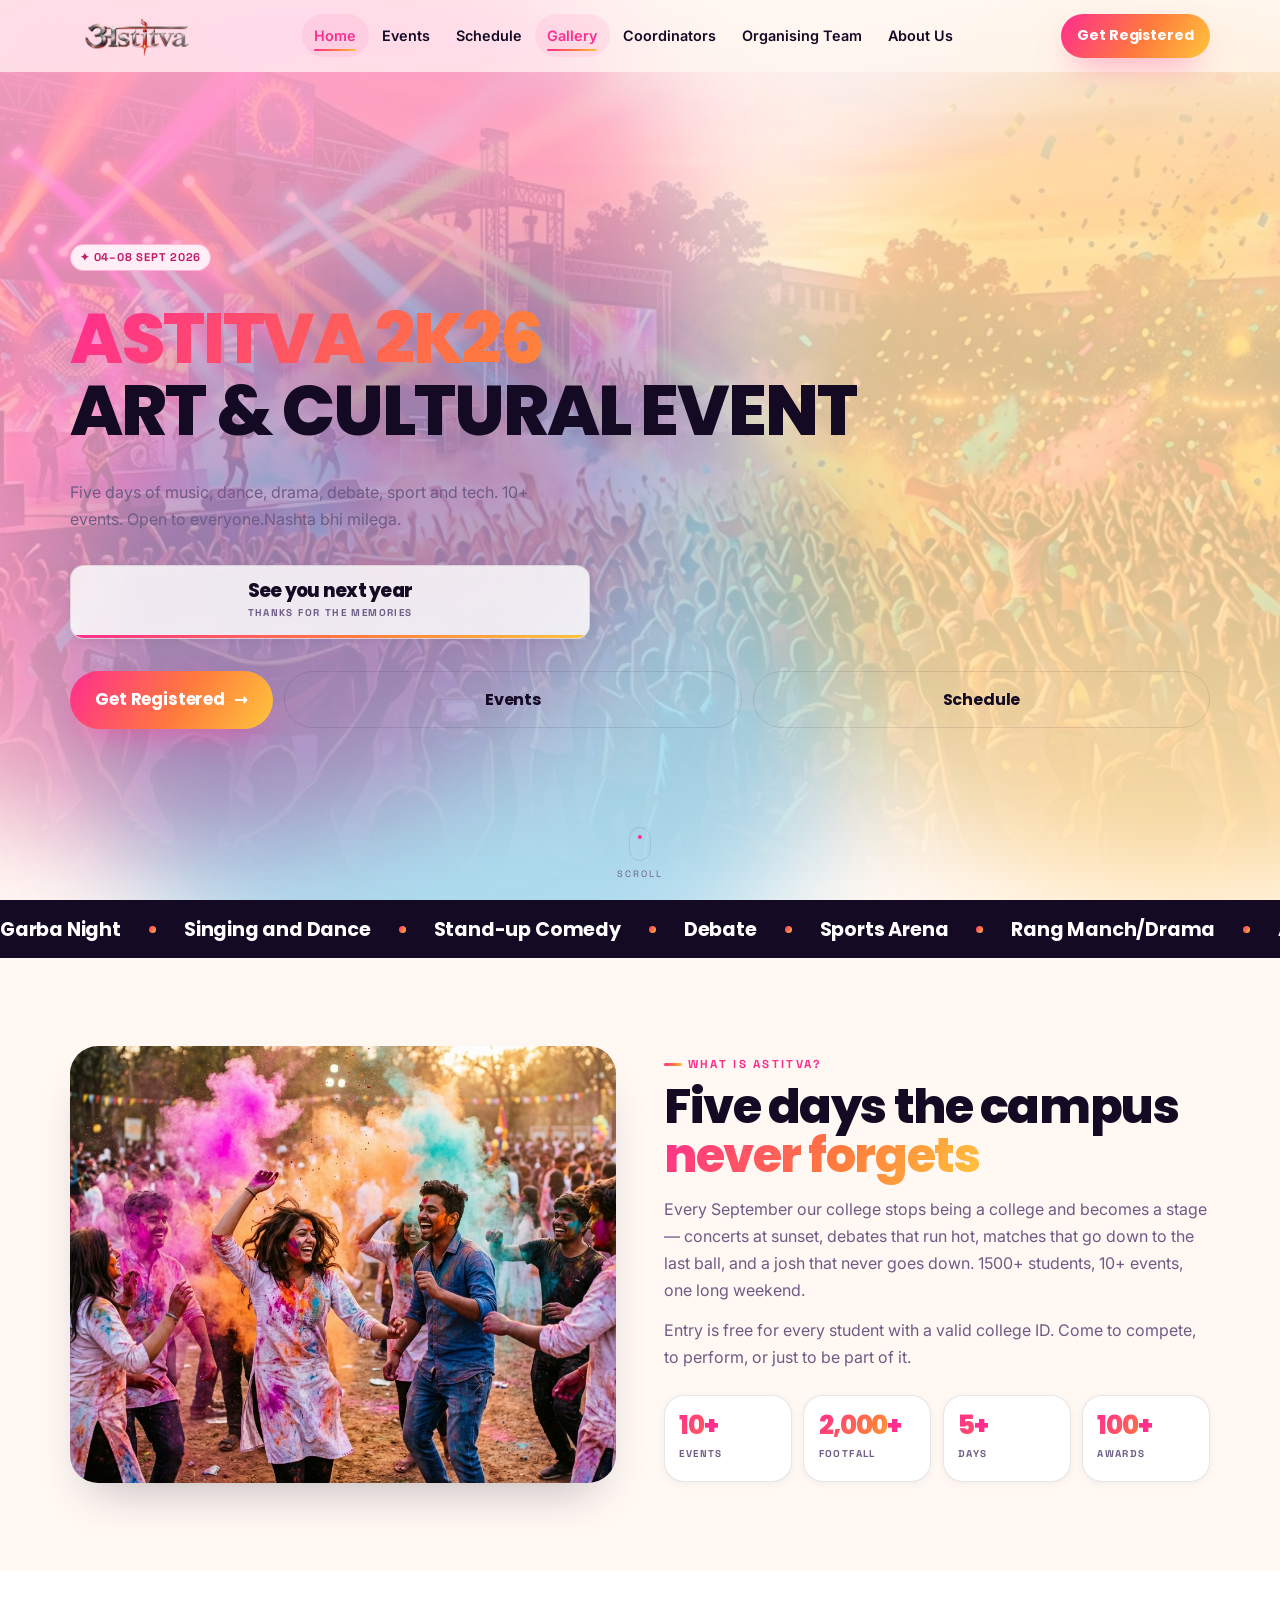
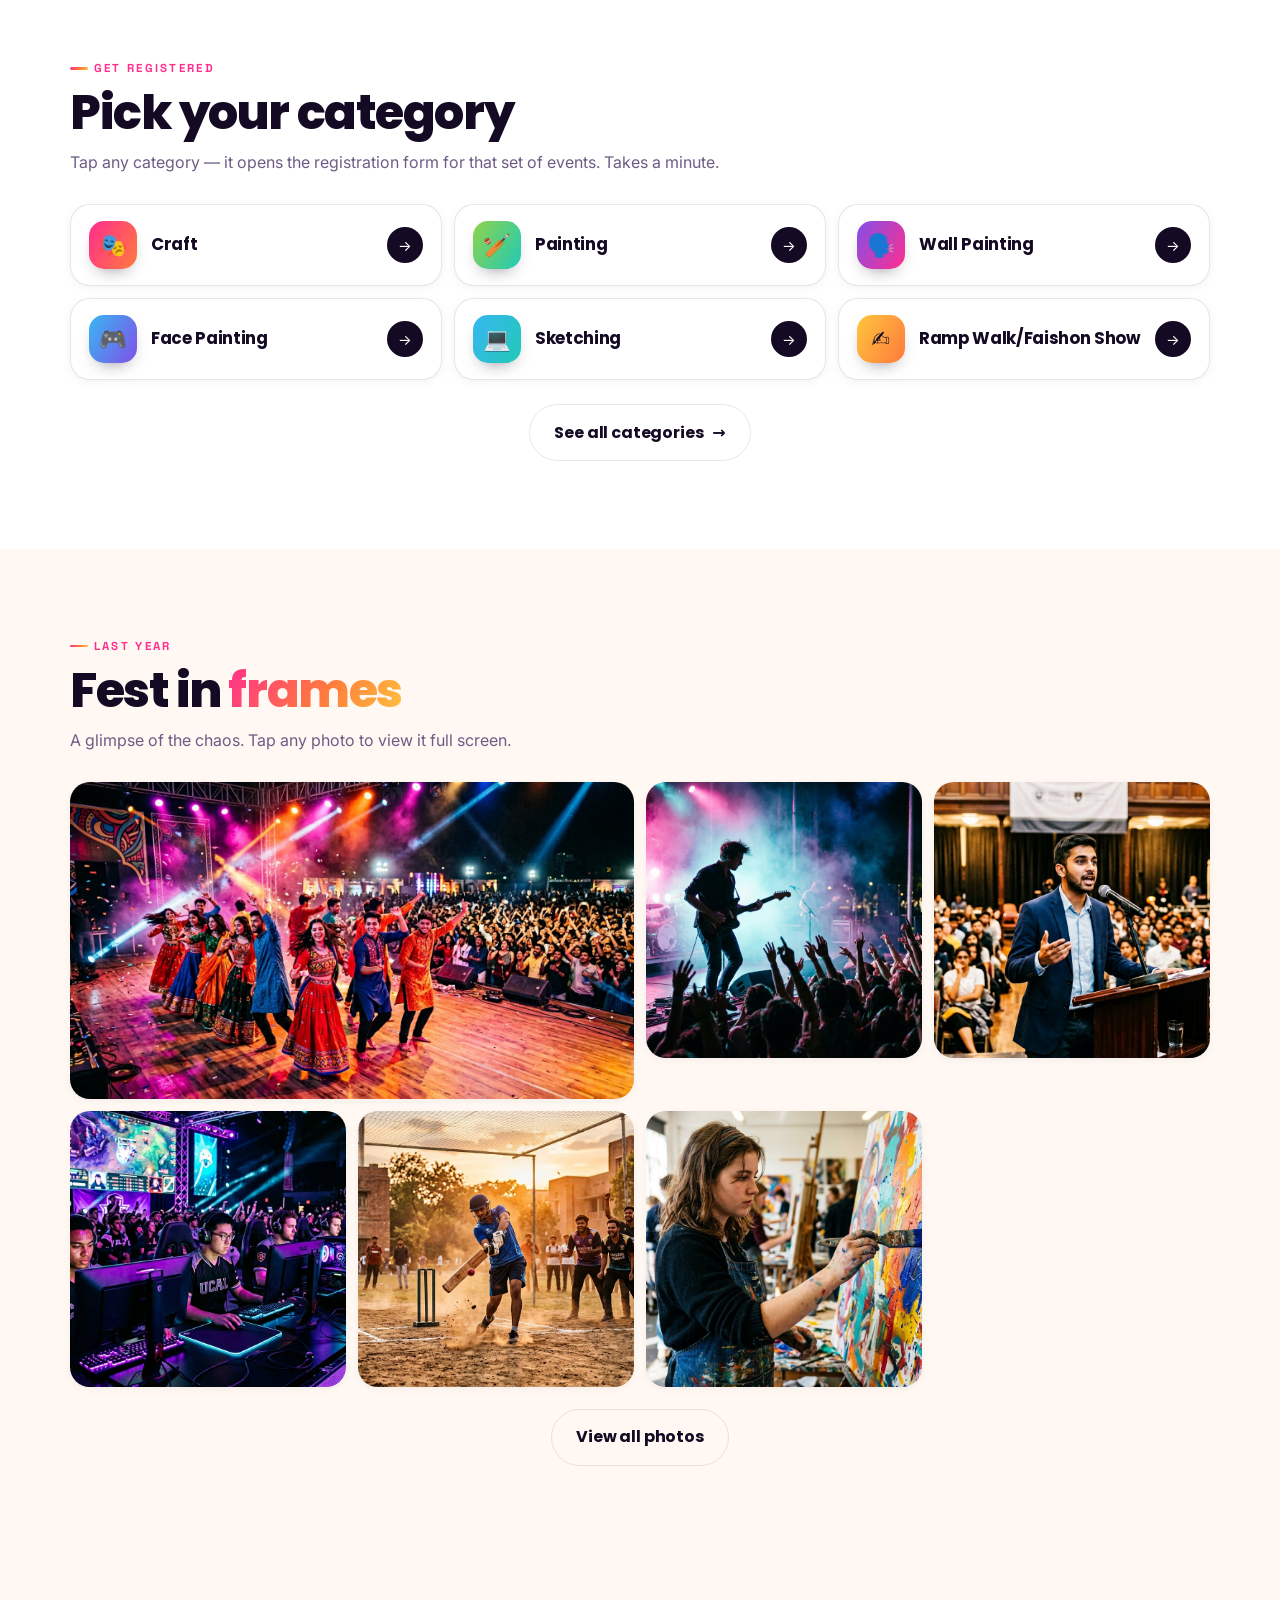
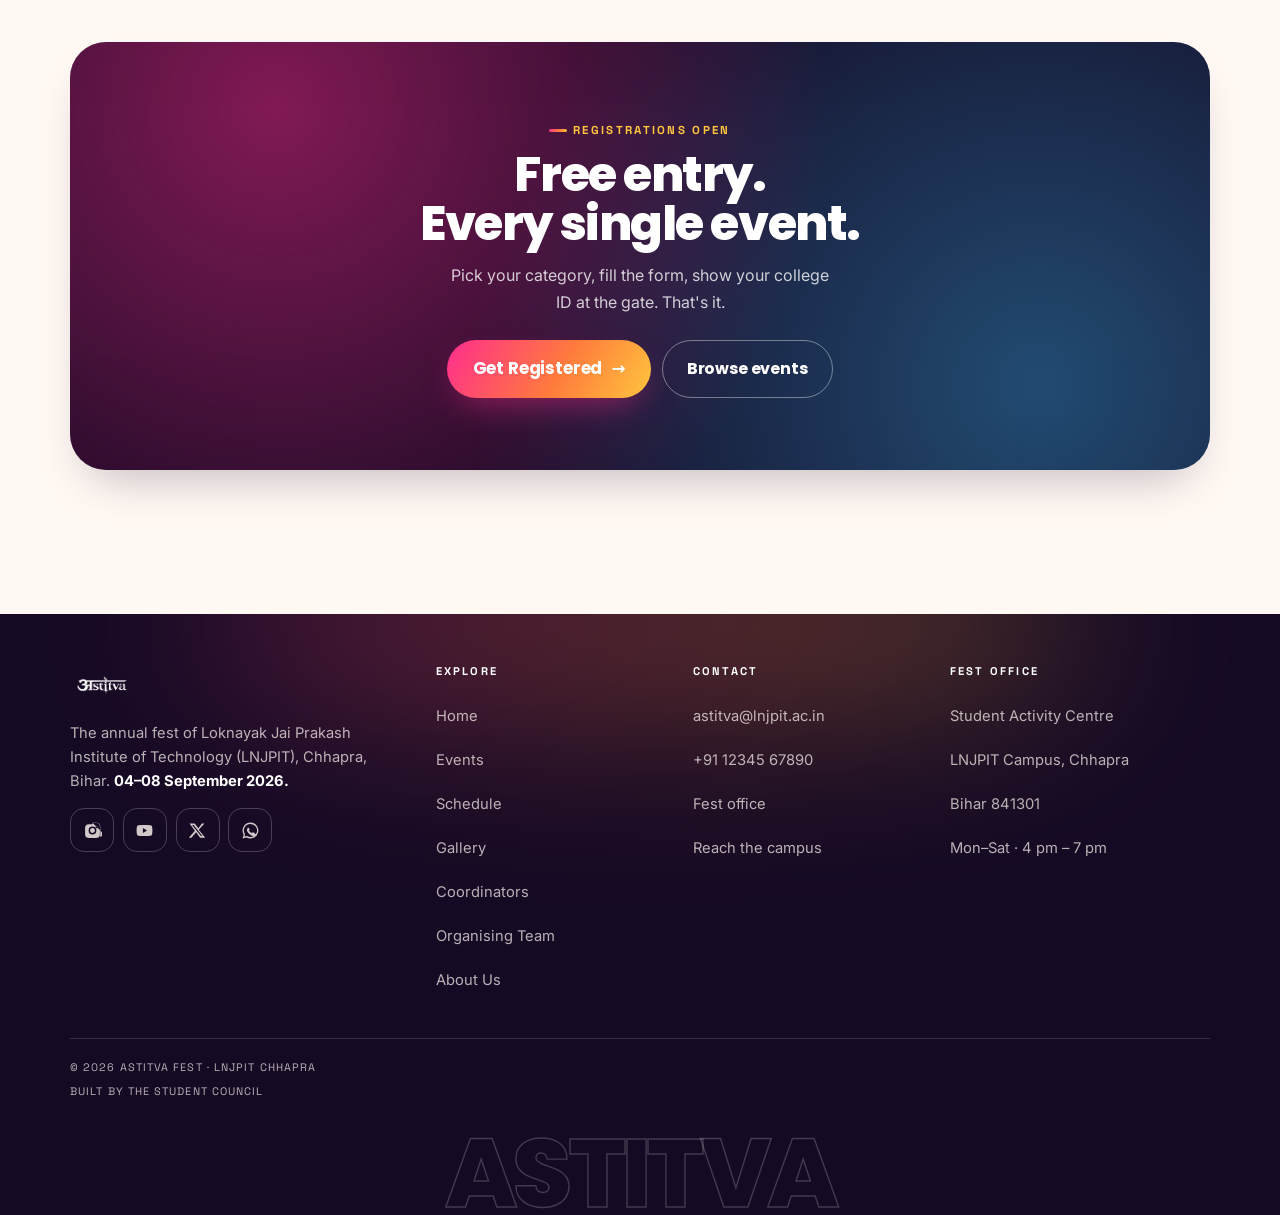
==== commit ef6ba6bd: "Update index.html" ====
--- a/main/fest-site/index.html
+++ b/main/fest-site/index.html
@@ -173,37 +173,37 @@
     <div class="reggrid">
       <a class="regbtn reveal" href="https://docs.google.com/forms/d/e/YOUR-FORM-ID/viewform" data-form="cultural">
         <span class="regbtn__icon" style="background:linear-gradient(120deg,#ff2d8e,#ff7a3d)">🎭</span>
-        <span class="regbtn__text"><strong>Cultural</strong><small>Dance · Drama · Music · Comedy</small></span>
+        <span class="regbtn__text"><strong>Craft</strong><small></small></span>
         <span class="regbtn__go">→</span>
       </a>
 
       <a class="regbtn reveal" href="https://docs.google.com/forms/d/e/YOUR-FORM-ID/viewform" data-form="sports">
         <span class="regbtn__icon" style="background:linear-gradient(120deg,#8fd44a,#22c9b6)">🏏</span>
-        <span class="regbtn__text"><strong>Sports</strong><small>Cricket · Tug of war · Chess</small></span>
+        <span class="regbtn__text"><strong>Painting</strong><small></small></span>
         <span class="regbtn__go">→</span>
       </a>
 
       <a class="regbtn reveal" href="https://docs.google.com/forms/d/e/YOUR-FORM-ID/viewform" data-form="debate">
         <span class="regbtn__icon" style="background:linear-gradient(120deg,#8250e8,#ff2d8e)">🗣️</span>
-        <span class="regbtn__text"><strong>Debate</strong><small>Parliamentary · Turncoat</small></span>
+        <span class="regbtn__text"><strong>Wall Painting</strong><small></small></span>
         <span class="regbtn__go">→</span>
       </a>
 
       <a class="regbtn reveal" href="https://docs.google.com/forms/d/e/YOUR-FORM-ID/viewform" data-form="esports">
         <span class="regbtn__icon" style="background:linear-gradient(120deg,#37b6f2,#8250e8)">🎮</span>
-        <span class="regbtn__text"><strong>E-Sports</strong><small>BGMI · Valorant · FIFA</small></span>
+        <span class="regbtn__text"><strong>Face Painting</strong><small></small></span>
         <span class="regbtn__go">→</span>
       </a>
 
       <a class="regbtn reveal" href="https://docs.google.com/forms/d/e/YOUR-FORM-ID/viewform" data-form="technical">
         <span class="regbtn__icon" style="background:linear-gradient(120deg,#37b6f2,#22c9b6)">💻</span>
-        <span class="regbtn__text"><strong>Technical</strong><small>Hackathon · Coding · Robotics</small></span>
+        <span class="regbtn__text"><strong>Sketching</strong><small></small></span>
         <span class="regbtn__go">→</span>
       </a>
 
       <a class="regbtn reveal" href="https://docs.google.com/forms/d/e/YOUR-FORM-ID/viewform" data-form="literary">
         <span class="regbtn__icon" style="background:linear-gradient(120deg,#ffc53d,#ff7a3d)">✍️</span>
-        <span class="regbtn__text"><strong>Literary</strong><small>Quiz · Poetry · Writing</small></span>
+        <span class="regbtn__text"><strong>Ramp Walk/Faishon Show</strong><small></small></span>
         <span class="regbtn__go">→</span>
       </a>
     </div>
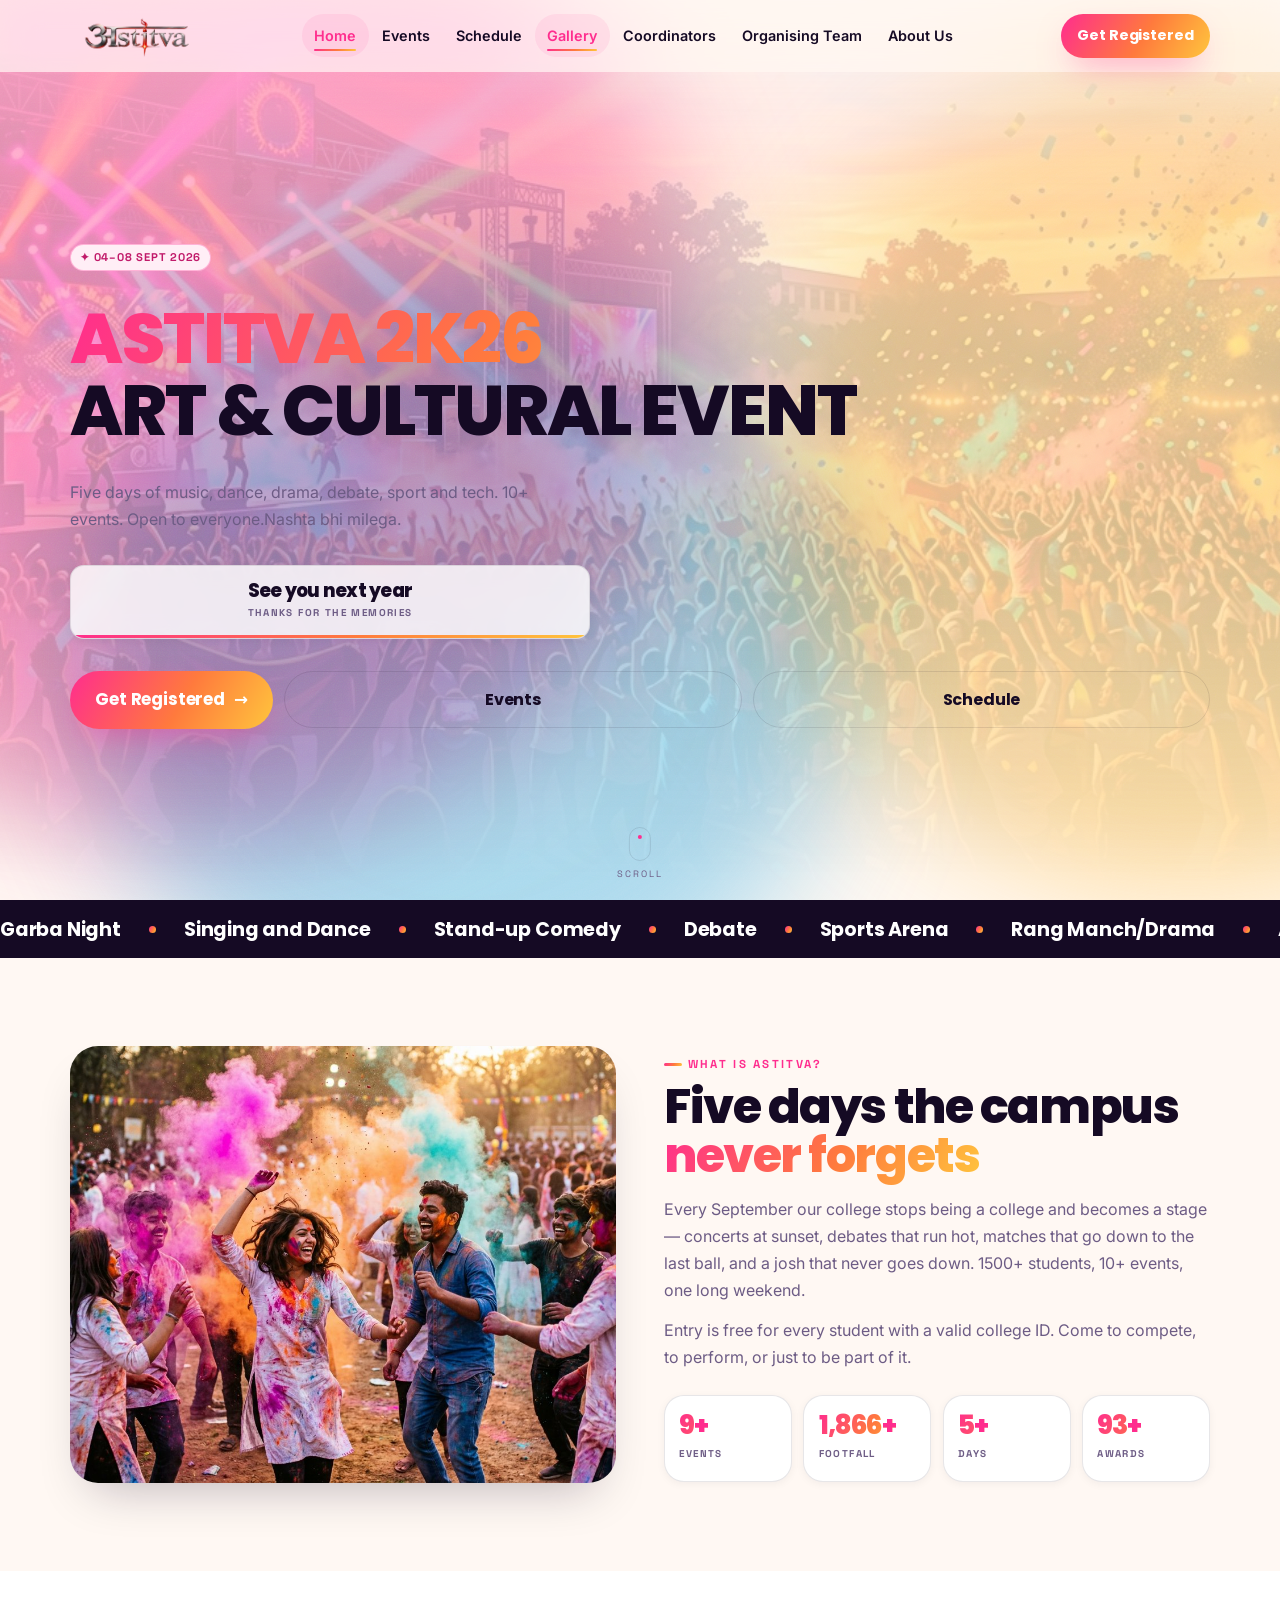
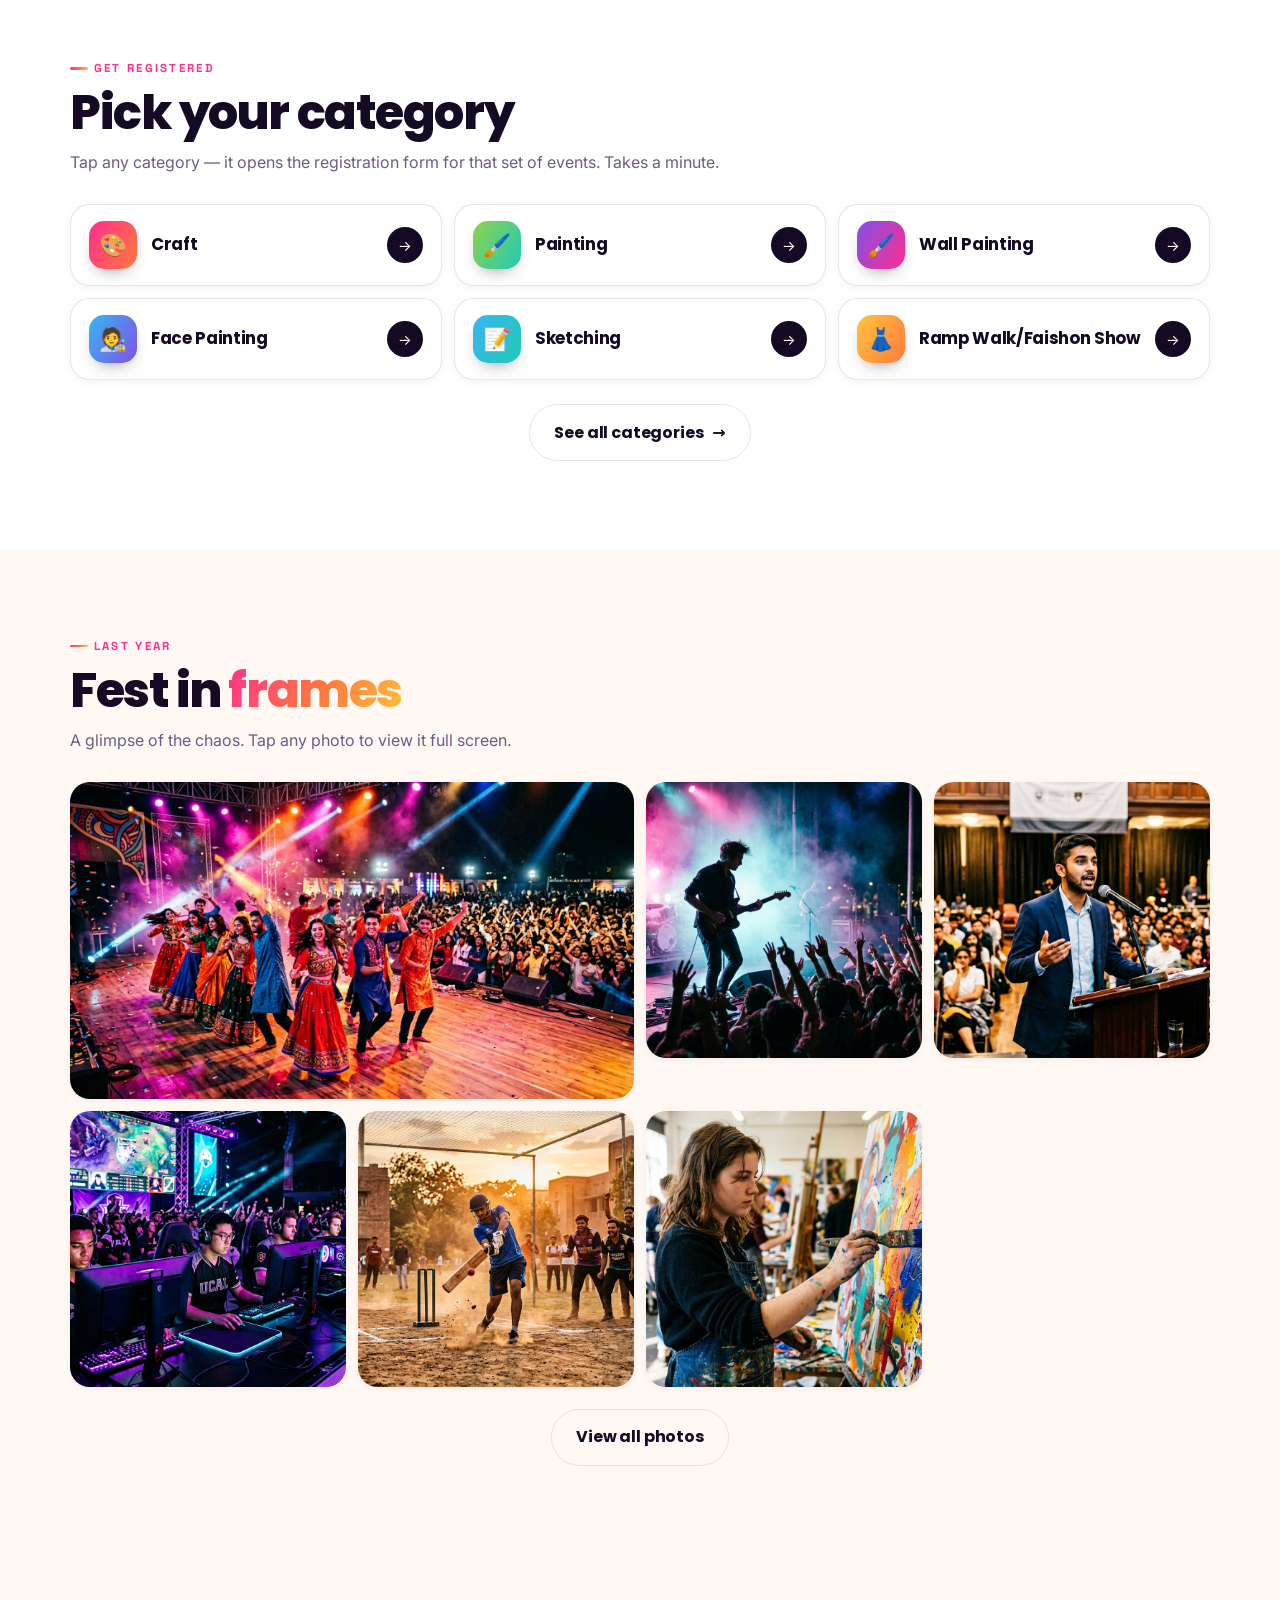
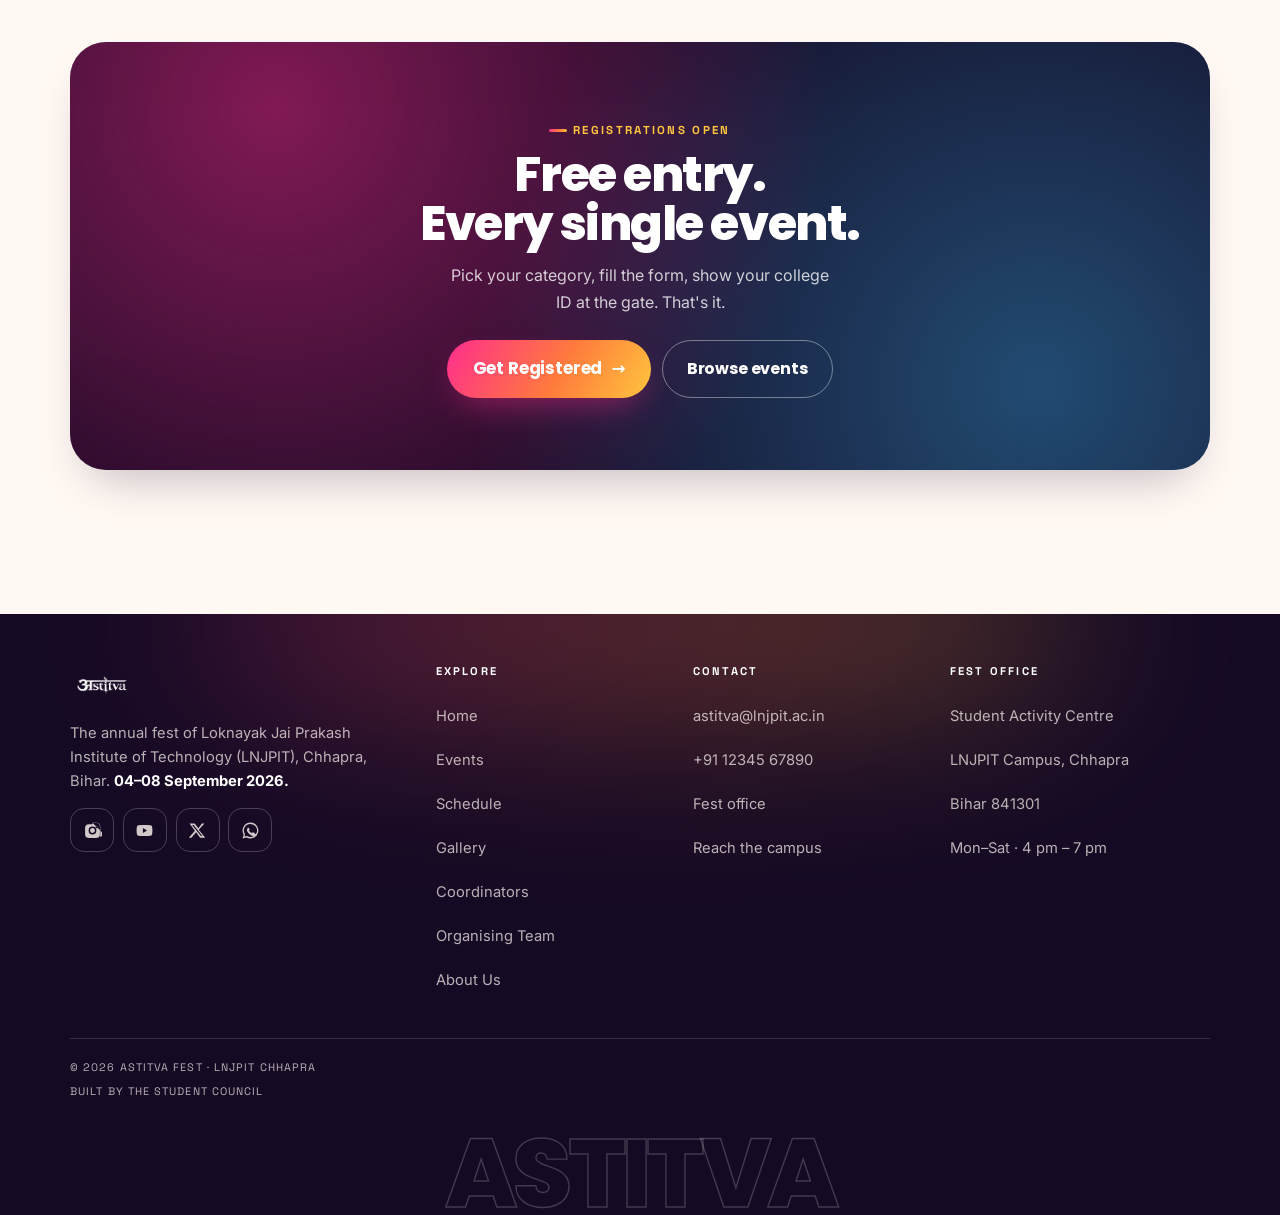
==== commit 64777f6f: "Update index.html" ====
--- a/main/fest-site/index.html
+++ b/main/fest-site/index.html
@@ -172,37 +172,37 @@
 
     <div class="reggrid">
       <a class="regbtn reveal" href="https://docs.google.com/forms/d/e/YOUR-FORM-ID/viewform" data-form="cultural">
-        <span class="regbtn__icon" style="background:linear-gradient(120deg,#ff2d8e,#ff7a3d)">🎭</span>
+        <span class="regbtn__icon" style="background:linear-gradient(120deg,#ff2d8e,#ff7a3d)">🎨</span>
         <span class="regbtn__text"><strong>Craft</strong><small></small></span>
         <span class="regbtn__go">→</span>
       </a>
 
       <a class="regbtn reveal" href="https://docs.google.com/forms/d/e/YOUR-FORM-ID/viewform" data-form="sports">
-        <span class="regbtn__icon" style="background:linear-gradient(120deg,#8fd44a,#22c9b6)">🏏</span>
+        <span class="regbtn__icon" style="background:linear-gradient(120deg,#8fd44a,#22c9b6)">🖌️</span>
         <span class="regbtn__text"><strong>Painting</strong><small></small></span>
         <span class="regbtn__go">→</span>
       </a>
 
       <a class="regbtn reveal" href="https://docs.google.com/forms/d/e/YOUR-FORM-ID/viewform" data-form="debate">
-        <span class="regbtn__icon" style="background:linear-gradient(120deg,#8250e8,#ff2d8e)">🗣️</span>
+        <span class="regbtn__icon" style="background:linear-gradient(120deg,#8250e8,#ff2d8e)">🖌️</span>
         <span class="regbtn__text"><strong>Wall Painting</strong><small></small></span>
         <span class="regbtn__go">→</span>
       </a>
 
       <a class="regbtn reveal" href="https://docs.google.com/forms/d/e/YOUR-FORM-ID/viewform" data-form="esports">
-        <span class="regbtn__icon" style="background:linear-gradient(120deg,#37b6f2,#8250e8)">🎮</span>
+        <span class="regbtn__icon" style="background:linear-gradient(120deg,#37b6f2,#8250e8)">🧑‍🎨</span>
         <span class="regbtn__text"><strong>Face Painting</strong><small></small></span>
         <span class="regbtn__go">→</span>
       </a>
 
       <a class="regbtn reveal" href="https://docs.google.com/forms/d/e/YOUR-FORM-ID/viewform" data-form="technical">
-        <span class="regbtn__icon" style="background:linear-gradient(120deg,#37b6f2,#22c9b6)">💻</span>
+        <span class="regbtn__icon" style="background:linear-gradient(120deg,#37b6f2,#22c9b6)">📝</span>
         <span class="regbtn__text"><strong>Sketching</strong><small></small></span>
         <span class="regbtn__go">→</span>
       </a>
 
       <a class="regbtn reveal" href="https://docs.google.com/forms/d/e/YOUR-FORM-ID/viewform" data-form="literary">
-        <span class="regbtn__icon" style="background:linear-gradient(120deg,#ffc53d,#ff7a3d)">✍️</span>
+        <span class="regbtn__icon" style="background:linear-gradient(120deg,#ffc53d,#ff7a3d)">👗</span>
         <span class="regbtn__text"><strong>Ramp Walk/Faishon Show</strong><small></small></span>
         <span class="regbtn__go">→</span>
       </a>
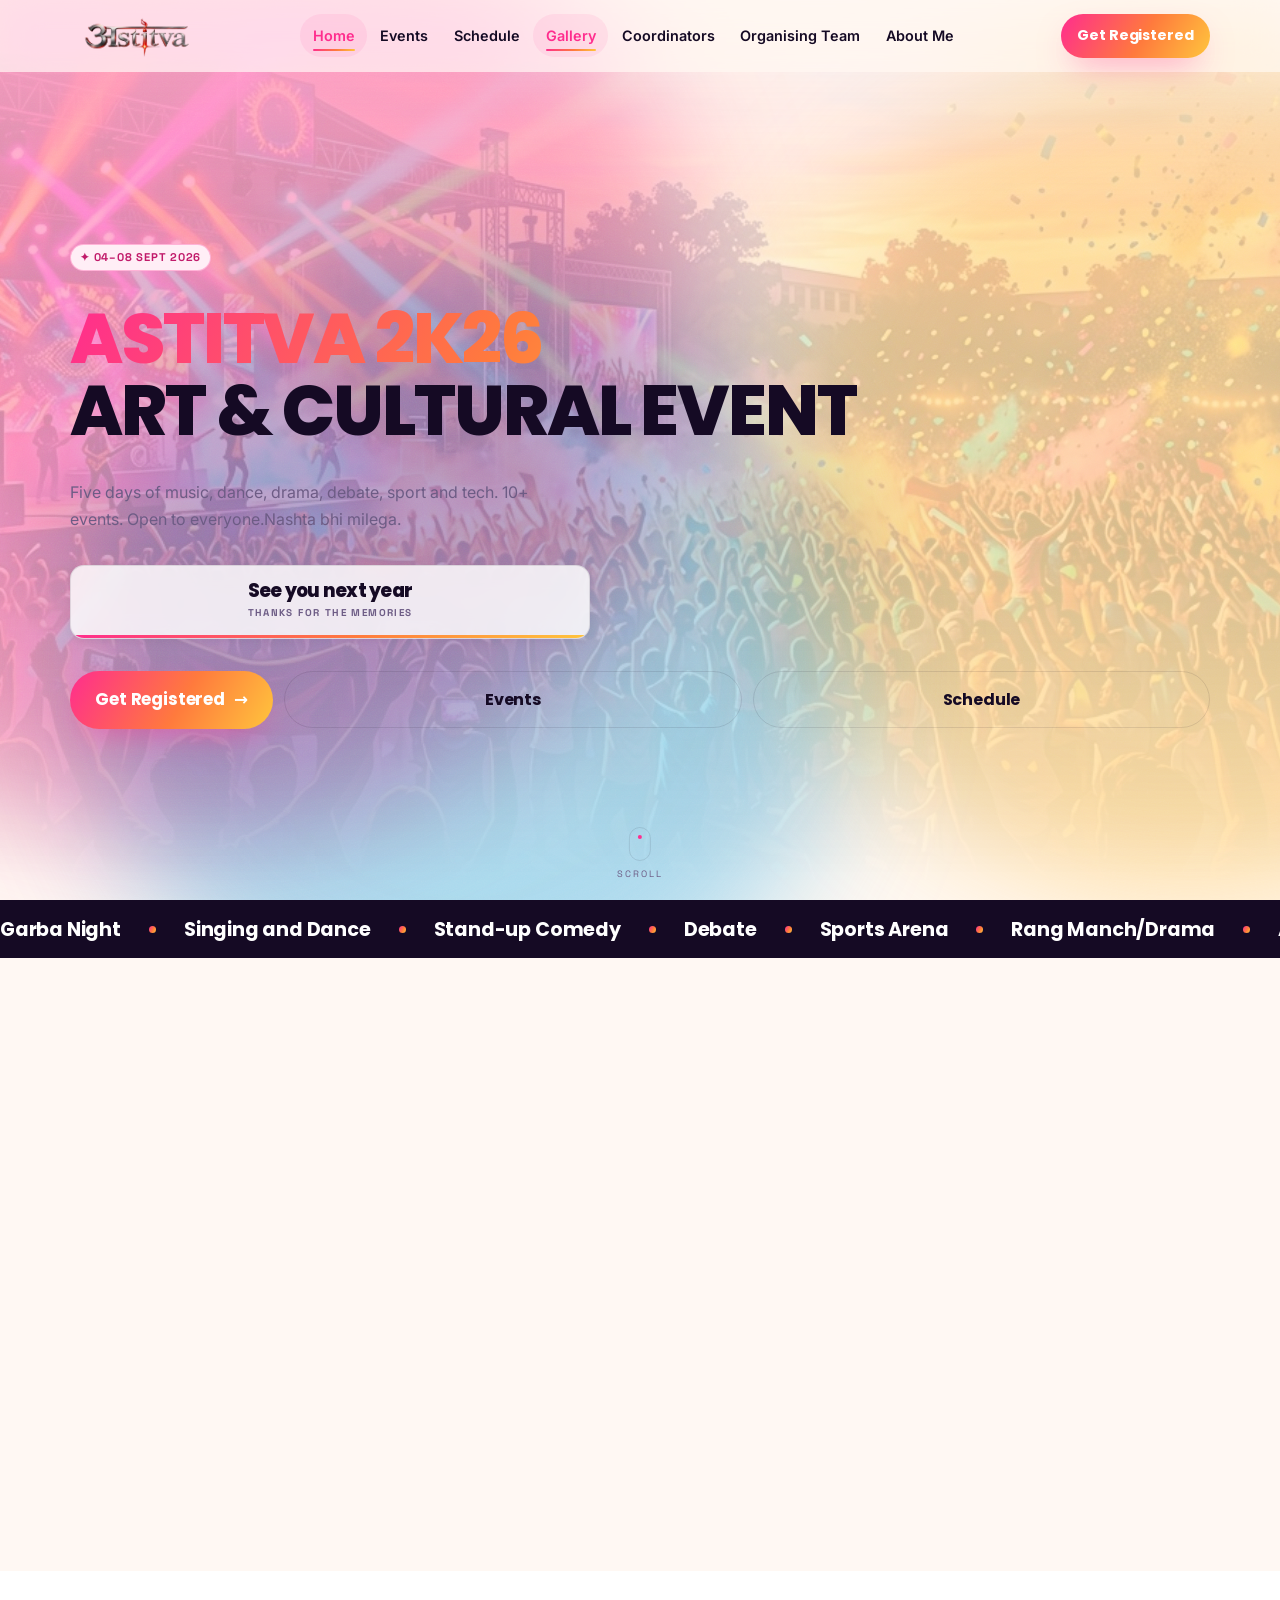
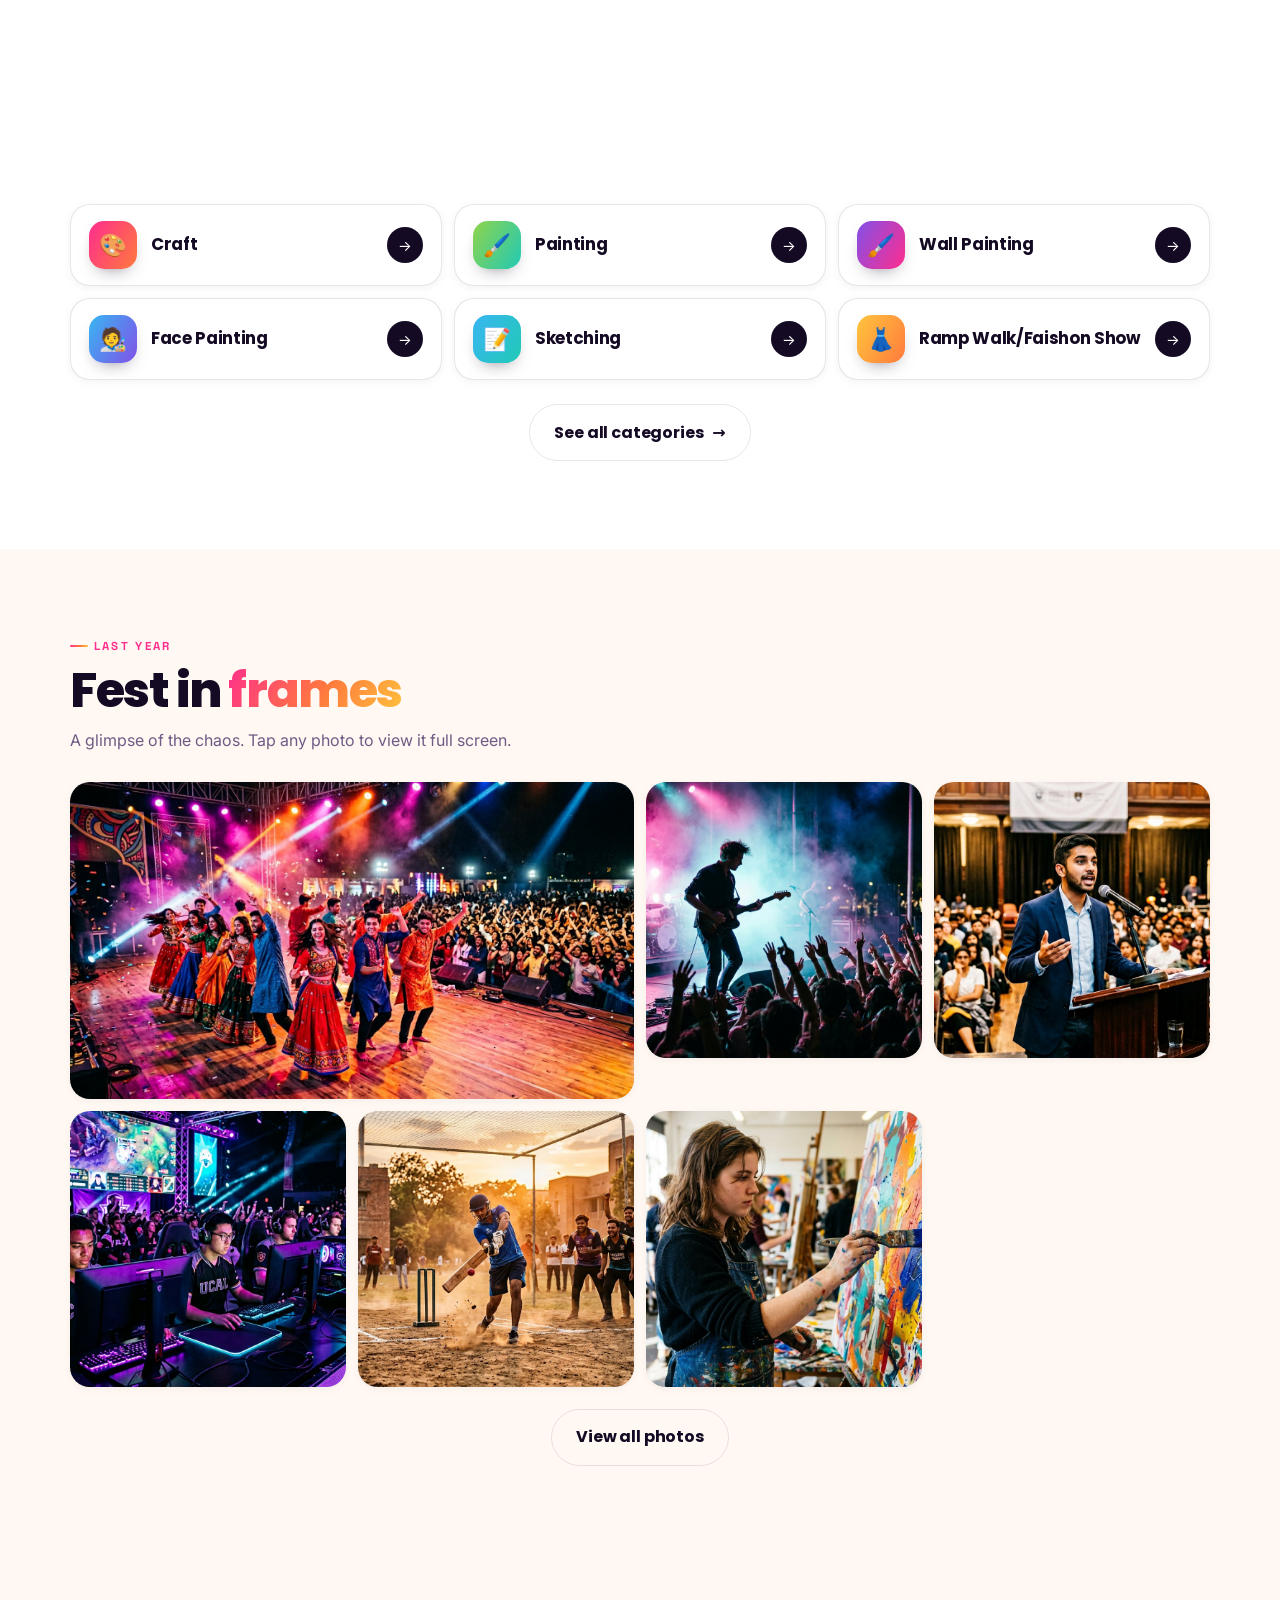
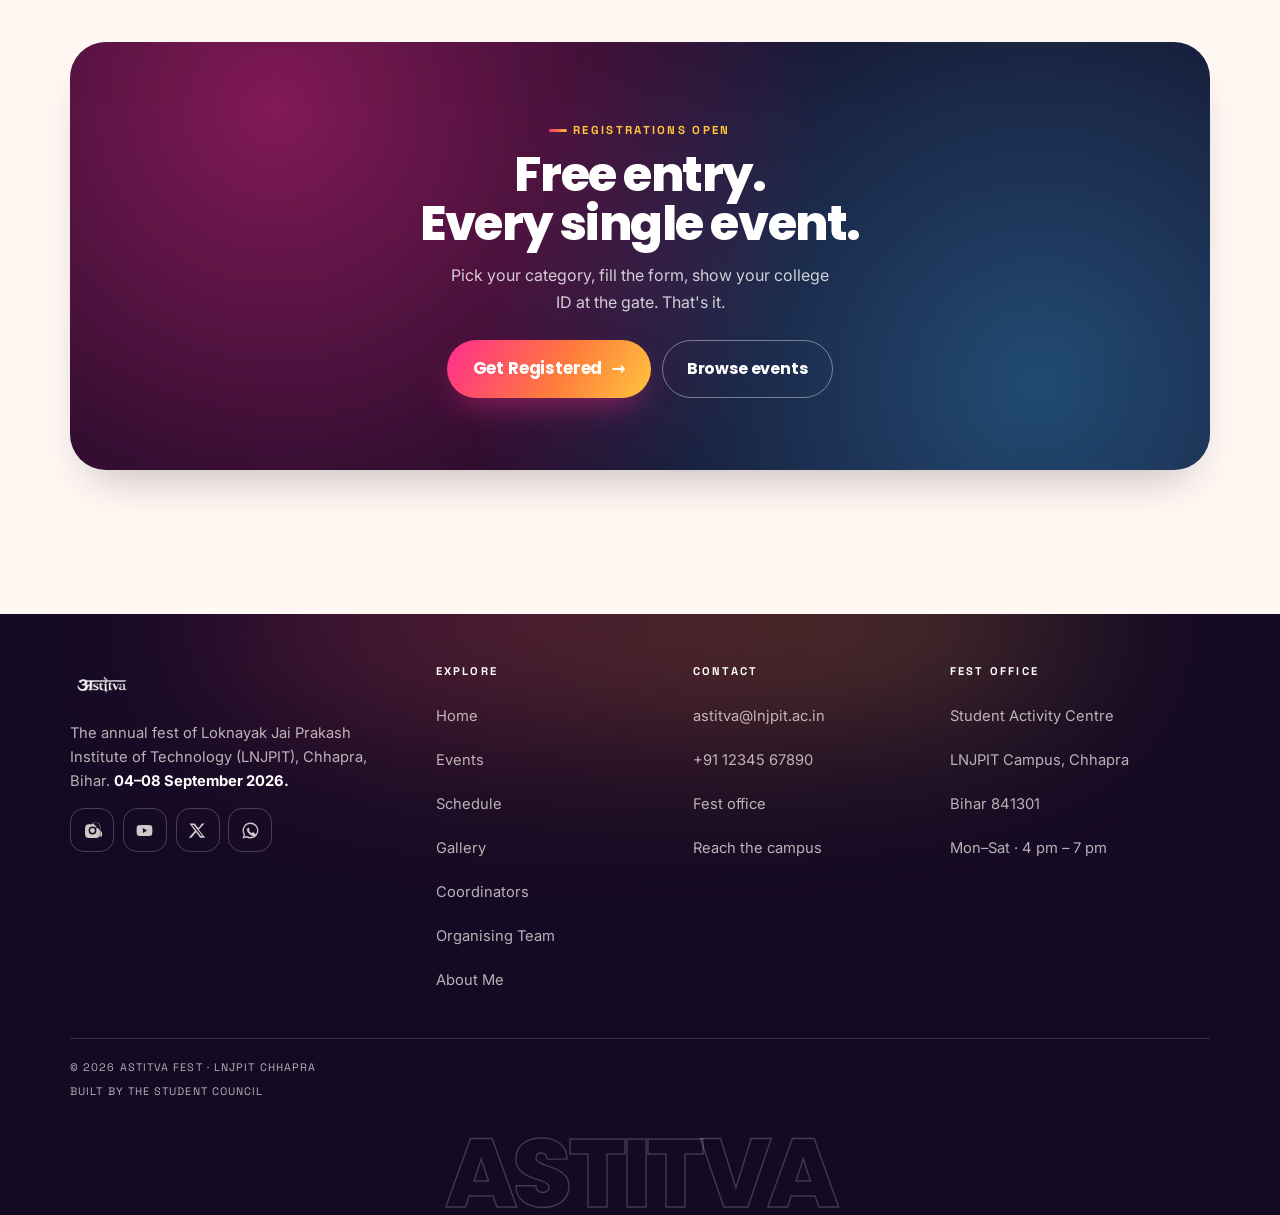
==== commit f2c0c4c5: "New topics updated and major changes" ====
--- a/main/fest-site/index.html
+++ b/main/fest-site/index.html
@@ -30,7 +30,7 @@
       <a class="nav__link" href="index.html#gallery">Gallery</a>
       <a class="nav__link" href="coordinators.html">Coordinators</a>
       <a class="nav__link" href="organising-team.html">Organising Team</a>
-      <a class="nav__link" href="about-us.html">About Us</a>
+      <a class="nav__link" href="about-us.html">About Me</a>
     </nav>
 
     <div class="nav__cta">
@@ -58,7 +58,7 @@
       <li><a href="index.html#gallery">Gallery <span class="num"> </span></a></li>
       <li><a href="coordinators.html">Coordinators <span class="num"> </span></a></li>
       <li><a href="organising-team.html">Organising Team <span class="num"> </span></a></li>
-      <li><a href="about-us.html">About Us <span class="num"> </span></a></li>
+      <li><a href="about-us.html">About Me <span class="num"> </span></a></li>
     </ul>
     <div class="drawer__foot">
       <a class="btn btn--primary btn--block" href="register.html">Get Registered <span class="ic">→</span></a>
@@ -321,7 +321,7 @@
           <li><a href="index.html#gallery">Gallery</a></li>
           <li><a href="coordinators.html">Coordinators</a></li>
           <li><a href="organising-team.html">Organising Team</a></li>
-          <li><a href="about-us.html">About Us</a></li>
+          <li><a href="about-us.html">About Me</a></li>
         </ul>
       </div>
 
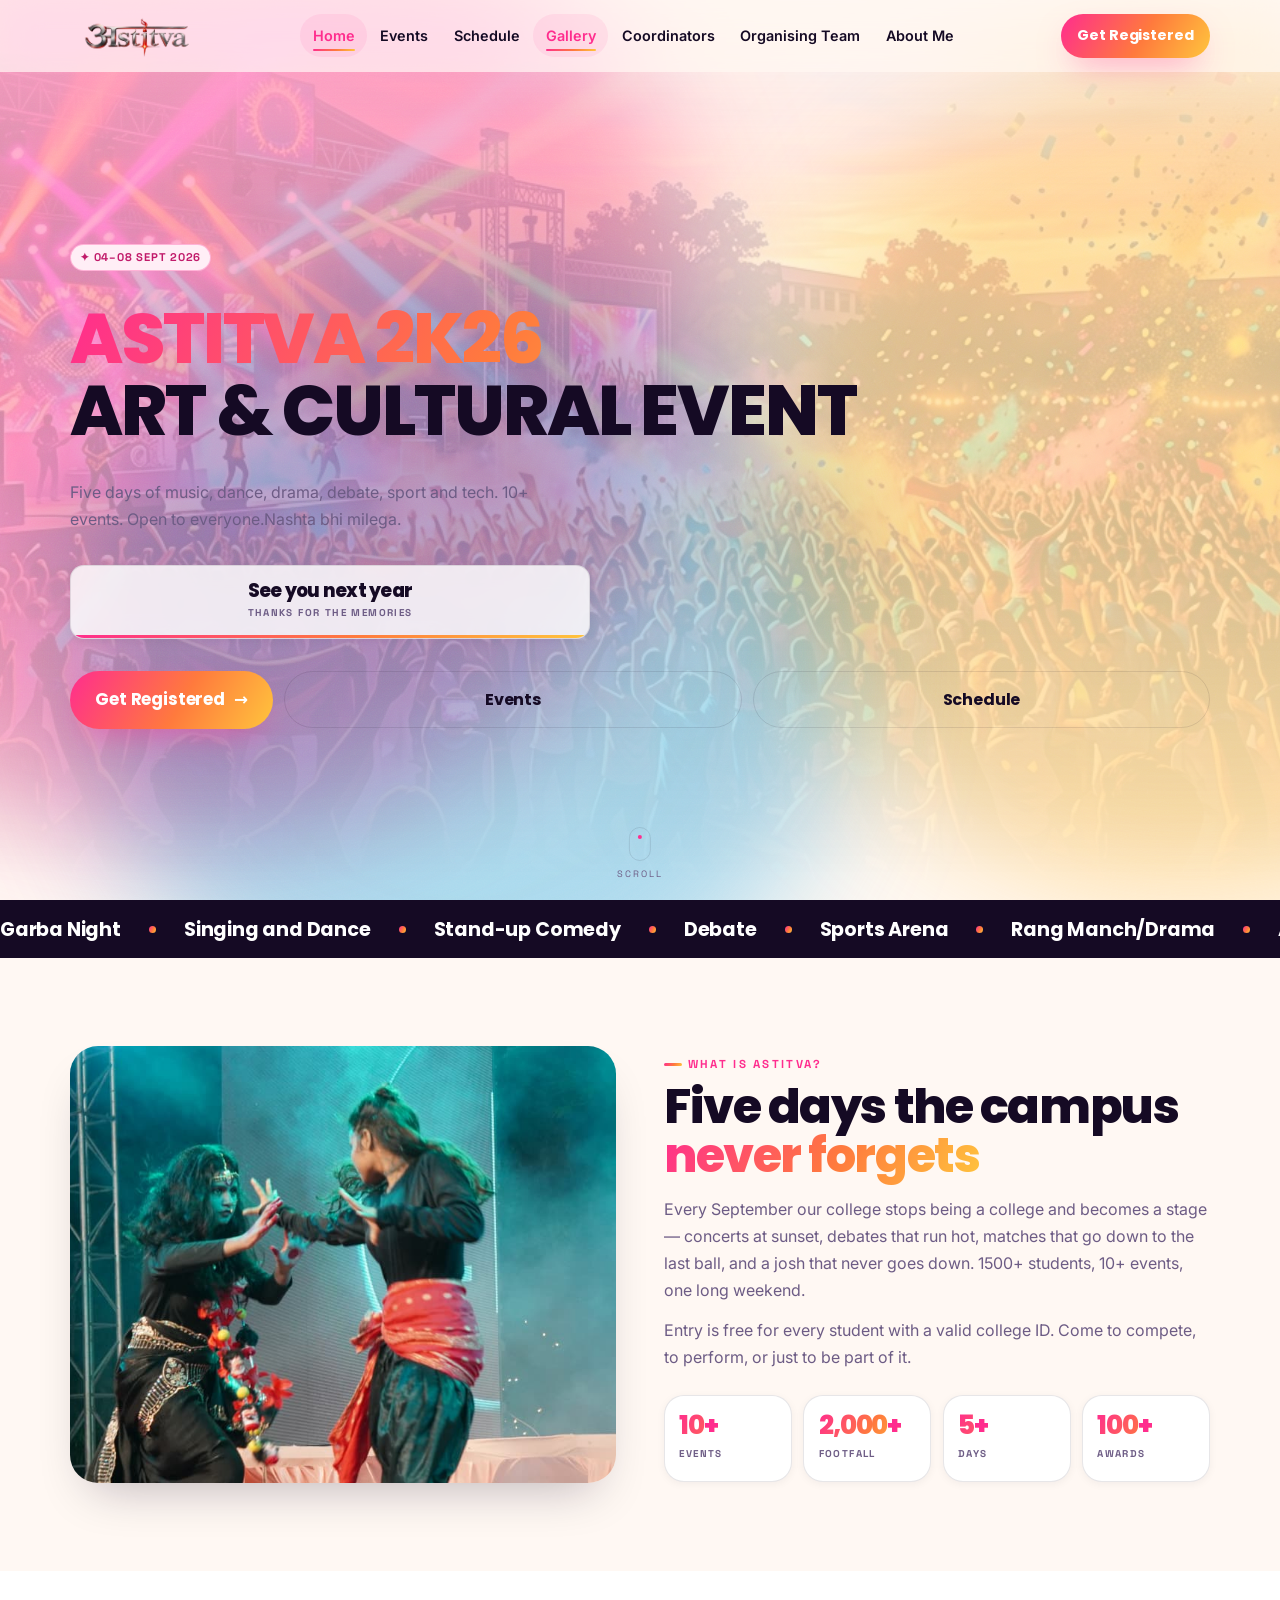
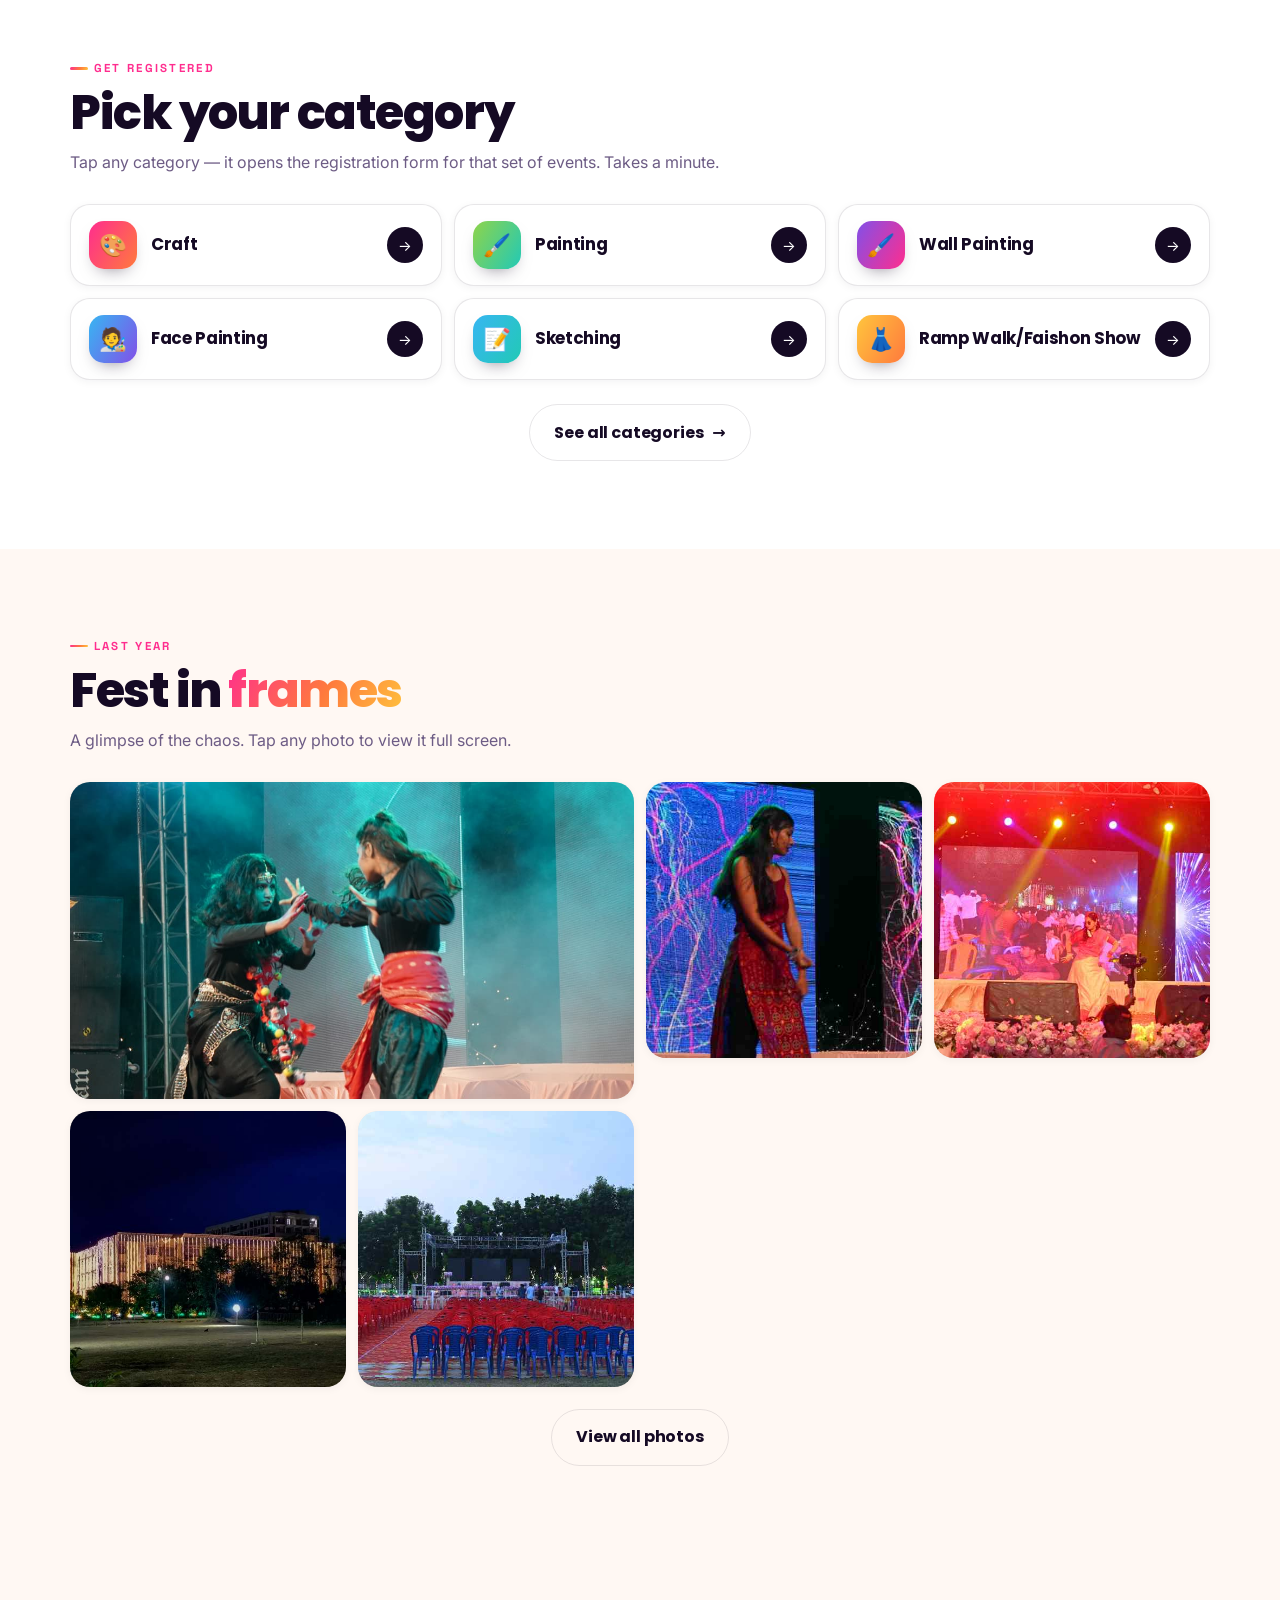
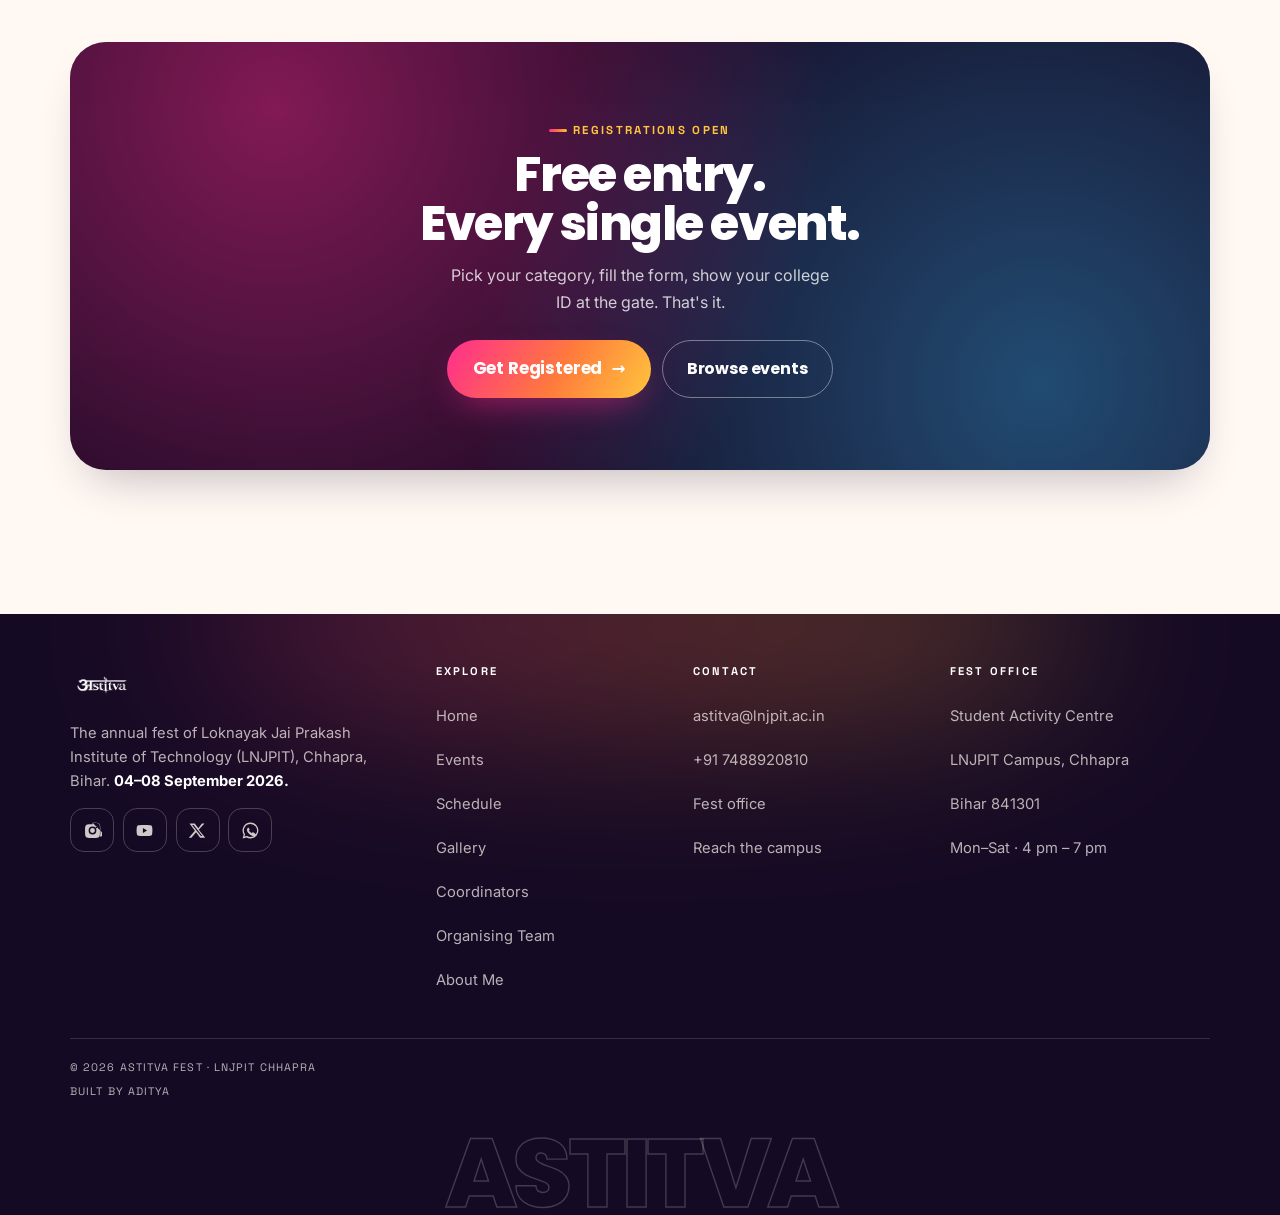
==== commit dfda1261: "New topics updated and major changes" ====
--- a/main/fest-site/index.html
+++ b/main/fest-site/index.html
@@ -130,7 +130,7 @@
 <section class="section" id="about">
   <div class="container about">
     <div class="about__img reveal">
-      <img src="assets/img/about.jpg" alt="Students celebrating at Astitva fest" loading="lazy" />
+      <img src="assets/img/gallery/m1.jpeg" alt="Students celebrating at Astitva fest" loading="lazy" />
     </div>
 
     <div class="reveal">
@@ -226,47 +226,43 @@
     </div>
 
     <div class="gallery__grid">
-      <figure class="gitem gitem--wide reveal" data-cap="Step Up Crew · Dance finals">
-        <img src="assets/img/gallery/g1.jpg" alt="Students performing dance on stage" loading="lazy" />
-        <figcaption class="gitem__cap">Dance finals</figcaption>
-      </figure>
-      <figure class="gitem reveal" data-cap="Battle of Bands">
-        <img src="assets/img/gallery/g2.jpg" alt="Band performing at night" loading="lazy" />
-        <figcaption class="gitem__cap">Battle of Bands</figcaption>
-      </figure>
-      <figure class="gitem reveal" data-cap="Parliamentary debate">
-        <img src="assets/img/gallery/g3.jpg" alt="Student speaking at a debate" loading="lazy" />
-        <figcaption class="gitem__cap">Debate</figcaption>
-      </figure>
-      <figure class="gitem reveal" data-cap="E-Sports arena">
-        <img src="assets/img/gallery/g4.jpg" alt="Students competing in an esports event" loading="lazy" />
-        <figcaption class="gitem__cap">E-Sports</figcaption>
-      </figure>
-      <figure class="gitem reveal" data-cap="Box cricket">
-        <img src="assets/img/gallery/g5.jpg" alt="Students playing cricket" loading="lazy" />
-        <figcaption class="gitem__cap">Box cricket</figcaption>
-      </figure>
-      <figure class="gitem reveal" data-cap="Canvas clash">
-        <img src="assets/img/gallery/g5b.jpg" alt="Student painting on canvas" loading="lazy" />
-        <figcaption class="gitem__cap">Art</figcaption>
+      <figure class="gitem gitem--wide reveal" data-cap="Event moment">
+        <img src="assets/img/gallery/m1.jpeg" alt="Gallery image" loading="lazy" />
+        <figcaption class="gitem__cap">Moment 1</figcaption>
+      </figure>
+      <figure class="gitem reveal" data-cap="Event moment">
+        <img src="assets/img/gallery/m2.jpeg" alt="Gallery image" loading="lazy" />
+        <figcaption class="gitem__cap">Moment 2</figcaption>
+      </figure>
+      <figure class="gitem reveal" data-cap="Event moment">
+        <img src="assets/img/gallery/m3.jpeg" alt="Gallery image" loading="lazy" />
+        <figcaption class="gitem__cap">Moment 3</figcaption>
+      </figure>
+      <figure class="gitem reveal" data-cap="Event moment">
+        <img src="assets/img/gallery/m4.jpeg" alt="Gallery image" loading="lazy" />
+        <figcaption class="gitem__cap">Moment 4</figcaption>
+      </figure>
+      <figure class="gitem reveal" data-cap="Event moment">
+        <img src="assets/img/gallery/m5.jpeg" alt="Gallery image" loading="lazy" />
+        <figcaption class="gitem__cap">Moment 5</figcaption>
       </figure>
 
       <!-- more photos sit here — hidden until "View all" is tapped -->
-      <figure class="gitem reveal is-hidden" data-cap="Rang Manch · street play">
-        <img src="assets/img/gallery/g6.jpg" alt="Street play performance" loading="lazy" />
-        <figcaption class="gitem__cap">Street play</figcaption>
-      </figure>
-      <figure class="gitem reveal is-hidden" data-cap="Concert night">
-        <img src="assets/img/gallery/g7.jpg" alt="Crowd at concert night" loading="lazy" />
-        <figcaption class="gitem__cap">Concert night</figcaption>
-      </figure>
-      <figure class="gitem reveal is-hidden" data-cap="Fashion show">
-        <img src="assets/img/gallery/g8.jpg" alt="Fashion show runway" loading="lazy" />
-        <figcaption class="gitem__cap">Fashion show</figcaption>
-      </figure>
-      <figure class="gitem reveal is-hidden" data-cap="Photography walk">
-        <img src="assets/img/gallery/g9.jpg" alt="Student photographer on campus" loading="lazy" />
-        <figcaption class="gitem__cap">Photo walk</figcaption>
+      <figure class="gitem reveal is-hidden" data-cap="Event moment">
+        <img src="assets/img/gallery/m6.jpg" alt="Gallery image" loading="lazy" />
+        <figcaption class="gitem__cap">Moment 6</figcaption>
+      </figure>
+      <figure class="gitem reveal is-hidden" data-cap="Event moment">
+        <img src="assets/img/gallery/m7.jpg" alt="Gallery image" loading="lazy" />
+        <figcaption class="gitem__cap">Moment 7</figcaption>
+      </figure>
+      <figure class="gitem reveal is-hidden" data-cap="Event moment">
+        <img src="assets/img/gallery/m8.jpg" alt="Gallery image" loading="lazy" />
+        <figcaption class="gitem__cap">Moment 8</figcaption>
+      </figure>
+      <figure class="gitem reveal is-hidden" data-cap="Event moment">
+        <img src="assets/img/gallery/m9.jpeg" alt="Gallery image" loading="lazy" />
+        <figcaption class="gitem__cap">Moment 9</figcaption>
       </figure>
       <!-- ADD MORE: copy any <figure class="gitem ..."> block above and
            change the image path. Add class "is-hidden" to keep it behind
@@ -329,7 +325,7 @@
         <h4>Contact</h4>
         <ul>
           <li><a href="mailto:astitva@lnjpit.ac.in">astitva@lnjpit.ac.in</a></li>
-          <li><a href="tel:+911234567890">+91 12345 67890</a></li>
+          <li><a href="tel:+911234567890">+91 7488920810</a></li>
           <li><a href="register.html#contact">Fest office</a></li>
           <li><a href="about-us.html#contact">Reach the campus</a></li>
         </ul>
@@ -348,7 +344,7 @@
 
     <div class="footer__bottom">
       <span>© 2026 Astitva Fest · LNJPIT Chhapra</span>
-      <span>Built by the student council</span>
+      <span>Built by Aditya</span>
     </div>
     <div class="footer__wordmark" aria-hidden="true">ASTITVA</div>
   </div>
